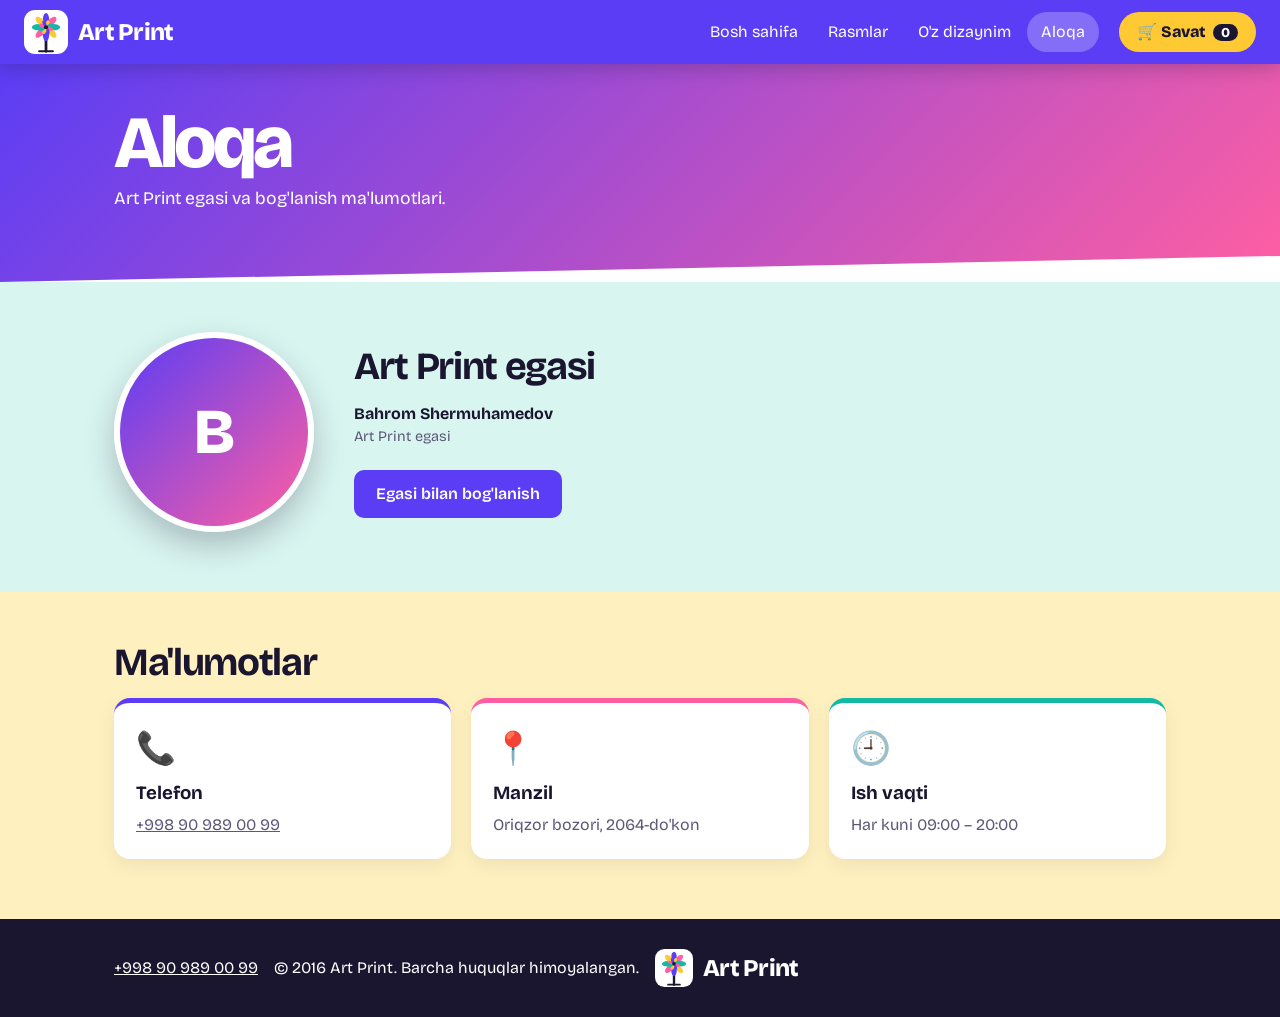
==== aloqa.html @ 0119f92b "task done" ====
<!DOCTYPE html>
<html lang="uz">
<head>
<meta charset="UTF-8">
<meta name="viewport" content="width=device-width, initial-scale=1">
<title>Art Print | Aloqa</title>
<link href="https://fonts.googleapis.com/css2?family=Bricolage+Grotesque:wght@400;600;800&display=swap" rel="stylesheet">
<link rel="stylesheet" href="style.css">
</head>
<body data-page="aloqa">
<main>
  <div class="phead ph-info"><div class="wrap"><h1>Aloqa</h1><p>Art Print egasi va bog'lanish ma'lumotlari.</p></div></div>
  <section class="band b-owner"><div class="wrap owner">
    <div class="ava" id="ava"></div>
    <div>
      <h2>Art Print egasi</h2>
      <p class="oq" id="oq"></p>
      <strong id="oname"></strong>
      <div class="meta" id="orole"></div>
      <a class="btn" id="ocall" href="#">Egasi bilan bog'lanish</a>
    </div>
  </div></section>
  <section class="band b-contact"><div class="wrap">
    <h2>Ma'lumotlar</h2>
    <div class="feats" id="cinfo"></div>
  </div></section>
</main>
<script src="script.js"></script>
</body>
</html>
---- style.css ----
:root{--ink:#1b1630;--violet:#5b3df5;--pink:#ff5fa2;--yellow:#ffc933;--teal:#14b8a6;--orange:#ff7a3d;--line:#e3dff2;--muted:#5d5878;--soft:#f4f1ff}
*{box-sizing:border-box}
html{scroll-padding-top:74px;scroll-behavior:smooth}
body{margin:0;background:#fff;color:var(--ink);font-family:"Bricolage Grotesque",system-ui,sans-serif;line-height:1.5}
button,select,input{font:inherit;color:inherit}
button{cursor:pointer}
a{color:inherit}
:focus-visible{outline:3px solid var(--violet);outline-offset:2px}
.wrap{max-width:1100px;margin:0 auto;padding:0 24px}
.vh{position:absolute;opacity:0;width:1px;height:1px}
.center{text-align:center}

header{position:sticky;top:0;z-index:5;background:var(--violet);color:#fff;display:flex;align-items:center;gap:20px;padding:10px 24px;flex-wrap:wrap;box-shadow:0 4px 18px rgba(27,22,48,.25)}
.brand{display:flex;align-items:center;gap:10px;margin-right:auto;text-decoration:none;color:#fff}
.brandname{font-weight:800;font-size:1.5rem;letter-spacing:-.03em}
.brand svg{display:block}
.spin{animation:spin 16s linear infinite}
.spin2{animation:spin 10s linear infinite reverse}
@keyframes spin{to{transform:rotate(360deg)}}
nav{display:flex;gap:2px;flex-wrap:wrap}
nav a{padding:8px 14px;border-radius:99px;color:#fff;text-decoration:none}
nav a:hover,nav a.on{background:rgba(255,255,255,.25)}
.cartbtn{background:var(--yellow);color:var(--ink);border-radius:99px;padding:8px 18px;font-weight:800;text-decoration:none}
.cartbtn.on{outline:3px solid #fff}
.badge{background:var(--ink);color:#fff;border-radius:99px;padding:0 8px;margin-left:4px;font-size:.85rem}

.hero{background:linear-gradient(135deg,var(--yellow),var(--orange) 55%,var(--pink));padding:64px 0 100px;clip-path:polygon(0 0,100% 0,100% 94%,0 100%)}
.hero-in{display:grid;grid-template-columns:1.1fr .9fr;gap:40px;align-items:center}
h1{font-size:clamp(3.4rem,10vw,7rem);line-height:.92;letter-spacing:-.055em;margin:0 0 16px;font-weight:800}
.welcome{display:inline-block;background:var(--violet);color:#fff;font-size:1.5rem;font-weight:800;padding:6px 18px;border-radius:10px;margin-bottom:18px;transform:rotate(-2deg)}
.hero p{max-width:46ch;font-size:1.1rem;margin:0 0 26px}
.stats{display:flex;gap:26px;margin-top:34px;flex-wrap:wrap}
.stats div{display:flex;flex-direction:column;border-left:4px solid var(--ink);padding-left:12px}
.stats strong{font-size:1.9rem;line-height:1}
.stats span{font-size:.9rem}
.wall3{position:relative;height:430px;max-width:440px;width:100%;justify-self:center}
.wall3::before{content:"";position:absolute;width:180px;height:180px;border-radius:50%;background:var(--violet);top:-30px;left:-30px}
.wall3::after{content:"";position:absolute;width:130px;height:130px;border-radius:50%;background:var(--teal);bottom:-10px;left:30%}
.wf{position:absolute;z-index:1}
.w1{width:55%;left:0;top:10%;transform:rotate(-4deg)}
.w2{width:42%;right:0;top:0;transform:rotate(3deg)}
.w3{width:36%;right:6%;bottom:0;transform:rotate(-2deg)}

.phead{padding:46px 0 70px;color:#fff;clip-path:polygon(0 0,100% 0,100% 88%,0 100%)}
.phead h1{font-size:clamp(2.6rem,7vw,4.6rem);margin:0 0 8px}
.phead p{margin:0;max-width:56ch;font-size:1.1rem}
.ph-pics{background:linear-gradient(135deg,var(--teal),var(--violet))}
.ph-viz{background:linear-gradient(135deg,var(--pink),var(--orange))}
.ph-info{background:linear-gradient(135deg,var(--violet),var(--pink))}
.ph-cart{background:linear-gradient(135deg,var(--yellow),var(--orange));color:var(--ink)}

.btn{display:inline-block;background:var(--violet);color:#fff;border:0;border-radius:10px;padding:12px 22px;font-weight:600;text-decoration:none;text-align:center;transition:transform .15s}
.btn:hover{filter:brightness(1.12);transform:translateY(-2px)}
.btn.alt{background:transparent;color:var(--ink);border:2px solid var(--ink);margin-left:8px}
.btn.soft{background:#e8e2ff;color:var(--violet)}
.btn.big{width:100%;padding:15px;font-size:1.05rem;margin-top:14px}
.btn:disabled{opacity:.4;cursor:not-allowed;transform:none}
.frame{position:relative;background:#fff;padding:10px;box-shadow:0 14px 30px rgba(27,22,48,.25);aspect-ratio:2/3;border:1px solid var(--line)}
.frame svg,.frame img{width:100%;height:100%;display:block;object-fit:cover}
.szb{position:absolute;left:14px;bottom:14px;background:var(--ink);color:#fff;font-size:.75rem;font-weight:800;padding:3px 9px;border-radius:99px}
.fr{aspect-ratio:2/3;box-shadow:0 16px 34px rgba(27,22,48,.3),inset 0 0 0 1px rgba(0,0,0,.12);width:100%}
.mat{width:100%;height:100%;display:grid;place-items:center;box-shadow:inset 0 0 7px rgba(0,0,0,.3);text-align:center;color:var(--muted);font-size:.9rem}
.mat>svg,.mat>img{width:100%;height:100%;display:block;object-fit:cover}

.band{padding:50px 0 60px}
.b-shop{background:#e2f8f4}
.b-why{background:#fff}
.b-go{background:#e5defc}
.b-viz{background:#ffdcea}
.b-owner{background:#d9f5f0}
.b-contact{background:#fff1bf}
.b-cart{background:#f4f1ff}
h2{font-size:2.4rem;letter-spacing:-.035em;margin:0 0 16px;line-height:1.05}
select,input[type=text],input[type=tel]{background:#fff;border:2px solid var(--line);border-radius:8px;padding:9px 11px;width:100%}
input[type=color]{width:46px;height:38px;border:2px solid var(--ink);border-radius:10px;padding:2px;background:#fff}
.grid{display:grid;grid-template-columns:repeat(auto-fill,minmax(210px,1fr));gap:24px}
.more{margin-top:28px;background:var(--pink);color:var(--ink);font-weight:800}
.card{background:var(--tint,#fff);padding:14px;border-radius:16px;transition:transform .2s,box-shadow .2s}
.card:hover{transform:translateY(-4px);box-shadow:0 12px 26px rgba(27,22,48,.15)}
.card:nth-child(4n+1){--tint:#ffe3ec}
.card:nth-child(4n+2){--tint:#fff1c2}
.card:nth-child(4n+3){--tint:#d9f5f0}
.card:nth-child(4n+4){--tint:#e5defc}
.pic{display:block;width:100%;padding:0;border:0;background:none;margin-bottom:12px}
.card h3{margin:0;font-size:1.1rem}
.meta{color:var(--muted);font-size:.9rem;margin-bottom:8px}
.card>.btn{width:100%;margin-top:6px}
.card .btn.alt{margin-left:0}
.row2{display:flex;gap:6px;margin-top:6px}
.row2 .btn{flex:1;margin:0;padding:10px 6px;font-size:.9rem}
.szs{display:flex;gap:6px;flex-wrap:wrap;margin:8px 0}
.szc{border:2px solid var(--ink);background:transparent;border-radius:8px;padding:4px 8px;font-size:.78rem;font-weight:600}
.szc[aria-pressed="true"]{background:var(--ink);color:#fff}
.price{display:block;font-weight:800;font-size:1.2rem;margin-bottom:4px;white-space:nowrap}
.row{display:flex;gap:8px;align-items:center}
.cbtns{display:flex;gap:10px;justify-content:center;flex-wrap:wrap;margin-top:12px}
.cbtns .btn{margin:0}
.cnt{text-align:center;color:var(--muted);margin-top:16px}
.chips{display:flex;gap:8px;flex-wrap:wrap;margin-bottom:20px}
.chip{border:2px solid var(--ink);background:transparent;border-radius:99px;padding:6px 16px}
.chip[aria-pressed="true"]{background:var(--ink);color:#fff}

.feats{display:grid;grid-template-columns:repeat(auto-fit,minmax(220px,1fr));gap:20px}
.feat{background:#fff;border-radius:16px;padding:22px;box-shadow:0 6px 18px rgba(27,22,48,.08);border-top:5px solid var(--violet)}
.feat:nth-child(2){border-color:var(--pink)}
.feat:nth-child(3){border-color:var(--teal)}
.feat:nth-child(4){border-color:var(--yellow)}
.feat:nth-child(5){border-color:var(--orange)}
.feat h3{margin:6px 0}
.feat p{margin:0;color:var(--muted)}
.feat.go{display:block;text-decoration:none;transition:transform .2s}
.feat.go:hover{transform:translateY(-4px)}
.ico{font-size:2rem}

.viz{display:grid;grid-template-columns:minmax(300px,560px) 1fr;gap:36px;align-items:start}
.stick{position:sticky;top:88px}
.vr{position:relative;width:100%;border-radius:18px;overflow:hidden;box-shadow:0 16px 36px rgba(27,22,48,.28);background:#ddd}
.vwall{position:absolute;inset:0 0 10% 0;transition:background-color .25s}
.pnl{position:absolute;left:0;right:0;bottom:0;height:34%;background:rgba(0,0,0,.1);border-top:3px solid rgba(255,255,255,.6)}
.vfl{position:absolute;left:0;right:0;bottom:0;height:10%;border-top:3px solid rgba(255,255,255,.55)}
.vp{position:absolute;left:50%;bottom:42%;transform:translateX(-50%);transition:width .3s}
.vp .mat{font-size:.5rem;overflow:hidden}
.vr svg.sofa,.vr svg.plant{position:absolute;height:auto;display:block}
.vr svg.sofa{transform:translateX(-50%)}
.vcap{display:flex;justify-content:space-between;gap:8px;margin-top:12px;font-size:.95rem;color:var(--muted);flex-wrap:wrap}
.vcap b{color:var(--ink)}
.steps{display:grid;gap:16px}
.step{background:#fff;border-radius:16px;padding:20px;box-shadow:0 6px 18px rgba(27,22,48,.08)}
.step h3{margin:0 0 10px;display:flex;align-items:center;gap:10px}
.step h3 b{display:grid;place-items:center;width:28px;height:28px;border-radius:50%;background:var(--violet);color:#fff;font-size:.9rem}
.step label,.mbox label.f,.blk label.f{display:block;font-weight:600;margin:12px 0 6px}
.step .chips{margin-bottom:6px}
.drop{display:flex!important;flex-direction:column;align-items:center;gap:4px;text-align:center;border:2px dashed var(--violet);border-radius:12px;padding:20px;background:var(--soft);cursor:pointer;margin:12px 0 0!important;font-weight:400!important}
.drop:hover,.drop.over,.drop:focus-within{background:#e8e2ff}
.net{margin:10px 0 0}
.swatches{display:flex;gap:12px;flex-wrap:wrap;align-items:center}
.sw{width:38px;height:38px;border-radius:50%;border:2px solid var(--ink);padding:0}
.sw[aria-pressed="true"]{outline:3px solid var(--violet);outline-offset:3px}
.fname{width:100%;font-size:.9rem;color:var(--muted)}
.buy{background:var(--ink);color:#fff;border-radius:16px;padding:20px;display:flex;align-items:center;justify-content:space-between;gap:16px;flex-wrap:wrap}
.total{font-size:1.6rem;font-weight:800}
.buy .btn{background:var(--yellow);color:var(--ink);font-weight:800}

.owner{display:grid;grid-template-columns:200px 1fr;gap:40px;align-items:center}
.ava{width:200px;height:200px;border-radius:50%;overflow:hidden;display:grid;place-items:center;background:linear-gradient(135deg,var(--violet),var(--pink));color:#fff;font-size:4rem;font-weight:800;box-shadow:0 14px 30px rgba(27,22,48,.25);border:6px solid #fff}
.ava img{width:100%;height:100%;object-fit:cover}
.oq{font-size:1.4rem;max-width:44ch;margin:0 0 14px;letter-spacing:-.01em}
.owner .btn{margin-top:14px}

footer{background:var(--ink);color:#fff;padding:30px 0}
.foot{display:flex;justify-content:space-between;align-items:center;gap:16px;flex-wrap:wrap}

.overlay{position:fixed;inset:0;background:rgba(27,22,48,.6);opacity:0;pointer-events:none;transition:opacity .2s;z-index:8}
.overlay.on{opacity:1;pointer-events:auto}
.modal{position:fixed;inset:0;display:none;place-items:center;z-index:10;padding:16px}
.modal.on{display:grid}
.mbox{background:#fff;border-radius:16px;padding:28px;max-width:460px;width:100%;position:relative;max-height:92vh;overflow:auto}
.mbox.wide{max-width:900px}
.mbox h2{font-size:1.8rem}
.mx{position:absolute;top:10px;right:14px;background:none;border:0;font-size:1.8rem;line-height:1}
.err{color:#c62828;font-size:.9rem;min-height:1.3em;margin:6px 0}
.ok{color:#1b7f55;font-size:.9rem;min-height:1.3em;margin:6px 0}
.rm2,.rmb{background:none;border:0;color:var(--muted);text-decoration:underline;font-size:.88rem;padding:0}
.rmb:hover{color:#c62828}
.detail{display:grid;grid-template-columns:minmax(240px,380px) 1fr;gap:30px;align-items:start}
.dtotal{font-size:2rem;font-weight:800;margin:16px 0}
.netgrid{display:grid;grid-template-columns:repeat(3,1fr);gap:10px;margin:14px 0}
.netpic{padding:0;border:3px solid transparent;border-radius:8px;overflow:hidden;background:var(--line);aspect-ratio:2/3}
.netpic:hover{border-color:var(--violet)}
.netpic img{width:100%;height:100%;object-fit:cover;display:block}

.cartv{display:grid;grid-template-columns:1fr 340px;gap:24px;align-items:start}
.ctools{display:flex;justify-content:space-between;align-items:center;background:#fff;border-radius:12px;padding:12px 16px;margin-bottom:12px}
.chkl{display:flex;align-items:center;gap:10px;font-weight:600;margin:0}
input[type=checkbox]{width:20px;height:20px;accent-color:var(--violet);flex:none}
.citem{display:grid;grid-template-columns:auto 72px 1fr auto;gap:14px;align-items:center;background:#fff;border:2px solid var(--line);border-radius:14px;padding:14px 16px;margin-bottom:10px}
.citem .th{width:72px;height:108px;overflow:hidden;border-radius:6px;background:var(--line)}
.citem .th svg,.citem .th img{width:100%;height:100%;object-fit:cover;display:block}
.ci .meta{margin:2px 0 8px}
.cr{display:flex;flex-direction:column;align-items:flex-end;gap:12px}
.step2{display:flex;align-items:center;background:#e8e2ff;border-radius:99px}
.step2 button{width:34px;height:34px;border:0;background:none;font-size:1.2rem;color:var(--violet)}
.step2 span{min-width:24px;text-align:center;font-weight:600}
.sumbox{background:#fff;border-radius:16px;padding:20px;position:sticky;top:84px;box-shadow:0 6px 18px rgba(27,22,48,.08)}
.sumbox h3{margin:0 0 12px;font-size:1.2rem}
.sr{display:flex;justify-content:space-between;gap:10px;padding:5px 0;color:var(--muted)}
.sr.disc{color:#1b7f55}
.sr.tot{color:var(--ink);font-weight:800;font-size:1.25rem;border-top:2px solid var(--line);margin-top:8px;padding-top:12px}
.promo{display:flex;gap:8px;margin:10px 0 0}
.note{font-size:.82rem;color:var(--muted);margin-top:10px}
.blk{background:#fff;border-radius:16px;padding:20px;margin-bottom:14px;box-shadow:0 6px 18px rgba(27,22,48,.08)}
.blk h3{margin:0 0 4px;font-size:1.15rem}
.opts{display:grid;grid-template-columns:repeat(auto-fit,minmax(190px,1fr));gap:10px;margin-top:10px}
.opt{text-align:left;background:#fff;border:2px solid var(--line);border-radius:12px;padding:12px 14px;display:flex;flex-direction:column;gap:2px}
.opt span{font-size:.85rem;color:var(--muted)}
.opt[aria-pressed="true"]{border-color:var(--violet);background:#e8e2ff}
.pb{display:inline-block;padding:2px 10px;border-radius:8px;font-weight:800;font-size:.95rem;margin-bottom:4px;width:fit-content}
.pb.click{background:#d9f0fb;color:#0a7fb0}
.pb.payme{background:#d3f4f0;color:#0a8f87}
.pb.uzum{background:#e8defc;color:#6a3fd1}
.pb.cash{background:#f3ecd6;color:#7a6320}
.back{margin-bottom:10px}

.toast{position:fixed;left:50%;bottom:24px;transform:translate(-50%,20px);background:var(--ink);color:#fff;padding:10px 20px;border-radius:99px;opacity:0;transition:.25s;z-index:20;pointer-events:none}
.toast.on{opacity:1;transform:translate(-50%,0)}

@media (max-width:820px){.hero-in,.viz,.detail,.owner,.cartv{grid-template-columns:1fr}.wall3{order:-1;height:340px}.stick,.sumbox{position:static}.ava{width:140px;height:140px;font-size:3rem}.citem{grid-template-columns:auto 60px 1fr}.cr{grid-column:1/-1;flex-direction:row;justify-content:space-between;align-items:center}.citem .th{width:60px;height:90px}}
@media (prefers-reduced-motion:reduce){*{transition:none!important;animation:none!important;scroll-behavior:auto!important}}
input[type=number]{background:#fff;border:2px solid var(--line);border-radius:8px;padding:9px 11px;width:100%}
.dims{display:grid;grid-template-columns:repeat(3,1fr);gap:10px}
.dims.two{grid-template-columns:repeat(2,1fr)}
.dims label{margin:0 0 4px!important;font-size:.85rem;color:var(--muted)}
.calc{background:#fff;border-radius:16px;padding:14px 18px;margin-top:12px;box-shadow:0 6px 18px rgba(27,22,48,.08)}
.warn{color:#b45309;font-size:.9rem;margin-top:6px}

/* ===== RESPONSIVE (telefon, planshet, kompyuter) ===== */
img,svg{max-width:100%}
.burger{display:none;background:rgba(255,255,255,.2);color:#fff;border:0;border-radius:10px;width:44px;height:44px;font-size:1.4rem;line-height:1}
.brand{order:1}
nav{order:2}
.cartbtn{order:3}

@media (max-width:980px){
  .viz{grid-template-columns:1fr}
  .stick{position:static}
  .wrap{padding:0 20px}
}
@media (max-width:820px){
  header{padding:8px 16px;gap:10px}
  .cartbtn{order:2}
  .burger{display:block;order:3}
  nav{order:4;width:100%;display:none;flex-direction:column;gap:4px;padding:6px 0 4px}
  nav.open{display:flex}
  nav a{padding:12px 14px;font-size:1.05rem}
  .hero{padding:36px 0 70px}
  .phead{padding:30px 0 52px}
  .band{padding:36px 0 44px}
  h2{font-size:1.9rem}
  .hero p,.phead p{font-size:1rem}
  .owner{text-align:center;justify-items:center}
  .foot{flex-direction:column;text-align:center}
  input,select{font-size:16px}
  .btn,.chip{min-height:44px}
  .step2 button{width:40px;height:40px}
  .mbox{padding:20px;max-height:94vh;max-height:94dvh}
  .modal{padding:8px}
  .ctools{flex-wrap:wrap;gap:8px}
  .buy .btn,.cbtns .btn{width:100%}
}
@media (max-width:480px){
  .wrap{padding:0 14px}
  header{gap:8px}
  .brand{gap:8px}
  .brand svg{width:36px;height:36px}
  .brandname{font-size:1.15rem}
  .cartbtn{padding:8px 12px;font-size:.9rem}
  .stats{gap:16px}
  .stats strong{font-size:1.5rem}
  .wall3{height:280px}
  .hero .btn,.hero .btn.alt{display:block;margin:0 0 10px}
  .grid{grid-template-columns:repeat(2,1fr);gap:12px}
  .card{padding:10px;border-radius:12px}
  .frame{padding:6px}
  .szb{left:10px;bottom:10px;font-size:.65rem}
  .card h3{font-size:.95rem}
  .szc{font-size:.68rem;padding:4px 5px}
  .price{font-size:1.05rem}
  .row2{flex-direction:column}
  .card>.btn,.row2 .btn{padding:10px 6px;font-size:.88rem}
  .feats{grid-template-columns:1fr}
  .dims{gap:8px}
  .netgrid{gap:6px}
  .citem{padding:10px;gap:10px}
  .sw{width:40px;height:40px}
  .total{font-size:1.35rem}
  .vcap{font-size:.85rem}
  .ava{width:120px;height:120px}
}
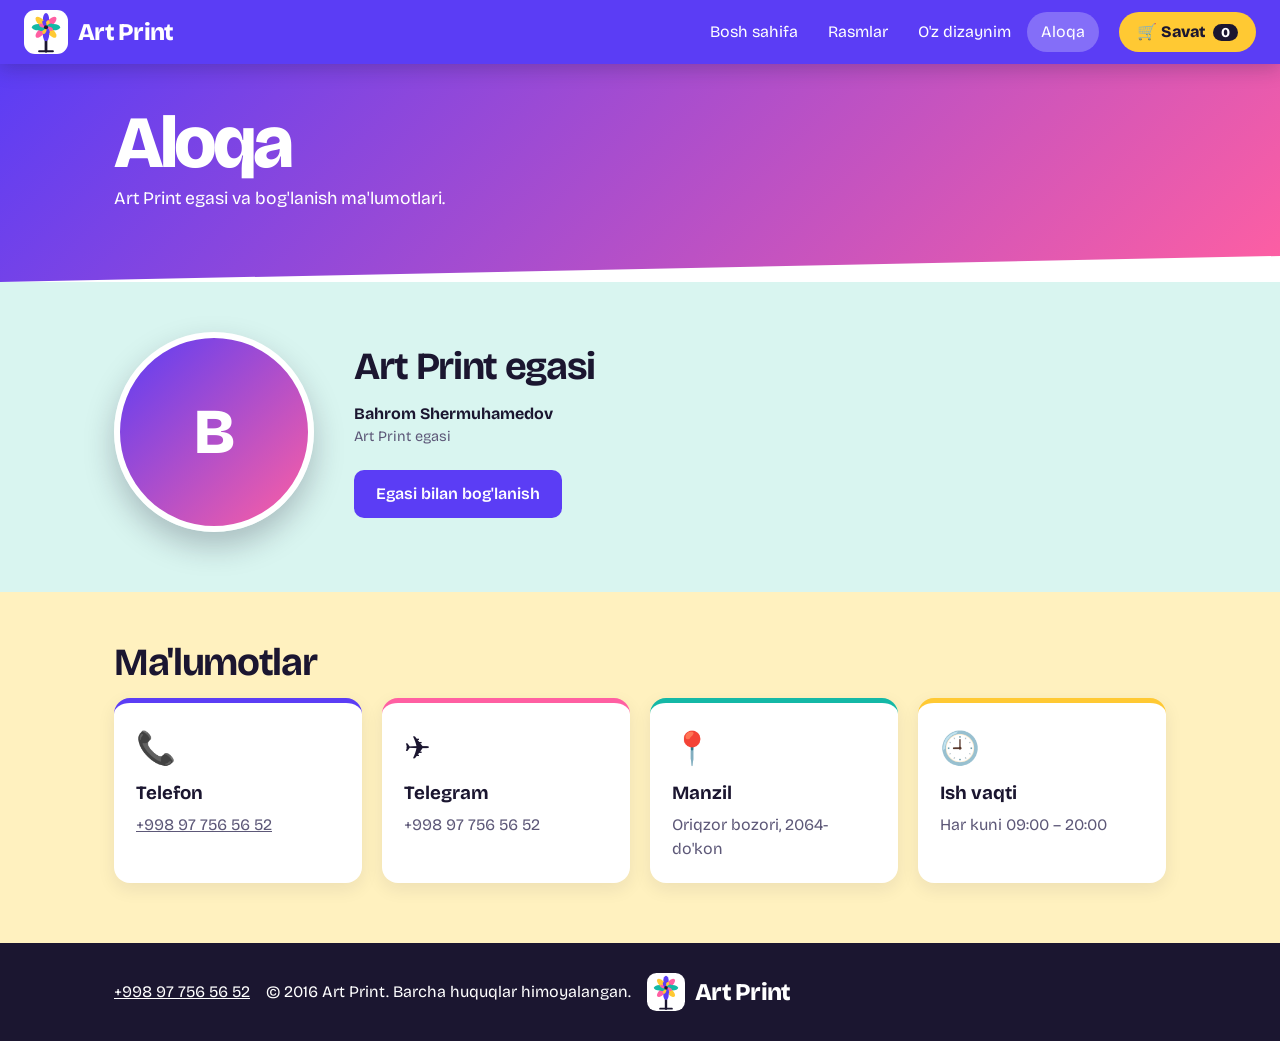
==== commit 6056a5aa: "task is done" ====
--- a/aloqa.html
+++ b/aloqa.html
@@ -2,10 +2,360 @@
 <html lang="uz">
 <head>
 <meta charset="UTF-8">
-<meta name="viewport" content="width=device-width, initial-scale=1">
+<meta name="viewport" content="width=device-width, initial-scale=1, viewport-fit=cover">
 <title>Art Print | Aloqa</title>
 <link href="https://fonts.googleapis.com/css2?family=Bricolage+Grotesque:wght@400;600;800&display=swap" rel="stylesheet">
-<link rel="stylesheet" href="style.css">
+<style>
+:root{--ink:#1b1630;--violet:#5b3df5;--pink:#ff5fa2;--yellow:#ffc933;--teal:#14b8a6;--orange:#ff7a3d;--line:#e3dff2;--muted:#5d5878;--soft:#f4f1ff}
+*{box-sizing:border-box}
+html{scroll-padding-top:74px;scroll-behavior:smooth}
+body{margin:0;background:#fff;color:var(--ink);font-family:"Bricolage Grotesque",system-ui,sans-serif;line-height:1.5}
+button,select,input{font:inherit;color:inherit}
+button{cursor:pointer}
+a{color:inherit}
+:focus-visible{outline:3px solid var(--violet);outline-offset:2px}
+.wrap{max-width:1100px;margin:0 auto;padding:0 24px}
+.vh{position:absolute;opacity:0;width:1px;height:1px}
+.center{text-align:center}
+
+header{position:sticky;top:0;z-index:5;background:var(--violet);color:#fff;display:flex;align-items:center;gap:20px;padding:10px 24px;flex-wrap:wrap;box-shadow:0 4px 18px rgba(27,22,48,.25)}
+.brand{display:flex;align-items:center;gap:10px;margin-right:auto;text-decoration:none;color:#fff}
+.brandname{font-weight:800;font-size:1.5rem;letter-spacing:-.03em}
+.brand svg{display:block}
+.spin{animation:spin 16s linear infinite}
+.spin2{animation:spin 10s linear infinite reverse}
+@keyframes spin{to{transform:rotate(360deg)}}
+nav{display:flex;gap:2px;flex-wrap:wrap}
+nav a{padding:8px 14px;border-radius:99px;color:#fff;text-decoration:none}
+nav a:hover,nav a.on{background:rgba(255,255,255,.25)}
+.cartbtn{background:var(--yellow);color:var(--ink);border-radius:99px;padding:8px 18px;font-weight:800;text-decoration:none}
+.cartbtn.on{outline:3px solid #fff}
+.badge{background:var(--ink);color:#fff;border-radius:99px;padding:0 8px;margin-left:4px;font-size:.85rem}
+
+.hero{background:linear-gradient(135deg,var(--yellow),var(--orange) 55%,var(--pink));padding:64px 0 100px;clip-path:polygon(0 0,100% 0,100% 94%,0 100%)}
+.hero-in{display:grid;grid-template-columns:1.1fr .9fr;gap:40px;align-items:center}
+h1{font-size:clamp(3.4rem,10vw,7rem);line-height:.92;letter-spacing:-.055em;margin:0 0 16px;font-weight:800}
+.welcome{display:inline-block;background:var(--violet);color:#fff;font-size:1.5rem;font-weight:800;padding:6px 18px;border-radius:10px;margin-bottom:18px;transform:rotate(-2deg)}
+.hero p{max-width:46ch;font-size:1.1rem;margin:0 0 26px}
+.stats{display:flex;gap:26px;margin-top:34px;flex-wrap:wrap}
+.stats div{display:flex;flex-direction:column;border-left:4px solid var(--ink);padding-left:12px}
+.stats strong{font-size:1.9rem;line-height:1}
+.stats span{font-size:.9rem}
+.wall3{position:relative;height:430px;max-width:440px;width:100%;justify-self:center}
+.wall3::before{content:"";position:absolute;width:180px;height:180px;border-radius:50%;background:var(--violet);top:-30px;left:-30px}
+.wall3::after{content:"";position:absolute;width:130px;height:130px;border-radius:50%;background:var(--teal);bottom:-10px;left:30%}
+.wf{position:absolute;z-index:1}
+.w1{width:55%;left:0;top:10%;transform:rotate(-4deg)}
+.w2{width:42%;right:0;top:0;transform:rotate(3deg)}
+.w3{width:36%;right:6%;bottom:0;transform:rotate(-2deg)}
+
+.phead{padding:46px 0 70px;color:#fff;clip-path:polygon(0 0,100% 0,100% 88%,0 100%)}
+.phead h1{font-size:clamp(2.6rem,7vw,4.6rem);margin:0 0 8px}
+.phead p{margin:0;max-width:56ch;font-size:1.1rem}
+.ph-pics{background:linear-gradient(135deg,var(--teal),var(--violet))}
+.ph-viz{background:linear-gradient(135deg,var(--pink),var(--orange))}
+.ph-info{background:linear-gradient(135deg,var(--violet),var(--pink))}
+.ph-cart{background:linear-gradient(135deg,var(--yellow),var(--orange));color:var(--ink)}
+
+.btn{display:inline-block;background:var(--violet);color:#fff;border:0;border-radius:10px;padding:12px 22px;font-weight:600;text-decoration:none;text-align:center;transition:transform .15s}
+.btn:hover{filter:brightness(1.12);transform:translateY(-2px)}
+.btn.alt{background:transparent;color:var(--ink);border:2px solid var(--ink);margin-left:8px}
+.btn.soft{background:#e8e2ff;color:var(--violet)}
+.btn.big{width:100%;padding:15px;font-size:1.05rem;margin-top:14px}
+.btn:disabled{opacity:.4;cursor:not-allowed;transform:none}
+.frame{position:relative;background:#fff;padding:10px;box-shadow:0 14px 30px rgba(27,22,48,.25);aspect-ratio:2/3;border:1px solid var(--line)}
+.frame svg,.frame img{width:100%;height:100%;display:block;object-fit:cover}
+.szb{position:absolute;left:14px;bottom:14px;background:var(--ink);color:#fff;font-size:.75rem;font-weight:800;padding:3px 9px;border-radius:99px}
+.fr{aspect-ratio:2/3;box-shadow:0 16px 34px rgba(27,22,48,.3),inset 0 0 0 1px rgba(0,0,0,.12);width:100%}
+.mat{width:100%;height:100%;display:grid;place-items:center;box-shadow:inset 0 0 7px rgba(0,0,0,.3);text-align:center;color:var(--muted);font-size:.9rem}
+.mat>svg,.mat>img{width:100%;height:100%;display:block;object-fit:cover}
+
+.band{padding:50px 0 60px}
+.b-shop{background:#e2f8f4}
+.b-why{background:#fff}
+.b-go{background:#e5defc}
+.b-viz{background:#ffdcea}
+.b-owner{background:#d9f5f0}
+.b-contact{background:#fff1bf}
+.b-cart{background:#f4f1ff}
+h2{font-size:2.4rem;letter-spacing:-.035em;margin:0 0 16px;line-height:1.05}
+select,input[type=text],input[type=tel]{background:#fff;border:2px solid var(--line);border-radius:8px;padding:9px 11px;width:100%}
+input[type=color]{width:46px;height:38px;border:2px solid var(--ink);border-radius:10px;padding:2px;background:#fff}
+.grid{display:grid;grid-template-columns:repeat(auto-fill,minmax(210px,1fr));gap:24px}
+.more{margin-top:28px;background:var(--pink);color:var(--ink);font-weight:800}
+.card{background:var(--tint,#fff);padding:14px;border-radius:16px;transition:transform .2s,box-shadow .2s}
+.card:hover{transform:translateY(-4px);box-shadow:0 12px 26px rgba(27,22,48,.15)}
+.card:nth-child(4n+1){--tint:#ffe3ec}
+.card:nth-child(4n+2){--tint:#fff1c2}
+.card:nth-child(4n+3){--tint:#d9f5f0}
+.card:nth-child(4n+4){--tint:#e5defc}
+.pic{display:block;width:100%;padding:0;border:0;background:none;margin-bottom:12px}
+.card h3{margin:0;font-size:1.1rem}
+.meta{color:var(--muted);font-size:.9rem;margin-bottom:8px}
+.card>.btn{width:100%;margin-top:6px}
+.card .btn.alt{margin-left:0}
+.row2{display:flex;gap:6px;margin-top:6px}
+.row2 .btn{flex:1;margin:0;padding:10px 6px;font-size:.9rem}
+.szs{display:flex;gap:6px;flex-wrap:wrap;margin:8px 0}
+.szc{border:2px solid var(--ink);background:transparent;border-radius:8px;padding:4px 8px;font-size:.78rem;font-weight:600}
+.szc[aria-pressed="true"]{background:var(--ink);color:#fff}
+.price{display:block;font-weight:800;font-size:1.2rem;margin-bottom:4px;white-space:nowrap}
+.row{display:flex;gap:8px;align-items:center}
+.cbtns{display:flex;gap:10px;justify-content:center;flex-wrap:wrap;margin-top:12px}
+.cbtns .btn{margin:0}
+.cnt{text-align:center;color:var(--muted);margin-top:16px}
+.chips{display:flex;gap:8px;flex-wrap:wrap;margin-bottom:20px}
+.chip{border:2px solid var(--ink);background:transparent;border-radius:99px;padding:6px 16px}
+.chip[aria-pressed="true"]{background:var(--ink);color:#fff}
+
+.feats{display:grid;grid-template-columns:repeat(auto-fit,minmax(220px,1fr));gap:20px}
+.feat{background:#fff;border-radius:16px;padding:22px;box-shadow:0 6px 18px rgba(27,22,48,.08);border-top:5px solid var(--violet)}
+.feat:nth-child(2){border-color:var(--pink)}
+.feat:nth-child(3){border-color:var(--teal)}
+.feat:nth-child(4){border-color:var(--yellow)}
+.feat:nth-child(5){border-color:var(--orange)}
+.feat h3{margin:6px 0}
+.feat p{margin:0;color:var(--muted)}
+.feat.go{display:block;text-decoration:none;transition:transform .2s}
+.feat.go:hover{transform:translateY(-4px)}
+.ico{font-size:2rem}
+
+.viz{display:grid;grid-template-columns:minmax(300px,560px) 1fr;gap:36px;align-items:start}
+.stick{position:sticky;top:88px}
+.vr{position:relative;width:100%;border-radius:18px;overflow:hidden;box-shadow:0 16px 36px rgba(27,22,48,.28);background:#ddd}
+.vwall{position:absolute;inset:0 0 10% 0;transition:background-color .25s}
+.pnl{position:absolute;left:0;right:0;bottom:0;height:34%;background:rgba(0,0,0,.1);border-top:3px solid rgba(255,255,255,.6)}
+.vfl{position:absolute;left:0;right:0;bottom:0;height:10%;border-top:3px solid rgba(255,255,255,.55)}
+.vp{position:absolute;left:50%;bottom:42%;transform:translateX(-50%);transition:width .3s}
+.vp .mat{font-size:.5rem;overflow:hidden}
+.vr svg.sofa,.vr svg.plant{position:absolute;height:auto;display:block}
+.vr svg.sofa{transform:translateX(-50%)}
+.vcap{display:flex;justify-content:space-between;gap:8px;margin-top:12px;font-size:.95rem;color:var(--muted);flex-wrap:wrap}
+.vcap b{color:var(--ink)}
+.steps{display:grid;gap:16px}
+.step{background:#fff;border-radius:16px;padding:20px;box-shadow:0 6px 18px rgba(27,22,48,.08)}
+.step h3{margin:0 0 10px;display:flex;align-items:center;gap:10px}
+.step h3 b{display:grid;place-items:center;width:28px;height:28px;border-radius:50%;background:var(--violet);color:#fff;font-size:.9rem}
+.step label,.mbox label.f,.blk label.f{display:block;font-weight:600;margin:12px 0 6px}
+.step .chips{margin-bottom:6px}
+.drop{display:flex!important;flex-direction:column;align-items:center;gap:4px;text-align:center;border:2px dashed var(--violet);border-radius:12px;padding:20px;background:var(--soft);cursor:pointer;margin:12px 0 0!important;font-weight:400!important}
+.drop:hover,.drop.over,.drop:focus-within{background:#e8e2ff}
+.net{margin:10px 0 0}
+.swatches{display:flex;gap:12px;flex-wrap:wrap;align-items:center}
+.sw{width:38px;height:38px;border-radius:50%;border:2px solid var(--ink);padding:0}
+.sw[aria-pressed="true"]{outline:3px solid var(--violet);outline-offset:3px}
+.fname{width:100%;font-size:.9rem;color:var(--muted)}
+.buy{background:var(--ink);color:#fff;border-radius:16px;padding:20px;display:flex;align-items:center;justify-content:space-between;gap:16px;flex-wrap:wrap}
+.total{font-size:1.6rem;font-weight:800}
+.buy .btn{background:var(--yellow);color:var(--ink);font-weight:800}
+
+.owner{display:grid;grid-template-columns:200px 1fr;gap:40px;align-items:center}
+.ava{width:200px;height:200px;border-radius:50%;overflow:hidden;display:grid;place-items:center;background:linear-gradient(135deg,var(--violet),var(--pink));color:#fff;font-size:4rem;font-weight:800;box-shadow:0 14px 30px rgba(27,22,48,.25);border:6px solid #fff}
+.ava img{width:100%;height:100%;object-fit:cover}
+.oq{font-size:1.4rem;max-width:44ch;margin:0 0 14px;letter-spacing:-.01em}
+.owner .btn{margin-top:14px}
+
+footer{background:var(--ink);color:#fff;padding:30px 0}
+.foot{display:flex;justify-content:space-between;align-items:center;gap:16px;flex-wrap:wrap}
+
+.overlay{position:fixed;inset:0;background:rgba(27,22,48,.6);opacity:0;pointer-events:none;transition:opacity .2s;z-index:8}
+.overlay.on{opacity:1;pointer-events:auto}
+.modal{position:fixed;inset:0;display:none;place-items:center;z-index:10;padding:16px}
+.modal.on{display:grid}
+.mbox{background:#fff;border-radius:16px;padding:28px;max-width:460px;width:100%;position:relative;max-height:92vh;overflow:auto}
+.mbox.wide{max-width:900px}
+.mbox h2{font-size:1.8rem}
+.mx{position:absolute;top:10px;right:14px;background:none;border:0;font-size:1.8rem;line-height:1}
+.err{color:#c62828;font-size:.9rem;min-height:1.3em;margin:6px 0}
+.ok{color:#1b7f55;font-size:.9rem;min-height:1.3em;margin:6px 0}
+.rm2,.rmb{background:none;border:0;color:var(--muted);text-decoration:underline;font-size:.88rem;padding:0}
+.rmb:hover{color:#c62828}
+.detail{display:grid;grid-template-columns:minmax(240px,380px) 1fr;gap:30px;align-items:start}
+.dtotal{font-size:2rem;font-weight:800;margin:16px 0}
+.netgrid{display:grid;grid-template-columns:repeat(3,1fr);gap:10px;margin:14px 0}
+.netpic{padding:0;border:3px solid transparent;border-radius:8px;overflow:hidden;background:var(--line);aspect-ratio:2/3}
+.netpic:hover{border-color:var(--violet)}
+.netpic img{width:100%;height:100%;object-fit:cover;display:block}
+
+.cartv{display:grid;grid-template-columns:1fr 340px;gap:24px;align-items:start}
+.ctools{display:flex;justify-content:space-between;align-items:center;background:#fff;border-radius:12px;padding:12px 16px;margin-bottom:12px}
+.chkl{display:flex;align-items:center;gap:10px;font-weight:600;margin:0}
+input[type=checkbox]{width:20px;height:20px;accent-color:var(--violet);flex:none}
+.citem{display:grid;grid-template-columns:auto 72px 1fr auto;gap:14px;align-items:center;background:#fff;border:2px solid var(--line);border-radius:14px;padding:14px 16px;margin-bottom:10px}
+.citem .th{width:72px;height:108px;overflow:hidden;border-radius:6px;background:var(--line)}
+.citem .th svg,.citem .th img{width:100%;height:100%;object-fit:cover;display:block}
+.ci .meta{margin:2px 0 8px}
+.cr{display:flex;flex-direction:column;align-items:flex-end;gap:12px}
+.step2{display:flex;align-items:center;background:#e8e2ff;border-radius:99px}
+.step2 button{width:34px;height:34px;border:0;background:none;font-size:1.2rem;color:var(--violet)}
+.step2 span{min-width:24px;text-align:center;font-weight:600}
+.sumbox{background:#fff;border-radius:16px;padding:20px;position:sticky;top:84px;box-shadow:0 6px 18px rgba(27,22,48,.08)}
+.sumbox h3{margin:0 0 12px;font-size:1.2rem}
+.sr{display:flex;justify-content:space-between;gap:10px;padding:5px 0;color:var(--muted)}
+.sr.disc{color:#1b7f55}
+.sr.tot{color:var(--ink);font-weight:800;font-size:1.25rem;border-top:2px solid var(--line);margin-top:8px;padding-top:12px}
+.promo{display:flex;gap:8px;margin:10px 0 0}
+.note{font-size:.82rem;color:var(--muted);margin-top:10px}
+.blk{background:#fff;border-radius:16px;padding:20px;margin-bottom:14px;box-shadow:0 6px 18px rgba(27,22,48,.08)}
+.blk h3{margin:0 0 4px;font-size:1.15rem}
+.opts{display:grid;grid-template-columns:repeat(auto-fit,minmax(190px,1fr));gap:10px;margin-top:10px}
+.opt{text-align:left;background:#fff;border:2px solid var(--line);border-radius:12px;padding:12px 14px;display:flex;flex-direction:column;gap:2px}
+.opt span{font-size:.85rem;color:var(--muted)}
+.opt[aria-pressed="true"]{border-color:var(--violet);background:#e8e2ff}
+.pb{display:inline-block;padding:2px 10px;border-radius:8px;font-weight:800;font-size:.95rem;margin-bottom:4px;width:fit-content}
+.pb.click{background:#d9f0fb;color:#0a7fb0}
+.pb.payme{background:#d3f4f0;color:#0a8f87}
+.pb.uzum{background:#e8defc;color:#6a3fd1}
+.pb.cash{background:#f3ecd6;color:#7a6320}
+.back{margin-bottom:10px}
+
+.toast{position:fixed;left:50%;bottom:24px;transform:translate(-50%,20px);background:var(--ink);color:#fff;padding:10px 20px;border-radius:99px;opacity:0;transition:.25s;z-index:20;pointer-events:none}
+.toast.on{opacity:1;transform:translate(-50%,0)}
+
+@media (max-width:820px){.hero-in,.viz,.detail,.owner,.cartv{grid-template-columns:1fr}.wall3{order:-1;height:340px}.stick,.sumbox{position:static}.ava{width:140px;height:140px;font-size:3rem}.citem{grid-template-columns:auto 60px 1fr}.cr{grid-column:1/-1;flex-direction:row;justify-content:space-between;align-items:center}.citem .th{width:60px;height:90px}}
+@media (prefers-reduced-motion:reduce){*{transition:none!important;animation:none!important;scroll-behavior:auto!important}}
+input[type=number]{background:#fff;border:2px solid var(--line);border-radius:8px;padding:9px 11px;width:100%}
+.dims{display:grid;grid-template-columns:repeat(3,1fr);gap:10px}
+.dims.two{grid-template-columns:repeat(2,1fr)}
+.dims label{margin:0 0 4px!important;font-size:.85rem;color:var(--muted)}
+.calc{background:#fff;border-radius:16px;padding:14px 18px;margin-top:12px;box-shadow:0 6px 18px rgba(27,22,48,.08)}
+.warn{color:#b45309;font-size:.9rem;margin-top:6px}
+
+/* ===== RESPONSIVE (telefon, planshet, kompyuter) ===== */
+img,svg{max-width:100%}
+.burger{display:none;background:rgba(255,255,255,.2);color:#fff;border:0;border-radius:10px;width:44px;height:44px;font-size:1.4rem;line-height:1}
+.brand{order:1}
+nav{order:2}
+.cartbtn{order:3}
+
+@media (max-width:980px){
+  .viz{grid-template-columns:1fr}
+  .stick{position:static}
+  .wrap{padding:0 20px}
+}
+@media (max-width:820px){
+  header{padding:8px 16px;gap:10px}
+  .cartbtn{order:2}
+  .burger{display:block;order:3}
+  nav{order:4;width:100%;display:none;flex-direction:column;gap:4px;padding:6px 0 4px}
+  nav.open{display:flex}
+  nav a{padding:12px 14px;font-size:1.05rem}
+  .hero{padding:36px 0 70px}
+  .phead{padding:30px 0 52px}
+  .band{padding:36px 0 44px}
+  h2{font-size:1.9rem}
+  .hero p,.phead p{font-size:1rem}
+  .owner{text-align:center;justify-items:center}
+  .foot{flex-direction:column;text-align:center}
+  input,select{font-size:16px}
+  .btn,.chip{min-height:44px}
+  .step2 button{width:40px;height:40px}
+  .mbox{padding:20px;max-height:94vh;max-height:94dvh}
+  .modal{padding:8px}
+  .ctools{flex-wrap:wrap;gap:8px}
+  .buy .btn,.cbtns .btn{width:100%}
+}
+@media (max-width:480px){
+  .wrap{padding:0 14px}
+  header{gap:8px}
+  .brand{gap:8px}
+  .brand svg{width:36px;height:36px}
+  .brandname{font-size:1.15rem}
+  .cartbtn{padding:8px 12px;font-size:.9rem}
+  .stats{gap:16px}
+  .stats strong{font-size:1.5rem}
+  .wall3{height:280px}
+  .hero .btn,.hero .btn.alt{display:block;margin:0 0 10px}
+  .grid{grid-template-columns:repeat(2,1fr);gap:12px}
+  .card{padding:10px;border-radius:12px}
+  .frame{padding:6px}
+  .szb{left:10px;bottom:10px;font-size:.65rem}
+  .card h3{font-size:.95rem}
+  .szc{font-size:.68rem;padding:4px 5px}
+  .price{font-size:1.05rem}
+  .row2{flex-direction:column}
+  .card>.btn,.row2 .btn{padding:10px 6px;font-size:.88rem}
+  .feats{grid-template-columns:1fr}
+  .dims{gap:8px}
+  .netgrid{gap:6px}
+  .citem{padding:10px;gap:10px}
+  .sw{width:40px;height:40px}
+  .total{font-size:1.35rem}
+  .vcap{font-size:.85rem}
+  .ava{width:120px;height:120px}
+}
+
+/* ===== RESPONSIVE v2: telefon, planshet, noutbuk, katta ekran, gorizontal telefon ===== */
+html{-webkit-text-size-adjust:100%;text-size-adjust:100%}
+body{overflow-x:hidden}
+body.modal-open{overflow:hidden}
+.viz>*,.cartv>*,.detail>*,.hero-in>*,.owner>*,.steps>*,.step,.card,.citem>*{min-width:0}
+header{padding-left:max(24px,env(safe-area-inset-left));padding-right:max(24px,env(safe-area-inset-right));padding-top:max(10px,env(safe-area-inset-top))}
+footer{padding-bottom:calc(30px + env(safe-area-inset-bottom))}
+.toast{max-width:calc(100vw - 32px);text-align:center;bottom:calc(24px + env(safe-area-inset-bottom))}
+.price{white-space:normal}
+.sr span:last-child{text-align:right}
+.hero .btn{margin:0 8px 10px 0}
+.hero .btn.alt{margin-left:0}
+
+/* Menyu (burger) planshetgacha: 900px va undan kichik */
+@media (max-width:900px){
+  header{gap:10px}
+  .cartbtn{order:2}
+  .burger{display:block;order:3}
+  nav{order:4;width:100%;display:none;flex-direction:column;gap:4px;padding:6px 0 4px}
+  nav.open{display:flex}
+  nav a{padding:12px 14px;font-size:1.05rem}
+}
+
+/* Planshet va kichik noutbuk */
+@media (max-width:980px){
+  .stick{max-width:620px;width:100%;margin:0 auto}
+}
+
+/* Sensorli qurilmalar: barmoq uchun qulay o'lchamlar, iOS zoom bo'lmasin */
+@media (pointer:coarse){
+  input,select,textarea{font-size:16px}
+  .btn,.chip{min-height:44px}
+  .szc{min-height:36px;display:inline-flex;align-items:center}
+  .sw{width:44px;height:44px}
+  .mx{width:44px;height:44px;top:6px;right:8px}
+  .step2 button{width:42px;height:42px}
+}
+@media (hover:none){
+  .card:hover,.feat.go:hover,.btn:hover{transform:none;box-shadow:none;filter:none}
+}
+
+/* Juda kichik telefonlar (320-360px) */
+@media (max-width:360px){
+  .brandname{font-size:1rem}
+  .cartbtn{padding:8px 10px;font-size:.85rem}
+  h2{font-size:1.6rem}
+  .grid{gap:10px}
+  .chip{padding:6px 12px}
+  .dims input{padding:9px 6px}
+  .citem{grid-template-columns:auto 52px 1fr}
+  .citem .th{width:52px;height:78px}
+  .promo{flex-wrap:wrap}
+  .netgrid{grid-template-columns:repeat(2,1fr)}
+}
+
+/* Gorizontal (landscape) telefon */
+@media (max-height:500px) and (orientation:landscape){
+  header{position:static}
+  .hero{padding:28px 0 60px}
+  .phead{padding:24px 0 44px}
+  .stick,.sumbox{position:static}
+  .modal{align-items:start}
+  .mbox{max-height:calc(100vh - 16px);max-height:calc(100dvh - 16px)}
+}
+
+/* Katta ekranlar: noutbuk, monitor, TV */
+@media (min-width:1400px){.wrap{max-width:1280px}}
+@media (min-width:1800px){html{font-size:112.5%}.wrap{max-width:1480px}}
+@media (min-width:2400px){html{font-size:137.5%}.wrap{max-width:1800px}}
+
+</style>
 </head>
 <body data-page="aloqa">
 <main>
@@ -25,6 +375,460 @@
     <div class="feats" id="cinfo"></div>
   </div></section>
 </main>
-<script src="script.js"></script>
+<script>
+/* ===== SOZLAMALAR: shu yerdan o'zgartiring ===== */
+const CONFIG={
+  phone:"+998 97 756 56 52",
+  telegram:"+998 97 756 56 52",   // buyurtmalar shu raqamdagi Telegram profilga boradi
+  email:"",
+  address:"Oriqzor bozori, 2064-do'kon",
+  hours:"Har kuni 09:00 – 20:00",
+  year:2016,
+  pricePerM3:200000,         // xona vizualizatsiyasi: 1 m³ narxi (so'm)
+  freeFrom:500000,          // shu summadan yuqori buyurtmada yetkazish bepul
+  deliveryFee:30000,
+  promos:{ART10:10,YANGI:15,SOVGA:20},   // promokod: chegirma foizi
+  owner:{
+    name:"Bahrom Shermuhamedov",
+    role:"Art Print egasi",
+    quote:"",
+    photo:""                // surat havolasi, masalan "owner.jpg". Bo'sh bo'lsa ism harfi chiqadi
+  },
+  /* To'lov: provayder bilan shartnoma tuzgach, raqamlarni yozing. Bo'sh bo'lsa DEMO rejim. */
+  pay:{payme:{merchant:""},click:{service:"",merchant:""},uzum:{url:""}}
+};
+/* Yangi ramka: ro'yxatga bitta qator qo'shing.
+   bg = rang/gradient, w = ramka qalinligi, m = ichki qog'oz rangi, mw = ichki qog'oz qalinligi, add = qo'shimcha narx (so'm) */
+const FRAMES=[
+ {id:"black", name:"Qora",      bg:"#141414", w:12, m:"#fff",    mw:10, add:60000},
+ {id:"brown", name:"Jigarrang", bg:"linear-gradient(135deg,#8a5a34,#4a2b14 50%,#8a5a34)", w:14, m:"#f3ead8", mw:8,  add:100000},
+ {id:"gold",  name:"Oltin",     bg:"linear-gradient(135deg,#f7e08a,#c9971c 45%,#f7e08a 70%,#a87a10)", w:14, m:"#fbf7ea", mw:12, add:130000}
+];
+const NOFRAME={id:"none",name:"Ramkasiz",bg:"#ffffff",w:0,m:"#fff",mw:0,add:0};   // katalogdan ramkasiz qo'shish uchun
+const WALLS=["#f6efe3","#e6e0f7","#f9d9e3","#d9efe9","#fdeab8","#d6e6f7","#3d3a5c","#cfe0c8"];
+const STYLES={plain:"Silliq",stripe:"Chiziqli",dots:"Nuqtali",panel:"Panelli",tile:"Plitkali"};
+const FLOORS={wood:["Parket","linear-gradient(#d2a874,#b98d5b)"],grey:["Kulrang","linear-gradient(#b9bcc4,#9a9ea8)"],white:["Oq","linear-gradient(#f1f1f1,#d9d9d9)"]};
+const WPAT={plain:["none","auto"],stripe:["repeating-linear-gradient(90deg,rgba(0,0,0,.09) 0 14px,transparent 14px 28px)","auto"],dots:["radial-gradient(rgba(0,0,0,.14) 2px,transparent 2.5px)","22px 22px"],panel:["none","auto"],tile:["linear-gradient(rgba(0,0,0,.1) 2px,transparent 2px),linear-gradient(90deg,rgba(0,0,0,.1) 2px,transparent 2px)","60px 30px"]};
+/* ================================================ */
+
+const $=s=>document.querySelector(s);
+const esc=s=>String(s).replace(/[&<>"']/g,c=>({"&":"&amp;","<":"&lt;",">":"&gt;",'"':"&quot;","'":"&#39;"}[c]));
+const money=n=>String(n).replace(/\B(?=(\d{3})+(?!\d))/g," ")+" so'm";
+const digits=s=>s.replace(/\D/g,"");
+
+/* ---- LOGO: abstrakt aylanuvchi gul (daraxt) ---- */
+const logo=s=>{
+  const A=["#5b3df5","#ff5fa2","#14b8a6","#ffc933"],B=["#ffc933","#14b8a6","#ff5fa2","#5b3df5"];
+  let L="",I="";
+  for(let i=0;i<8;i++){
+    L+=`<ellipse cx="32" cy="14" rx="4.6" ry="9.5" fill="${A[i%4]}" transform="rotate(${i*45} 32 25)"/>`;
+    I+=`<ellipse cx="32" cy="19" rx="2.6" ry="4.5" fill="${B[i%4]}" transform="rotate(${i*45+22} 32 25)"/>`;
+  }
+  return `<svg width="${s}" height="${s}" viewBox="0 0 64 64" aria-hidden="true"><rect width="64" height="64" rx="16" fill="#fff"/><path d="M32 60V34" stroke="#1b1630" stroke-width="4" stroke-linecap="round"/><path d="M22 60H42" stroke="#1b1630" stroke-width="3" stroke-linecap="round"/><g class="spin" style="transform-origin:32px 25px">${L}</g><g class="spin2" style="transform-origin:32px 25px">${I}</g><circle cx="32" cy="25" r="3" fill="#1b1630"/></svg>`;
+};
+
+/* ---- SHAKL: sarlavha, pastki qism, oyna va xabar hamma sahifada bir xil ---- */
+const PG=document.body.dataset.page;
+const NAV=[["index.html","Bosh sahifa","home"],["rasmlar.html","Rasmlar","rasmlar"],["dizayn.html","O'z dizaynim","dizayn"],["aloqa.html","Aloqa","aloqa"]];
+document.body.insertAdjacentHTML("afterbegin",`<header><a class="brand" href="index.html"><span data-logo="44"></span><span class="brandname">Art Print</span></a><nav aria-label="Menyu">${NAV.map(([h,t,k])=>`<a href="${h}"${k===PG?' class="on"':""}>${t}</a>`).join("")}</nav><button class="burger" id="burger" aria-label="Menyu" aria-expanded="false">☰</button><a class="cartbtn${PG==="savat"?" on":""}" href="savat.html">🛒 Savat <span class="badge" id="count">0</span></a></header>`);
+document.body.insertAdjacentHTML("beforeend",`<footer><div class="wrap foot"><div class="brand" style="color:#fff"><span data-logo="38"></span><span class="brandname">Art Print</span></div><div><a href="tel:${CONFIG.phone.replace(/\s/g,"")}">${CONFIG.phone}</a></div><div>© ${CONFIG.year} Art Print. Barcha huquqlar himoyalangan.</div></div></footer>
+<div class="overlay" id="overlay"></div><div class="modal" id="modal" role="dialog" aria-modal="true" aria-labelledby="mtitle"><div class="mbox" id="mbox"></div></div><div class="toast" id="toast" role="status"></div>`);
+document.querySelectorAll("[data-logo]").forEach(e=>e.innerHTML=logo(+e.dataset.logo));
+$("#burger").onclick=()=>{const o=$("header nav").classList.toggle("open"),bt=$("#burger");bt.setAttribute("aria-expanded",o);bt.textContent=o?"✕":"☰"};
+/* Menyu: havola bosilganda, tashqariga bosilganda yoki ekran kattalashganda yopiladi */
+(()=>{const nv=$("header nav"),bt=$("#burger");
+const closeNav=()=>{nv.classList.remove("open");bt.setAttribute("aria-expanded","false");bt.textContent="☰"};
+nv.addEventListener("click",e=>{if(e.target.closest("a"))closeNav()});
+document.addEventListener("click",e=>{if(!e.target.closest("header"))closeNav()});
+matchMedia("(min-width:901px)").addEventListener("change",e=>{if(e.matches)closeNav()});})();
+
+function openModal(html,wide){
+  $("#mbox").className="mbox"+(wide?" wide":"");
+  $("#mbox").innerHTML='<button class="mx" aria-label="Oynani yopish">&times;</button>'+html;
+  $("#modal").classList.add("on");$("#overlay").classList.add("on");document.body.classList.add("modal-open");
+}
+function closeModal(){$("#modal").classList.remove("on");$("#overlay").classList.remove("on");document.body.classList.remove("modal-open")}
+$("#modal").addEventListener("click",e=>{if(e.target.id==="modal"||e.target.closest(".mx"))closeModal()});
+$("#overlay").onclick=closeModal;
+document.addEventListener("keydown",e=>{if(e.key==="Escape")closeModal()});
+function toast(m){const t=$("#toast");t.textContent=m;t.classList.add("on");clearTimeout(toast.t);toast.t=setTimeout(()=>t.classList.remove("on"),1800)}
+
+/* ---- Rasmlar kodda chiziladi ---- */
+function rng(a){return()=>{a|=0;a=a+0x6D2B79F5|0;let t=Math.imul(a^a>>>15,1|a);t=t+Math.imul(t^t>>>7,61|t)^t;return((t^t>>>14)>>>0)/4294967296}}
+const PAL=[["#fde2c8","#f4845f","#2b2d42","#f9c74f","#43aa8b"],["#e0f2f1","#00897b","#263238","#ffb300","#ef5350"],["#fff3e0","#e64a19","#1a237e","#ffca28","#26a69a"],["#f3e5f5","#8e24aa","#311b92","#ffd54f","#ff7043"],["#e8f5e9","#2e7d32","#1b2a1f","#fbc02d","#8d6e63"],["#fce4ec","#d81b60","#4a148c","#ffb74d","#4db6ac"],["#e3f2fd","#1e88e5","#0d1b4c","#ffd166","#ef476f"],["#fffde7","#f57f17","#3e2723","#80cbc4","#c62828"],["#eceff1","#455a64","#111827","#ffb703","#fb8500"],["#fbe9e7","#bf360c","#004d40","#ffe082","#7986cb"]];
+const bg=c=>`<rect width="300" height="400" fill="${c}"/>`;
+const pk=(r,p)=>p[1+(r()*4|0)];
+const STY={
+circles:(r,p)=>{let s=bg(p[0]);for(let i=0,n=3+(r()*3|0);i<n;i++)s+=`<circle cx="${60+r()*180|0}" cy="${80+r()*240|0}" r="${30+r()*60|0}" fill="${pk(r,p)}" opacity=".88"/>`;return s},
+rings:(r,p)=>{let s=bg(p[2]);const cx=100+r()*100|0,cy=150+r()*100|0,c=[0,1,3,4,0,1];for(let i=0;i<6;i++)s+=`<circle cx="${cx}" cy="${cy}" r="${20+i*26}" fill="none" stroke="${p[c[i]]}" stroke-width="${8+r()*10|0}"/>`;return s},
+blobs:(r,p)=>{let s=bg(p[0]);for(let i=0;i<5;i++){const x=40+r()*220|0,y=60+r()*280|0;s+=`<ellipse cx="${x}" cy="${y}" rx="${40+r()*60|0}" ry="${25+r()*45|0}" fill="${pk(r,p)}" opacity=".78" transform="rotate(${r()*180|0} ${x} ${y})"/>`}return s},
+stripes:(r,p)=>{let s=bg(p[0]),x=0;while(x<300){const w=20+r()*60|0;s+=`<rect x="${x}" width="${w}" height="400" fill="${pk(r,p)}"/>`;x+=w}return s+`<circle cx="150" cy="${150+r()*100|0}" r="44" fill="${p[0]}"/>`},
+grid:(r,p)=>{let s="";for(let y=0;y<4;y++)for(let x=0;x<3;x++){s+=`<rect x="${x*100}" y="${y*100}" width="100" height="100" fill="${p[r()*5|0]}"/>`;if(r()>.5)s+=`<circle cx="${x*100+50}" cy="${y*100+50}" r="${20+r()*26|0}" fill="${p[r()*5|0]}"/>`}return s},
+tri:(r,p)=>{let s=bg(p[0]);for(let i=0;i<4;i++)s+=`<polygon points="${r()*300|0},${r()*400|0} ${r()*300|0},${r()*400|0} ${r()*300|0},${r()*400|0}" fill="${pk(r,p)}" opacity=".9"/>`;return s},
+arches:(r,p)=>bg(p[1])+`<g transform="translate(${r()*40-20|0} 0)"><path d="M40 400V220a110 110 0 0 1 220 0V400Z" fill="${p[3]}"/><path d="M85 400V235a65 65 0 0 1 130 0V400Z" fill="${p[0]}"/><path d="M125 400V245a25 25 0 0 1 50 0V400Z" fill="${p[2]}"/></g>`,
+sun:(r,p)=>{const y=230+r()*60|0;return bg(p[0])+`<path d="M60 ${y}a90 90 0 0 1 180 0Z" fill="${p[1]}"/><rect x="40" y="${y+8}" width="220" height="6" fill="${p[2]}"/><rect x="70" y="${y+28}" width="160" height="6" fill="${p[2]}"/><rect x="100" y="${y+48}" width="100" height="6" fill="${p[2]}"/>`},
+moon:(r,p)=>bg(p[2])+`<circle cx="${110+r()*80|0}" cy="${110+r()*60|0}" r="60" fill="${p[3]}"/><rect y="300" width="300" height="100" fill="${p[4]}"/><rect y="345" width="300" height="55" fill="${p[1]}"/>`,
+waves:(r,p)=>{let s=bg(p[0]);for(let i=0;i<4;i++){const y=170+i*55,a=20+r()*25|0;s+=`<path d="M0 ${y}Q75 ${y-a} 150 ${y}T300 ${y}V400H0Z" fill="${p[1+i%4]}"/>`}return s},
+mount:(r,p)=>bg(p[0])+`<circle cx="${50+r()*200|0}" cy="90" r="28" fill="${p[3]}"/><path d="M0 330L${70+r()*60|0} ${150+r()*60|0}L170 300L${210+r()*40|0} ${200+r()*40|0}L300 340V400H0Z" fill="${p[2]}"/><path d="M0 390L${100+r()*60|0} ${260+r()*40|0}L220 380L300 310V400H0Z" fill="${p[4]}"/>`,
+leaf:(r,p)=>{let s=bg(p[0])+`<path d="M150 400V80" stroke="${p[2]}" stroke-width="5"/>`;for(let i=0;i<7;i++)for(const d of[-1,1]){const x=150+d*34,y=340-i*40;s+=`<ellipse cx="${x}" cy="${y}" rx="30" ry="12" fill="${p[1+(i+(d>0?1:0))%4]}" transform="rotate(${-d*30} ${x} ${y})"/>`}return s}
+};
+const artSVG=a=>`<svg viewBox="0 0 300 400" preserveAspectRatio="xMidYMid slice" role="img" aria-label="Rasm">${STY[a.s](rng(a.seed),PAL[a.p])}</svg>`;
+
+/* ---- 130+ rasm ---- */
+const CATS=[
+ ["Abstrakt",["circles","rings","blobs"],["Rangli","Sehrli","Yengil","Chuqur","Yorqin","Maftunkor","Erkin","Mayin"],["raqs","orzu","ohang","sado","nur","tuyg'u","sir","lahza"]],
+ ["Geometrik",["stripes","grid","tri"],["Qizil","Ko'k","Sariq","Yashil","Qora","Oq","Pushti","Zangori"],["kvadrat","uchburchak","doira","chiziq","shakl","naqsh","kompozitsiya","panjara"]],
+ ["Minimal",["arches","sun","moon"],["Yolg'iz","Yarim","Yumshoq","Tinch","Oddiy","Nozik","Sof","Bo'sh"],["doira","yoy","quyosh","oy","chiziq","nuqta","tepalik","soya"]],
+ ["Manzara",["waves","mount"],["Sokin","Oltin","Ko'k","Uzoq","Yorqin","Jimjit","Bahorgi","Kumush"],["tog'","vodiy","dengiz","cho'l","daryo","sahar","shom","qirg'oq"]],
+ ["Tabiat",["leaf","leaf","blobs"],["Yashil","Bahorgi","Yovvoyi","Yosh","Kechki","Tongi","Mayin","Sokin"],["barg","gul","daraxt","novda","bog'","meva","urug'","shabnam"]]
+];
+const PRODUCTS=[];
+CATS.forEach(([c,st,ad,no],ci)=>{for(let i=0;i<24;i++){const seed=ci*100+i+1;
+  PRODUCTS.push({id:PRODUCTS.length+1,title:ad[i%8]+" "+no[(i+3*(i>>3))%8],cat:c,price:90000+Math.floor(rng(seed*7)()*15)*10000,art:{s:st[i%st.length],p:(i*3+ci)%PAL.length,seed}})}});
+const net=(seed,w=400,h=600)=>`https://picsum.photos/seed/${encodeURIComponent(seed)}/${w}/${h}`;
+[["Sokin lahza","quiet"],["Ochiq osmon","openair"],["Oltin soat","golden"],["Mayin fokus","soft"],["Olisda","faraway"],["Yangi kun","newday"],["Tong shabadasi","dawn"],["Shahar nuri","citylight"],["Yashil vodiy","valley"],["Kech sohil","shore"],["Qor cho'qqisi","peak"],["Bahor yomg'iri","rain"]]
+.forEach(([t,k],i)=>PRODUCTS.push({id:PRODUCTS.length+1,title:t,cat:"Foto",price:140000+i*5000,url:net(k),art:{s:"mount",p:i%PAL.length,seed:900+i}}));
+const BASE=PRODUCTS.length;
+
+/* hajmlar: w = rasm kengligi (sm), d = qisqa yozuv */
+const SIZES={
+ S:{label:"Kichik 20×30 sm",d:"20×30 sm",m:1,w:20},
+ M:{label:"O'rta 40×60 sm",d:"40×60 sm",m:1.6,w:40},
+ L:{label:"Katta 60×90 sm",d:"60×90 sm",m:2.4,w:60},
+ XL:{label:"Juda katta 80×120 sm",d:"80×120 sm",m:3.4,w:80}
+};
+const price=(base,s)=>Math.round(base*SIZES[s].m/1000)*1000;
+const frameOf=id=>FRAMES.find(f=>f.id===id)||NOFRAME;
+const frameName=f=>f.id==="none"?"ramkasiz":f.name+" ramka";
+/* rel=true: ramka qalinligi foizda (xonadagi kichik rasm uchun), aks holda pikselda */
+const frameHTML=(inner,f,rel,ratio)=>{const u=rel?v=>(v/2.2)+"%":v=>v+"px";return `<div class="fr" style="padding:${u(f.w)};background:${f.bg}${ratio?";aspect-ratio:"+ratio:""}"><div class="mat" style="padding:${u(f.mw)};background:${f.m}">${inner}</div></div>`};
+const frameBtns=(sel,viz)=>FRAMES.map(f=>`<button class="sw" ${viz?`data-v="frame:${f.id}"`:`data-frame="${f.id}"`} style="background:${f.bg}" title="${f.name}${f.add?" (+"+money(f.add)+")":""}" aria-label="${f.name}" aria-pressed="${f.id===sel}"></button>`).join("");
+const pic=p=>p.url?`<img src="${p.url}" data-fb="${p.id}" alt="${esc(p.title)}" loading="lazy">`:artSVG(p.art);
+const thOf=p=>({art:p.art,url:p.url||""});
+const thumb=t=>!t?"":t.img?`<img src="${t.img}" alt="">`:t.url?`<img src="${t.url}" alt="">`:artSVG(t.art);
+document.addEventListener("error",e=>{
+  const i=e.target;
+  if(i.tagName==="IMG"&&i.dataset.fb){const p=PRODUCTS.find(x=>x.id==i.dataset.fb);if(p){const d=document.createElement("div");d.innerHTML=artSVG(p.art);i.replaceWith(d.firstChild)}}
+},true);
+
+/* ---- SAVAT: brauzerda saqlanadi, shuning uchun sahifalar orasida yo'qolmaydi ---- */
+let cart=[];
+try{cart=(JSON.parse(localStorage.getItem("ap_cart"))||[]).filter(c=>c&&c.key)}catch(e){}
+const saveCart=()=>{try{localStorage.setItem("ap_cart",JSON.stringify(cart))}catch(e){}};
+const badge=()=>{const e=$("#count");if(e)e.textContent=cart.reduce((a,c)=>a+c.qty,0)};
+function addToCart(item){
+  const ex=cart.find(c=>c.key===item.key);
+  if(ex)ex.qty++;else{item.sel=true;cart.push(item)}
+  saveCart();badge();toast(item.title+" savatga qo'shildi");
+}
+/* o'z rasmingizdan kichik nusxa (savat uchun) */
+function smallImg(src,cb){
+  const i=new Image();
+  i.onload=()=>{const c=document.createElement("canvas"),k=Math.min(1,160/i.width);c.width=i.width*k;c.height=i.height*k;c.getContext("2d").drawImage(i,0,0,c.width,c.height);let d="";try{d=c.toDataURL("image/jpeg",.7)}catch(e){}cb(d)};
+  i.onerror=()=>cb("");i.src=src;
+}
+
+/* ---- internetdan rasm tanlash oynasi ---- */
+function netModal(onPick){
+  const show=k=>{$("#netgrid").innerHTML=[1,2,3,4,5,6].map(i=>`<button class="netpic" data-net="${net(k+i,600,900)}" aria-label="${i}-rasmni tanlash"><img src="${net(k+i,200,300)}" alt=""></button>`).join("")};
+  openModal(`<h2 id="mtitle">Internetdan rasm tanlang</h2>
+  <p class="meta">Istalgan so'zni yozing, yangi suratlar chiqadi. Yoqqanini bosing.</p>
+  <div class="row"><input type="text" id="kw" placeholder="masalan: dengiz" aria-label="So'z"><button class="btn" id="kwgo">Ko'rsatish</button></div>
+  <div class="netgrid" id="netgrid"></div>
+  <label class="f" for="url">Yoki rasm havolasini qo'ying</label>
+  <div class="row"><input type="text" id="url" placeholder="https://..."><button class="btn" id="urlgo">Ishlatish</button></div>
+  <div class="err" id="neterr"></div>`,true);
+  show("art");
+  $("#kwgo").onclick=()=>show($("#kw").value.trim()||"art");
+  $("#netgrid").onclick=e=>{const b=e.target.closest("[data-net]");if(b){closeModal();onPick(b.dataset.net)}};
+  $("#urlgo").onclick=()=>{
+    const u=$("#url").value.trim();
+    if(!/^https?:\/\//i.test(u)){$("#neterr").textContent="Havola http:// yoki https:// bilan boshlanishi kerak.";return}
+    closeModal();onPick(u);
+  };
+}
+
+/* ================= 1-SAHIFA: BOSH SAHIFA ================= */
+function home(){
+  $("#heroWall").innerHTML=[["w1","arches",1,"gold"],["w2","circles",6,"black"],["w3","leaf",4,"brown"]].map(([c,s,p,f],i)=>`<div class="wf ${c}">${frameHTML(artSVG({s,p,seed:i+11}),frameOf(f))}</div>`).join("");
+}
+
+/* ================= 2-SAHIFA: RASMLAR ================= */
+function rasmlar(){
+  const K={cat:"Hammasi",shown:24},CS={};
+  const csz=id=>CS[id]||"M";
+  const ccard=p=>{const s=csz(p.id);return `<article class="card"><button class="pic" data-open="${p.id}" aria-label="${esc(p.title)}"><div class="frame">${pic(p)}<span class="szb">${SIZES[s].d}</span></div></button>
+  <h3>${p.title}</h3><div class="meta">${p.cat}</div>
+  <div class="szs" role="group" aria-label="Hajmi">${Object.entries(SIZES).map(([k,v])=>`<button class="szc" data-csz="${p.id}:${k}" aria-pressed="${k===s}">${v.d}</button>`).join("")}</div>
+  <div class="price">${money(price(p.price,s))}</div>
+  <button class="btn" data-cadd="${p.id}">Savatga qo'shish</button>
+  <div class="row2"><button class="btn alt" data-open="${p.id}">Ramka</button>${p.id<=BASE?`<a class="btn alt" href="dizayn.html?p=${p.id}">Xonada</a>`:""}</div></article>`};
+  function render(){
+    const l=PRODUCTS.filter(p=>K.cat==="Hammasi"||p.cat===K.cat).sort((a,b)=>(a.id*37%131)-(b.id*37%131));
+    $("#cchips").innerHTML=["Hammasi",...new Set(PRODUCTS.map(p=>p.cat))].map(c=>`<button class="chip" data-ccat="${c}" aria-pressed="${c===K.cat}">${c}</button>`).join("");
+    $("#cgrid").innerHTML=l.slice(0,K.shown).map(ccard).join("");
+    $("#ccnt").textContent=Math.min(K.shown,l.length)+" / "+l.length+" rasm";
+    $("#cmore").style.display=K.shown<l.length?"":"none";
+  }
+  function openDetail(id){
+    const p=PRODUCTS.find(x=>x.id===id);let s=csz(id),f=FRAMES[0];
+    openModal(`<div class="detail"><div id="dprev"></div><div>
+      <h2 id="mtitle">${p.title}</h2><div class="meta">${p.cat}</div>
+      <label class="f">Hajmi</label><div class="chips" id="dsz"></div>
+      <label class="f">Ramka: <span id="dfname"></span></label><div class="swatches" id="dframes"></div>
+      <div class="dtotal" id="dprice"></div>
+      <button class="btn" id="dadd">Savatga qo'shish</button></div></div>`,true);
+    const upd=()=>{
+      $("#dprev").innerHTML=frameHTML(pic(p),f);
+      $("#dsz").innerHTML=Object.entries(SIZES).map(([k,v])=>`<button class="chip" data-k="${k}" aria-pressed="${k===s}">${v.d}</button>`).join("");
+      $("#dframes").innerHTML=frameBtns(f.id);
+      $("#dfname").textContent=f.name;
+      $("#dprice").textContent=money(price(p.price,s)+f.add);
+    };
+    upd();
+    $("#dsz").onclick=e=>{const b=e.target.closest("[data-k]");if(b){s=b.dataset.k;upd()}};
+    $("#dframes").onclick=e=>{const b=e.target.closest("[data-frame]");if(b){f=frameOf(b.dataset.frame);upd()}};
+    $("#dadd").onclick=()=>{closeModal();addToCart({key:p.id+"-"+s+"-"+f.id,title:p.title,sub:SIZES[s].label+", "+frameName(f),price:price(p.price,s)+f.add,qty:1,th:thOf(p)})};
+  }
+  $("#cchips").onclick=e=>{const b=e.target.closest("[data-ccat]");if(b){K.cat=b.dataset.ccat;K.shown=24;render()}};
+  $("#cgrid").onclick=e=>{
+    let x;
+    if(x=e.target.closest("[data-csz]")){const[i,s]=x.dataset.csz.split(":");CS[i]=s;x.closest(".card").outerHTML=ccard(PRODUCTS.find(z=>z.id==i));return}
+    if(x=e.target.closest("[data-cadd]")){const p=PRODUCTS.find(z=>z.id==x.dataset.cadd),s=csz(p.id);return addToCart({key:p.id+"-"+s+"-none",title:p.title,sub:SIZES[s].label+", ramkasiz",price:price(p.price,s),qty:1,th:thOf(p)})}
+    if(x=e.target.closest("[data-open]"))openDetail(+x.dataset.open);
+  };
+  $("#cmore").onclick=()=>{K.shown+=24;render()};
+  let netN=0;
+  $("#cnet").onclick=()=>{
+    if(!navigator.onLine)return toast("Internet yo'q. Ulanishni tekshiring.");
+    const w=["ocean","forest","desert","city","sky","flower","river","snow","sunset","field","island","garden"];
+    for(let i=0;i<12;i++){netN++;PRODUCTS.push({id:PRODUCTS.length+1,title:"Yangi foto "+netN,cat:"Foto",price:140000+(netN%8)*5000,url:net(w[i]+netN),art:{s:"mount",p:netN%PAL.length,seed:2000+netN}})}
+    K.cat="Foto";K.shown=24;render();toast("12 ta yangi rasm yuklandi");
+  };
+  render();
+}
+
+/* ================= 3-SAHIFA: O'Z DIZAYNIM ================= */
+const SOFA=`<svg class="sofa" viewBox="0 0 300 110" aria-hidden="true"><rect x="45" y="8" width="210" height="48" rx="16" fill="#8a76ff"/><rect x="14" y="34" width="272" height="52" rx="16" fill="#5b3df5"/><rect x="0" y="30" width="40" height="62" rx="14" fill="#4a30d0"/><rect x="260" y="30" width="40" height="62" rx="14" fill="#4a30d0"/><rect x="34" y="92" width="10" height="14" fill="#1b1630"/><rect x="256" y="92" width="10" height="14" fill="#1b1630"/></svg>`;
+const PLANT=`<svg class="plant" viewBox="0 0 60 130" aria-hidden="true"><ellipse cx="30" cy="40" rx="11" ry="34" fill="#14b8a6"/><ellipse cx="16" cy="56" rx="9" ry="28" fill="#0e9a8b" transform="rotate(-28 16 56)"/><ellipse cx="44" cy="56" rx="9" ry="28" fill="#0e9a8b" transform="rotate(28 44 56)"/><path d="M12 92H48L43 128H17Z" fill="#ff7a3d"/></svg>`;
+function roomHTML(inner,f,pw,ph,R,w,st,fl){
+  /* pw, ph = rasm eni va balandligi (sm); R = xona o'lchami (m) */
+  const pt=WPAT[st],wp=pw/(R.w*100)*100,
+        bottom=10+Math.max(0,1.5-ph/200)/R.h*90,      // rasm markazi taxminan 1.5 m balandlikda
+        sw=Math.min(2,R.w*.7)/R.w*100;
+  return `<div class="vr" style="aspect-ratio:${R.w*.9}/${R.h}">
+  <div class="vwall" style="background-color:${w};background-image:${pt[0]};background-size:${pt[1]}">${st==="panel"?'<div class="pnl"></div>':""}</div>
+  <div class="vfl" style="background:${FLOORS[fl][1]}"></div>
+  <div class="vp" style="width:${wp}%;bottom:${bottom}%">${frameHTML(inner,f,true,pw+"/"+ph)}</div>
+  ${SOFA.replace("<svg ",`<svg style="width:${sw}%;left:50%;bottom:7%" `)}
+  ${PLANT.replace("<svg ",`<svg style="width:${.5/R.w*100}%;right:3%;bottom:7%" `)}</div>`;
+}
+function dizayn(){
+  const V={src:"1",wall:WALLS[0],st:"plain",frame:"black",floor:"wood"};
+  let custom=null;
+  const qp=new URLSearchParams(location.search).get("p");
+  if(qp&&PRODUCTS.some(x=>x.id==qp))V.src=qp;
+  $("#vsrc").innerHTML=`<option value="custom">📷 O'z suratim (yuklash)</option>`+[...new Set(PRODUCTS.map(p=>p.cat))].map(c=>`<optgroup label="${c}">${PRODUCTS.filter(p=>p.cat===c).map(p=>`<option value="${p.id}">${p.title}</option>`).join("")}</optgroup>`).join("");
+  const chipB=(k,v,t,sel)=>`<button class="chip" data-v="${k}:${v}" aria-pressed="${sel===v}">${t}</button>`;
+  const vProd=()=>V.src==="custom"?null:PRODUCTS.find(x=>x.id==V.src);
+  const inner=()=>{const p=vProd();return p?pic(p):custom?`<img src="${custom}" alt="Rasmingiz">`:"<span>Rasmingiz shu yerda ko'rinadi</span>"};
+  const nm=v=>Number(v.toFixed(2));
+  const num=(id,min,max,def)=>{const v=parseFloat($(id).value);return isFinite(v)?Math.min(max,Math.max(min,v)):def};
+  const dims=()=>({R:{w:num("#rw",1.5,12,3.5),h:num("#rh",2,5,3),d:num("#rd",1.5,12,4)},pw:num("#pw",10,400,40),ph:num("#ph",10,400,60)});
+  /* NARX: rasm devor maydonining qancha qismini egallasa, xona hajmining shu qismi (m³) x 1 m³ narxi */
+  const calcP=(R,pw,ph)=>{const vol=R.w*R.h*R.d,frac=Math.min(1,(pw/100)*(ph/100)/(R.w*R.h)),m3=frac*vol;return{vol,frac,m3,sum:Math.round(m3*CONFIG.pricePerM3/1000)*1000}};
+  const PRESETS=["20x30","40x60","60x90","80x120","100x150"];
+  function render(){
+    const {R,pw,ph}=dims(),f=frameOf(V.frame),c=calcP(R,pw,ph),fit=Math.min(1,R.w*95/pw,R.h*85/ph);
+    $("#vroom").innerHTML=roomHTML(inner(),f,pw*fit,ph*fit,R,V.wall,V.st,V.floor);
+    $("#vcap").innerHTML=`<span>Xona: <b>${nm(R.w)}×${nm(R.h)}×${nm(R.d)} m</b></span><span>Rasm: <b>${nm(pw)}×${nm(ph)} sm</b></span><span>Ramka: <b>${f.name}</b></span>`;
+    $("#vcalc").innerHTML=`<div class="sr"><span>Xona hajmi</span><span>${nm(R.w)} × ${nm(R.h)} × ${nm(R.d)} = ${nm(c.vol)} m³</span></div>
+      <div class="sr"><span>Rasm devor maydonining</span><span>${(c.frac*100).toFixed(2)}%</span></div>
+      <div class="sr"><span>Rasm hajmi ulushi</span><span>${nm(c.m3)} m³</span></div>
+      <div class="sr"><span>Narx (1 m³ = ${money(CONFIG.pricePerM3)})</span><span>${money(c.sum)}</span></div>
+      <div class="sr"><span>Ramka (${f.name})</span><span>+${money(f.add)}</span></div>
+      ${fit<1?`<div class="warn">Rasm devorga sig'maydi, ko'rsatish uchun kichraytirildi. Narx haqiqiy o'lcham bo'yicha.</div>`:""}`;
+    $("#vsrc").value=V.src;
+    $("#vwalls").innerHTML=WALLS.map(w=>`<button class="sw" data-v="wall:${w}" style="background:${w}" aria-label="Devor rangi" aria-pressed="${w===V.wall}"></button>`).join("");
+    $("#vwc").value=/^#[0-9a-f]{6}$/i.test(V.wall)?V.wall:"#ffffff";
+    $("#vstyle").innerHTML=Object.entries(STYLES).map(([k,v])=>chipB("st",k,v,V.st)).join("");
+    $("#vfloor").innerHTML=Object.entries(FLOORS).map(([k,v])=>chipB("floor",k,v[0],V.floor)).join("");
+    $("#vps").innerHTML=PRESETS.map(s=>`<button class="chip" data-ps="${s}" aria-pressed="${s===nm(pw)+"x"+nm(ph)}">${s.replace("x","×")} sm</button>`).join("");
+    $("#vframes").innerHTML=frameBtns(V.frame,true)+`<div class="fname">${f.name} (+${money(f.add)})</div>`;
+    $("#vtotal").textContent=money(c.sum+f.add);
+    $("#vadd").disabled=!vProd()&&!custom;
+  }
+  $(".viz").addEventListener("click",e=>{const x=e.target.closest("[data-v]");if(!x)return;const s=x.dataset.v,i=s.indexOf(":");V[s.slice(0,i)]=s.slice(i+1);render()});
+  $("#vps").onclick=e=>{const b=e.target.closest("[data-ps]");if(!b)return;const a=b.dataset.ps.split("x");$("#pw").value=a[0];$("#ph").value=a[1];render()};
+  ["#rw","#rh","#rd","#pw","#ph"].forEach(s=>$(s).addEventListener("input",render));
+  $("#vsrc").onchange=e=>{V.src=e.target.value;render()};
+  $("#vwc").oninput=e=>{V.wall=e.target.value;render()};
+  function setCustom(src){
+    const img=new Image();
+    img.onload=()=>{custom=src;V.src="custom";$("#fileErr").textContent="";render()};
+    img.onerror=()=>{$("#fileErr").textContent="Rasmni yuklab bo'lmadi. Havolani yoki internetni tekshiring."};
+    img.src=src;
+  }
+  function takeFile(f){
+    $("#fileErr").textContent="";
+    if(!f)return;
+    if(!f.type.startsWith("image/")){$("#fileErr").textContent="Rasm faylini tanlang (JPG, PNG, WEBP).";return}
+    if(f.size>10*1024*1024){$("#fileErr").textContent="Fayl juda katta. Eng ko'pi bilan 10 MB.";return}
+    const r=new FileReader();
+    r.onload=()=>setCustom(r.result);
+    r.onerror=()=>{$("#fileErr").textContent="Faylni o'qib bo'lmadi. Boshqa fayl tanlang."};
+    r.readAsDataURL(f);
+  }
+  $("#file").addEventListener("change",e=>takeFile(e.target.files[0]));
+  const dz=$("#drop");
+  ["dragenter","dragover"].forEach(ev=>dz.addEventListener(ev,e=>{e.preventDefault();dz.classList.add("over")}));
+  ["dragleave","drop"].forEach(ev=>dz.addEventListener(ev,e=>{e.preventDefault();dz.classList.remove("over")}));
+  dz.addEventListener("drop",e=>takeFile(e.dataTransfer.files[0]));
+  $("#netBtn").onclick=()=>netModal(setCustom);
+  $("#vadd").onclick=()=>{
+    const {R,pw,ph}=dims(),f=frameOf(V.frame),c=calcP(R,pw,ph),p=vProd(),total=c.sum+f.add;
+    const sub=`Rasm ${nm(pw)}×${nm(ph)} sm, xona ${nm(R.w)}×${nm(R.h)}×${nm(R.d)} m, ${frameName(f)}`;
+    if(p)return addToCart({key:"viz-"+p.id+"-"+nm(pw)+"x"+nm(ph)+"-"+nm(R.w)+"x"+nm(R.h)+"x"+nm(R.d)+"-"+f.id,title:p.title,sub,price:total,qty:1,th:thOf(p)});
+    if(!custom)return;
+    const title=$("#vtitle").value.trim()||"Mening rasmim",src=custom;
+    smallImg(src,d=>addToCart({key:"custom-"+Date.now(),title,sub,price:total,qty:1,th:d?{img:d}:{url:src}}));
+  };
+  render();
+}
+
+/* ================= 4-SAHIFA: ALOQA (egasi va ma'lumotlar) ================= */
+function aloqa(){
+  const o=CONFIG.owner,tel="tel:"+CONFIG.phone.replace(/\s/g,"");
+  $("#ava").innerHTML=o.photo?`<img src="${esc(o.photo)}" alt="${esc(o.name)}">`:esc(o.name.charAt(0));
+  $("#oq").textContent=o.quote?"“"+o.quote+"”":"";
+  $("#oname").textContent=o.name;
+  $("#orole").textContent=o.role;
+  $("#ocall").href=tel;
+  $("#cinfo").innerHTML=[["📞","Telefon",`<a href="${tel}">${CONFIG.phone}</a>`],["✈️","Telegram",esc(CONFIG.telegram)],["✉️","Email",CONFIG.email?`<a href="mailto:${CONFIG.email}">${CONFIG.email}</a>`:""],["📍","Manzil",esc(CONFIG.address)],["🕘","Ish vaqti",esc(CONFIG.hours)]]
+    .filter(r=>r[2]).map(([i,t,v])=>`<div class="feat"><div class="ico">${i}</div><h3>${t}</h3><p>${v}</p></div>`).join("");
+}
+
+/* ================= 5-SAHIFA: SAVAT ================= */
+function savat(){
+  let promo=null,pmsg="",view="cart",order=null,msg="";
+  const co={delivery:"home",pay:"click",name:"",phone:"+998 ",addr:""};
+  const app=$("#cartApp");
+  const PAYS=[["click","Click","Click ilovasi yoki karta orqali"],["payme","Payme","Payme ilovasi yoki karta orqali"],["uzum","Uzum","Uzum Bank orqali"],["cash","Naqd pul","Yetkazilganda to'lanadi"]];
+  const calc=()=>{const s=cart.filter(c=>c.sel),sub=s.reduce((a,c)=>a+c.qty*c.price,0),disc=promo?Math.round(sub*promo.pct/100):0;return{sub,disc,n:s.reduce((a,c)=>a+c.qty,0),tot:sub-disc}};
+  const feeOf=t=>co.delivery==="pickup"?0:(t.tot>=CONFIG.freeFrom?0:CONFIG.deliveryFee);
+  const save=()=>{saveCart();badge()};
+  const sumRows=(t,fee)=>`<div class="sr"><span>Mahsulotlar (${t.n})</span><span>${money(t.sub)}</span></div>
+    ${t.disc?`<div class="sr disc"><span>Chegirma (${promo.code})</span><span>−${money(t.disc)}</span></div>`:""}
+    ${fee===null?"":`<div class="sr"><span>Yetkazish</span><span>${fee?money(fee):"Bepul"}</span></div>`}
+    <div class="sr tot"><span>Jami</span><span>${money(t.tot+(fee||0))}</span></div>`;
+  const optB=(k,v,t,s,extra="")=>`<button class="opt" data-opt="${k}:${v}" aria-pressed="${co[k]===v}">${extra}<b>${t}</b><span>${s}</span></button>`;
+
+  function render(){
+    const t=calc(),fee=feeOf(t);
+    if(view==="done"){
+      app.innerHTML=`<div class="blk center"><div class="ico">🎉</div><h2>Rahmat, ${esc(order.name)}!</h2><p>Buyurtma <strong>${order.no}</strong> qabul qilindi. Jami: <strong>${money(order.amount)}</strong>.</p><p>${order.cash?"To'lov buyurtma yetkazilganda amalga oshiriladi.":"To'lov muvaffaqiyatli o'tdi (demo)."} Tez orada ${esc(co.phone)} raqamiga qo'ng'iroq qilamiz.</p><a class="btn" href="rasmlar.html">Xaridni davom ettirish</a></div>`;
+      return;
+    }
+    if(view==="pay"){
+      const p=PAYS.find(x=>x[0]===co.pay);
+      app.innerHTML=`<div class="blk center"><span class="pb ${p[0]}">${p[1]}</span><h2>${p[1]} orqali to'lash</h2><p>Buyurtma <strong>${order.no}</strong></p><div class="dtotal">${money(order.amount)}</div><p class="meta">Demo rejim: haqiqiy pul yechilmaydi. Haqiqiy to'lov uchun ${p[1]} bilan shartnoma va sozlamalar kerak.</p><button class="btn" data-payok>To'lovni tasdiqlash (demo)</button> <button class="btn alt" data-tocheck>Bekor qilish</button></div>`;
+      return;
+    }
+    if(!cart.length){
+      app.innerHTML=`<div class="blk center"><div class="ico">🛒</div><h2>Savatingiz bo'sh</h2><p>Yoqqan rasmni tanlang va savatga qo'shing.</p><a class="btn" href="rasmlar.html">Rasmlarni ko'rish</a></div>`;
+      return;
+    }
+    if(view==="check"){
+      app.innerHTML=`<button class="rm2 back" data-tocart>← Savatga qaytish</button><div class="cartv"><div>
+      <div class="blk"><h3>Qabul qiluvchi</h3>
+        <label class="f" for="fn">Ism va familiya</label><input type="text" id="fn" data-co="name" value="${esc(co.name)}" autocomplete="off">
+        <label class="f" for="fp">Telefon raqami</label><input type="tel" id="fp" data-co="phone" value="${esc(co.phone)}" autocomplete="off"></div>
+      <div class="blk"><h3>Olish usuli</h3><div class="opts">${optB("delivery","home","🚚 Yetkazib berish","Manzilingizga, 3–5 kun")}${optB("delivery","pickup","🏬 Do'kondan olib ketish","Bepul")}</div>
+        ${co.delivery==="home"?`<label class="f" for="fa">Yetkazish manzili</label><input type="text" id="fa" data-co="addr" value="${esc(co.addr)}" autocomplete="off">`:`<p class="meta" style="margin-top:12px">Manzil: ${esc(CONFIG.address)}</p>`}</div>
+      <div class="blk"><h3>To'lov usuli</h3><div class="opts">${PAYS.map(([id,n,s])=>optB("pay",id,n,s,`<span class="pb ${id}">${n}</span>`)).join("")}</div></div>
+      </div><aside class="sumbox"><h3>Buyurtmangiz</h3>${sumRows(t,fee)}<div class="err">${msg}</div>
+      <button class="btn big" data-confirm ${t.n?"":"disabled"}>Buyurtmani tasdiqlash</button></aside></div>`;
+      return;
+    }
+    app.innerHTML=`<div class="cartv"><div>
+      <div class="ctools"><label class="chkl"><input type="checkbox" data-call ${cart.every(c=>c.sel)?"checked":""}> Hammasini tanlash</label><button class="rm2" data-cdel>Tanlanganlarni o'chirish</button></div>
+      ${cart.map((c,i)=>`<div class="citem"><input type="checkbox" data-csel="${i}" ${c.sel?"checked":""} aria-label="Tanlash"><div class="th">${thumb(c.th)}</div>
+        <div class="ci"><strong>${esc(c.title)}</strong><div class="meta">${esc(c.sub)}</div><button class="rmb" data-crm="${i}">O'chirish</button></div>
+        <div class="cr"><div class="step2"><button data-cdec="${i}" aria-label="Kamaytirish">−</button><span>${c.qty}</span><button data-cinc="${i}" aria-label="Ko'paytirish">+</button></div><strong>${money(c.price*c.qty)}</strong></div></div>`).join("")}
+      </div><aside class="sumbox"><h3>Buyurtmangiz</h3>${sumRows(t,null)}
+      <div class="promo"><input type="text" id="pcode" placeholder="Promokod" value="${promo?promo.code:""}" aria-label="Promokod"><button class="btn soft" data-papply>Qo'llash</button></div>
+      <div class="${promo?"ok":"err"}">${pmsg}</div>
+      <button class="btn big" data-tocheck ${t.n?"":"disabled"}>Rasmiylashtirishga o'tish</button>
+      <div class="note">${money(CONFIG.freeFrom)} dan yuqori buyurtmada yetkazish bepul. Promokodlar: ${Object.keys(CONFIG.promos).join(", ")}</div></aside></div>`;
+  }
+
+  function payLink(m,o){
+    const P=CONFIG.pay;
+    if(m==="payme"&&P.payme.merchant)return"https://checkout.paycom.uz/"+btoa(`m=${P.payme.merchant};ac.order_id=${o.no};a=${o.amount*100}`);
+    if(m==="click"&&P.click.service&&P.click.merchant)return`https://my.click.uz/services/pay?service_id=${P.click.service}&merchant_id=${P.click.merchant}&amount=${o.amount}&transaction_param=${o.no}`;
+    if(m==="uzum"&&P.uzum.url)return P.uzum.url+(P.uzum.url.includes("?")?"&":"?")+`order=${o.no}&amount=${o.amount}`;
+    return"";
+  }
+  function sendToTelegram(o,t){
+    const items=cart.filter(c=>c.sel).map((c,i)=>`${i+1}. ${c.title} (${c.sub}) x${c.qty} = ${money(c.price*c.qty)}`).join("\n");
+    const payName=(PAYS.find(p=>p[0]===co.pay)||[,co.pay])[1];
+    const text=`🛒 Yangi buyurtma ${o.no}\n\n👤 ${o.name}\n📞 ${co.phone}\n`+
+      (co.delivery==="home"?`🚚 Yetkazib berish: ${co.addr.trim()}\n`:`🏬 Do'kondan olib ketish\n`)+
+      `💳 To'lov: ${payName}\n\n${items}\n\n`+
+      (t.disc?`Chegirma (${promo.code}): -${money(t.disc)}\n`:"")+
+      `Jami: ${money(o.amount)}`;
+    const tg=CONFIG.phone.replace(/\D/g,"");
+    window.open(`https://t.me/+${tg}?text=${encodeURIComponent(text)}`,"_blank");
+  }
+  function finish(){
+    cart=cart.filter(c=>!c.sel);promo=null;pmsg="";save();view="done";render();
+  }
+  function confirmOrder(){
+    const t=calc(),ph=digits(co.phone);
+    if(!co.name.trim())msg="Ism va familiyangizni kiriting.";
+    else if(ph.length<12)msg="Telefon raqamini to'liq kiriting, masalan +998 90 123 45 67.";
+    else if(co.delivery==="home"&&!co.addr.trim())msg="Yetkazish manzilini kiriting.";
+    else msg="";
+    if(msg)return render();
+    order={no:"AP-"+Math.floor(10000+Math.random()*90000),amount:t.tot+feeOf(t),name:co.name.trim(),cash:co.pay==="cash"};
+    sendToTelegram(order,t);
+    if(order.cash)return finish();
+    const link=payLink(co.pay,order);
+    if(link){location.href=link;return}
+    view="pay";render();
+  }
+
+  app.addEventListener("click",e=>{
+    const g=a=>e.target.closest(`[${a}]`);let x;
+    if(x=g("data-cinc")){cart[x.dataset.cinc].qty++;save();return render()}
+    if(x=g("data-cdec")){const c=cart[x.dataset.cdec];if(--c.qty<1)cart.splice(x.dataset.cdec,1);save();return render()}
+    if(x=g("data-crm")){cart.splice(x.dataset.crm,1);save();return render()}
+    if(g("data-cdel")){cart=cart.filter(c=>!c.sel);save();return render()}
+    if(g("data-papply")){
+      const c=$("#pcode").value.trim().toUpperCase();
+      promo=c&&CONFIG.promos[c]?{code:c,pct:CONFIG.promos[c]}:null;
+      pmsg=c?(promo?"Promokod qo'llandi!":"Bunday promokod topilmadi."):"";
+      return render();
+    }
+    if(g("data-tocheck")){view="check";msg="";return render()}
+    if(g("data-tocart")){view="cart";return render()}
+    if(x=g("data-opt")){const[k,v]=x.dataset.opt.split(":");co[k]=v;return render()}
+    if(g("data-confirm"))return confirmOrder();
+    if(g("data-payok"))return finish();
+  });
+  app.addEventListener("change",e=>{
+    const t=e.target;
+    if(t.dataset.csel!==undefined){cart[t.dataset.csel].sel=t.checked;save();render()}
+    else if(t.dataset.call!==undefined){cart.forEach(c=>c.sel=t.checked);save();render()}
+  });
+  app.addEventListener("input",e=>{const k=e.target.dataset.co;if(k)co[k]=e.target.value});
+  render();
+}
+
+/* ---- tegishli sahifani ishga tushirish ---- */
+badge();
+({home,rasmlar,dizayn,aloqa,savat})[PG]();
+
+</script>
 </body>
 </html>
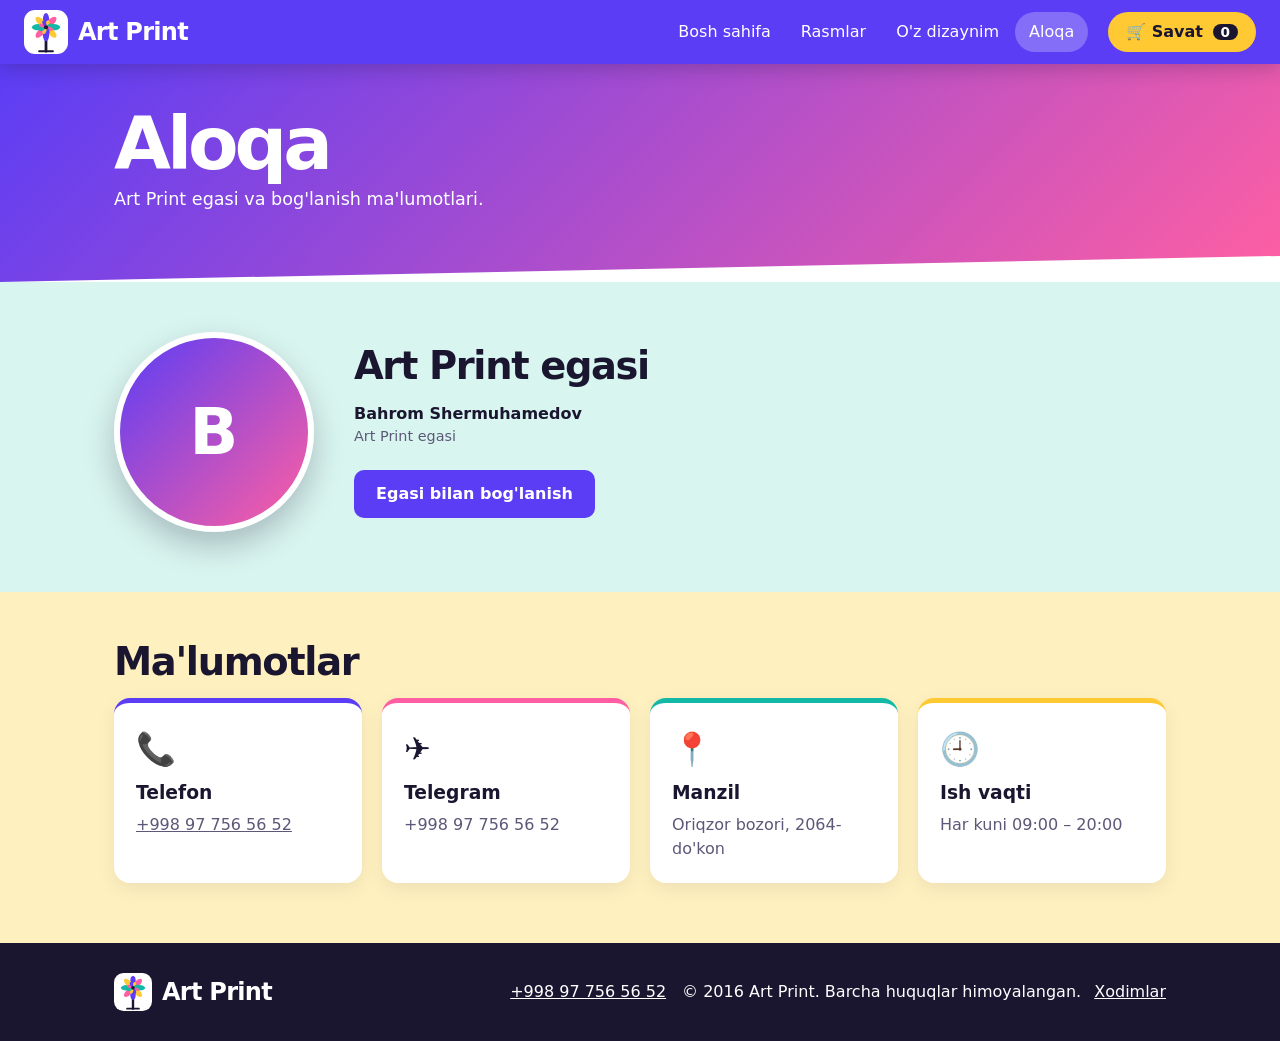
==== commit 4616593e: "Firebase backend: buyurtmalar Firestore'ga, sotuv bo'limi va xodimlar kirishi Co-Authored-By: Claude" ====
--- a/aloqa.html
+++ b/aloqa.html
@@ -2,360 +2,13 @@
 <html lang="uz">
 <head>
 <meta charset="UTF-8">
+<meta http-equiv="Content-Security-Policy" content="default-src 'self'; script-src 'self' https://www.gstatic.com https://apis.google.com; style-src 'self' 'unsafe-inline' https://fonts.googleapis.com; font-src https://fonts.gstatic.com; img-src 'self' data: blob: https:; connect-src 'self' https://*.googleapis.com https://api.telegram.org; frame-src https://*.firebaseapp.com https://*.web.app https://accounts.google.com; object-src 'none'; base-uri 'self'; form-action 'self'">
+<meta name="referrer" content="strict-origin-when-cross-origin">
 <meta name="viewport" content="width=device-width, initial-scale=1, viewport-fit=cover">
 <title>Art Print | Aloqa</title>
+<meta name="description" content="Art Print bilan bog'lanish: telefon, Telegram, manzil (Oriqzor bozori) va ish vaqti.">
 <link href="https://fonts.googleapis.com/css2?family=Bricolage+Grotesque:wght@400;600;800&display=swap" rel="stylesheet">
-<style>
-:root{--ink:#1b1630;--violet:#5b3df5;--pink:#ff5fa2;--yellow:#ffc933;--teal:#14b8a6;--orange:#ff7a3d;--line:#e3dff2;--muted:#5d5878;--soft:#f4f1ff}
-*{box-sizing:border-box}
-html{scroll-padding-top:74px;scroll-behavior:smooth}
-body{margin:0;background:#fff;color:var(--ink);font-family:"Bricolage Grotesque",system-ui,sans-serif;line-height:1.5}
-button,select,input{font:inherit;color:inherit}
-button{cursor:pointer}
-a{color:inherit}
-:focus-visible{outline:3px solid var(--violet);outline-offset:2px}
-.wrap{max-width:1100px;margin:0 auto;padding:0 24px}
-.vh{position:absolute;opacity:0;width:1px;height:1px}
-.center{text-align:center}
-
-header{position:sticky;top:0;z-index:5;background:var(--violet);color:#fff;display:flex;align-items:center;gap:20px;padding:10px 24px;flex-wrap:wrap;box-shadow:0 4px 18px rgba(27,22,48,.25)}
-.brand{display:flex;align-items:center;gap:10px;margin-right:auto;text-decoration:none;color:#fff}
-.brandname{font-weight:800;font-size:1.5rem;letter-spacing:-.03em}
-.brand svg{display:block}
-.spin{animation:spin 16s linear infinite}
-.spin2{animation:spin 10s linear infinite reverse}
-@keyframes spin{to{transform:rotate(360deg)}}
-nav{display:flex;gap:2px;flex-wrap:wrap}
-nav a{padding:8px 14px;border-radius:99px;color:#fff;text-decoration:none}
-nav a:hover,nav a.on{background:rgba(255,255,255,.25)}
-.cartbtn{background:var(--yellow);color:var(--ink);border-radius:99px;padding:8px 18px;font-weight:800;text-decoration:none}
-.cartbtn.on{outline:3px solid #fff}
-.badge{background:var(--ink);color:#fff;border-radius:99px;padding:0 8px;margin-left:4px;font-size:.85rem}
-
-.hero{background:linear-gradient(135deg,var(--yellow),var(--orange) 55%,var(--pink));padding:64px 0 100px;clip-path:polygon(0 0,100% 0,100% 94%,0 100%)}
-.hero-in{display:grid;grid-template-columns:1.1fr .9fr;gap:40px;align-items:center}
-h1{font-size:clamp(3.4rem,10vw,7rem);line-height:.92;letter-spacing:-.055em;margin:0 0 16px;font-weight:800}
-.welcome{display:inline-block;background:var(--violet);color:#fff;font-size:1.5rem;font-weight:800;padding:6px 18px;border-radius:10px;margin-bottom:18px;transform:rotate(-2deg)}
-.hero p{max-width:46ch;font-size:1.1rem;margin:0 0 26px}
-.stats{display:flex;gap:26px;margin-top:34px;flex-wrap:wrap}
-.stats div{display:flex;flex-direction:column;border-left:4px solid var(--ink);padding-left:12px}
-.stats strong{font-size:1.9rem;line-height:1}
-.stats span{font-size:.9rem}
-.wall3{position:relative;height:430px;max-width:440px;width:100%;justify-self:center}
-.wall3::before{content:"";position:absolute;width:180px;height:180px;border-radius:50%;background:var(--violet);top:-30px;left:-30px}
-.wall3::after{content:"";position:absolute;width:130px;height:130px;border-radius:50%;background:var(--teal);bottom:-10px;left:30%}
-.wf{position:absolute;z-index:1}
-.w1{width:55%;left:0;top:10%;transform:rotate(-4deg)}
-.w2{width:42%;right:0;top:0;transform:rotate(3deg)}
-.w3{width:36%;right:6%;bottom:0;transform:rotate(-2deg)}
-
-.phead{padding:46px 0 70px;color:#fff;clip-path:polygon(0 0,100% 0,100% 88%,0 100%)}
-.phead h1{font-size:clamp(2.6rem,7vw,4.6rem);margin:0 0 8px}
-.phead p{margin:0;max-width:56ch;font-size:1.1rem}
-.ph-pics{background:linear-gradient(135deg,var(--teal),var(--violet))}
-.ph-viz{background:linear-gradient(135deg,var(--pink),var(--orange))}
-.ph-info{background:linear-gradient(135deg,var(--violet),var(--pink))}
-.ph-cart{background:linear-gradient(135deg,var(--yellow),var(--orange));color:var(--ink)}
-
-.btn{display:inline-block;background:var(--violet);color:#fff;border:0;border-radius:10px;padding:12px 22px;font-weight:600;text-decoration:none;text-align:center;transition:transform .15s}
-.btn:hover{filter:brightness(1.12);transform:translateY(-2px)}
-.btn.alt{background:transparent;color:var(--ink);border:2px solid var(--ink);margin-left:8px}
-.btn.soft{background:#e8e2ff;color:var(--violet)}
-.btn.big{width:100%;padding:15px;font-size:1.05rem;margin-top:14px}
-.btn:disabled{opacity:.4;cursor:not-allowed;transform:none}
-.frame{position:relative;background:#fff;padding:10px;box-shadow:0 14px 30px rgba(27,22,48,.25);aspect-ratio:2/3;border:1px solid var(--line)}
-.frame svg,.frame img{width:100%;height:100%;display:block;object-fit:cover}
-.szb{position:absolute;left:14px;bottom:14px;background:var(--ink);color:#fff;font-size:.75rem;font-weight:800;padding:3px 9px;border-radius:99px}
-.fr{aspect-ratio:2/3;box-shadow:0 16px 34px rgba(27,22,48,.3),inset 0 0 0 1px rgba(0,0,0,.12);width:100%}
-.mat{width:100%;height:100%;display:grid;place-items:center;box-shadow:inset 0 0 7px rgba(0,0,0,.3);text-align:center;color:var(--muted);font-size:.9rem}
-.mat>svg,.mat>img{width:100%;height:100%;display:block;object-fit:cover}
-
-.band{padding:50px 0 60px}
-.b-shop{background:#e2f8f4}
-.b-why{background:#fff}
-.b-go{background:#e5defc}
-.b-viz{background:#ffdcea}
-.b-owner{background:#d9f5f0}
-.b-contact{background:#fff1bf}
-.b-cart{background:#f4f1ff}
-h2{font-size:2.4rem;letter-spacing:-.035em;margin:0 0 16px;line-height:1.05}
-select,input[type=text],input[type=tel]{background:#fff;border:2px solid var(--line);border-radius:8px;padding:9px 11px;width:100%}
-input[type=color]{width:46px;height:38px;border:2px solid var(--ink);border-radius:10px;padding:2px;background:#fff}
-.grid{display:grid;grid-template-columns:repeat(auto-fill,minmax(210px,1fr));gap:24px}
-.more{margin-top:28px;background:var(--pink);color:var(--ink);font-weight:800}
-.card{background:var(--tint,#fff);padding:14px;border-radius:16px;transition:transform .2s,box-shadow .2s}
-.card:hover{transform:translateY(-4px);box-shadow:0 12px 26px rgba(27,22,48,.15)}
-.card:nth-child(4n+1){--tint:#ffe3ec}
-.card:nth-child(4n+2){--tint:#fff1c2}
-.card:nth-child(4n+3){--tint:#d9f5f0}
-.card:nth-child(4n+4){--tint:#e5defc}
-.pic{display:block;width:100%;padding:0;border:0;background:none;margin-bottom:12px}
-.card h3{margin:0;font-size:1.1rem}
-.meta{color:var(--muted);font-size:.9rem;margin-bottom:8px}
-.card>.btn{width:100%;margin-top:6px}
-.card .btn.alt{margin-left:0}
-.row2{display:flex;gap:6px;margin-top:6px}
-.row2 .btn{flex:1;margin:0;padding:10px 6px;font-size:.9rem}
-.szs{display:flex;gap:6px;flex-wrap:wrap;margin:8px 0}
-.szc{border:2px solid var(--ink);background:transparent;border-radius:8px;padding:4px 8px;font-size:.78rem;font-weight:600}
-.szc[aria-pressed="true"]{background:var(--ink);color:#fff}
-.price{display:block;font-weight:800;font-size:1.2rem;margin-bottom:4px;white-space:nowrap}
-.row{display:flex;gap:8px;align-items:center}
-.cbtns{display:flex;gap:10px;justify-content:center;flex-wrap:wrap;margin-top:12px}
-.cbtns .btn{margin:0}
-.cnt{text-align:center;color:var(--muted);margin-top:16px}
-.chips{display:flex;gap:8px;flex-wrap:wrap;margin-bottom:20px}
-.chip{border:2px solid var(--ink);background:transparent;border-radius:99px;padding:6px 16px}
-.chip[aria-pressed="true"]{background:var(--ink);color:#fff}
-
-.feats{display:grid;grid-template-columns:repeat(auto-fit,minmax(220px,1fr));gap:20px}
-.feat{background:#fff;border-radius:16px;padding:22px;box-shadow:0 6px 18px rgba(27,22,48,.08);border-top:5px solid var(--violet)}
-.feat:nth-child(2){border-color:var(--pink)}
-.feat:nth-child(3){border-color:var(--teal)}
-.feat:nth-child(4){border-color:var(--yellow)}
-.feat:nth-child(5){border-color:var(--orange)}
-.feat h3{margin:6px 0}
-.feat p{margin:0;color:var(--muted)}
-.feat.go{display:block;text-decoration:none;transition:transform .2s}
-.feat.go:hover{transform:translateY(-4px)}
-.ico{font-size:2rem}
-
-.viz{display:grid;grid-template-columns:minmax(300px,560px) 1fr;gap:36px;align-items:start}
-.stick{position:sticky;top:88px}
-.vr{position:relative;width:100%;border-radius:18px;overflow:hidden;box-shadow:0 16px 36px rgba(27,22,48,.28);background:#ddd}
-.vwall{position:absolute;inset:0 0 10% 0;transition:background-color .25s}
-.pnl{position:absolute;left:0;right:0;bottom:0;height:34%;background:rgba(0,0,0,.1);border-top:3px solid rgba(255,255,255,.6)}
-.vfl{position:absolute;left:0;right:0;bottom:0;height:10%;border-top:3px solid rgba(255,255,255,.55)}
-.vp{position:absolute;left:50%;bottom:42%;transform:translateX(-50%);transition:width .3s}
-.vp .mat{font-size:.5rem;overflow:hidden}
-.vr svg.sofa,.vr svg.plant{position:absolute;height:auto;display:block}
-.vr svg.sofa{transform:translateX(-50%)}
-.vcap{display:flex;justify-content:space-between;gap:8px;margin-top:12px;font-size:.95rem;color:var(--muted);flex-wrap:wrap}
-.vcap b{color:var(--ink)}
-.steps{display:grid;gap:16px}
-.step{background:#fff;border-radius:16px;padding:20px;box-shadow:0 6px 18px rgba(27,22,48,.08)}
-.step h3{margin:0 0 10px;display:flex;align-items:center;gap:10px}
-.step h3 b{display:grid;place-items:center;width:28px;height:28px;border-radius:50%;background:var(--violet);color:#fff;font-size:.9rem}
-.step label,.mbox label.f,.blk label.f{display:block;font-weight:600;margin:12px 0 6px}
-.step .chips{margin-bottom:6px}
-.drop{display:flex!important;flex-direction:column;align-items:center;gap:4px;text-align:center;border:2px dashed var(--violet);border-radius:12px;padding:20px;background:var(--soft);cursor:pointer;margin:12px 0 0!important;font-weight:400!important}
-.drop:hover,.drop.over,.drop:focus-within{background:#e8e2ff}
-.net{margin:10px 0 0}
-.swatches{display:flex;gap:12px;flex-wrap:wrap;align-items:center}
-.sw{width:38px;height:38px;border-radius:50%;border:2px solid var(--ink);padding:0}
-.sw[aria-pressed="true"]{outline:3px solid var(--violet);outline-offset:3px}
-.fname{width:100%;font-size:.9rem;color:var(--muted)}
-.buy{background:var(--ink);color:#fff;border-radius:16px;padding:20px;display:flex;align-items:center;justify-content:space-between;gap:16px;flex-wrap:wrap}
-.total{font-size:1.6rem;font-weight:800}
-.buy .btn{background:var(--yellow);color:var(--ink);font-weight:800}
-
-.owner{display:grid;grid-template-columns:200px 1fr;gap:40px;align-items:center}
-.ava{width:200px;height:200px;border-radius:50%;overflow:hidden;display:grid;place-items:center;background:linear-gradient(135deg,var(--violet),var(--pink));color:#fff;font-size:4rem;font-weight:800;box-shadow:0 14px 30px rgba(27,22,48,.25);border:6px solid #fff}
-.ava img{width:100%;height:100%;object-fit:cover}
-.oq{font-size:1.4rem;max-width:44ch;margin:0 0 14px;letter-spacing:-.01em}
-.owner .btn{margin-top:14px}
-
-footer{background:var(--ink);color:#fff;padding:30px 0}
-.foot{display:flex;justify-content:space-between;align-items:center;gap:16px;flex-wrap:wrap}
-
-.overlay{position:fixed;inset:0;background:rgba(27,22,48,.6);opacity:0;pointer-events:none;transition:opacity .2s;z-index:8}
-.overlay.on{opacity:1;pointer-events:auto}
-.modal{position:fixed;inset:0;display:none;place-items:center;z-index:10;padding:16px}
-.modal.on{display:grid}
-.mbox{background:#fff;border-radius:16px;padding:28px;max-width:460px;width:100%;position:relative;max-height:92vh;overflow:auto}
-.mbox.wide{max-width:900px}
-.mbox h2{font-size:1.8rem}
-.mx{position:absolute;top:10px;right:14px;background:none;border:0;font-size:1.8rem;line-height:1}
-.err{color:#c62828;font-size:.9rem;min-height:1.3em;margin:6px 0}
-.ok{color:#1b7f55;font-size:.9rem;min-height:1.3em;margin:6px 0}
-.rm2,.rmb{background:none;border:0;color:var(--muted);text-decoration:underline;font-size:.88rem;padding:0}
-.rmb:hover{color:#c62828}
-.detail{display:grid;grid-template-columns:minmax(240px,380px) 1fr;gap:30px;align-items:start}
-.dtotal{font-size:2rem;font-weight:800;margin:16px 0}
-.netgrid{display:grid;grid-template-columns:repeat(3,1fr);gap:10px;margin:14px 0}
-.netpic{padding:0;border:3px solid transparent;border-radius:8px;overflow:hidden;background:var(--line);aspect-ratio:2/3}
-.netpic:hover{border-color:var(--violet)}
-.netpic img{width:100%;height:100%;object-fit:cover;display:block}
-
-.cartv{display:grid;grid-template-columns:1fr 340px;gap:24px;align-items:start}
-.ctools{display:flex;justify-content:space-between;align-items:center;background:#fff;border-radius:12px;padding:12px 16px;margin-bottom:12px}
-.chkl{display:flex;align-items:center;gap:10px;font-weight:600;margin:0}
-input[type=checkbox]{width:20px;height:20px;accent-color:var(--violet);flex:none}
-.citem{display:grid;grid-template-columns:auto 72px 1fr auto;gap:14px;align-items:center;background:#fff;border:2px solid var(--line);border-radius:14px;padding:14px 16px;margin-bottom:10px}
-.citem .th{width:72px;height:108px;overflow:hidden;border-radius:6px;background:var(--line)}
-.citem .th svg,.citem .th img{width:100%;height:100%;object-fit:cover;display:block}
-.ci .meta{margin:2px 0 8px}
-.cr{display:flex;flex-direction:column;align-items:flex-end;gap:12px}
-.step2{display:flex;align-items:center;background:#e8e2ff;border-radius:99px}
-.step2 button{width:34px;height:34px;border:0;background:none;font-size:1.2rem;color:var(--violet)}
-.step2 span{min-width:24px;text-align:center;font-weight:600}
-.sumbox{background:#fff;border-radius:16px;padding:20px;position:sticky;top:84px;box-shadow:0 6px 18px rgba(27,22,48,.08)}
-.sumbox h3{margin:0 0 12px;font-size:1.2rem}
-.sr{display:flex;justify-content:space-between;gap:10px;padding:5px 0;color:var(--muted)}
-.sr.disc{color:#1b7f55}
-.sr.tot{color:var(--ink);font-weight:800;font-size:1.25rem;border-top:2px solid var(--line);margin-top:8px;padding-top:12px}
-.promo{display:flex;gap:8px;margin:10px 0 0}
-.note{font-size:.82rem;color:var(--muted);margin-top:10px}
-.blk{background:#fff;border-radius:16px;padding:20px;margin-bottom:14px;box-shadow:0 6px 18px rgba(27,22,48,.08)}
-.blk h3{margin:0 0 4px;font-size:1.15rem}
-.opts{display:grid;grid-template-columns:repeat(auto-fit,minmax(190px,1fr));gap:10px;margin-top:10px}
-.opt{text-align:left;background:#fff;border:2px solid var(--line);border-radius:12px;padding:12px 14px;display:flex;flex-direction:column;gap:2px}
-.opt span{font-size:.85rem;color:var(--muted)}
-.opt[aria-pressed="true"]{border-color:var(--violet);background:#e8e2ff}
-.pb{display:inline-block;padding:2px 10px;border-radius:8px;font-weight:800;font-size:.95rem;margin-bottom:4px;width:fit-content}
-.pb.click{background:#d9f0fb;color:#0a7fb0}
-.pb.payme{background:#d3f4f0;color:#0a8f87}
-.pb.uzum{background:#e8defc;color:#6a3fd1}
-.pb.cash{background:#f3ecd6;color:#7a6320}
-.back{margin-bottom:10px}
-
-.toast{position:fixed;left:50%;bottom:24px;transform:translate(-50%,20px);background:var(--ink);color:#fff;padding:10px 20px;border-radius:99px;opacity:0;transition:.25s;z-index:20;pointer-events:none}
-.toast.on{opacity:1;transform:translate(-50%,0)}
-
-@media (max-width:820px){.hero-in,.viz,.detail,.owner,.cartv{grid-template-columns:1fr}.wall3{order:-1;height:340px}.stick,.sumbox{position:static}.ava{width:140px;height:140px;font-size:3rem}.citem{grid-template-columns:auto 60px 1fr}.cr{grid-column:1/-1;flex-direction:row;justify-content:space-between;align-items:center}.citem .th{width:60px;height:90px}}
-@media (prefers-reduced-motion:reduce){*{transition:none!important;animation:none!important;scroll-behavior:auto!important}}
-input[type=number]{background:#fff;border:2px solid var(--line);border-radius:8px;padding:9px 11px;width:100%}
-.dims{display:grid;grid-template-columns:repeat(3,1fr);gap:10px}
-.dims.two{grid-template-columns:repeat(2,1fr)}
-.dims label{margin:0 0 4px!important;font-size:.85rem;color:var(--muted)}
-.calc{background:#fff;border-radius:16px;padding:14px 18px;margin-top:12px;box-shadow:0 6px 18px rgba(27,22,48,.08)}
-.warn{color:#b45309;font-size:.9rem;margin-top:6px}
-
-/* ===== RESPONSIVE (telefon, planshet, kompyuter) ===== */
-img,svg{max-width:100%}
-.burger{display:none;background:rgba(255,255,255,.2);color:#fff;border:0;border-radius:10px;width:44px;height:44px;font-size:1.4rem;line-height:1}
-.brand{order:1}
-nav{order:2}
-.cartbtn{order:3}
-
-@media (max-width:980px){
-  .viz{grid-template-columns:1fr}
-  .stick{position:static}
-  .wrap{padding:0 20px}
-}
-@media (max-width:820px){
-  header{padding:8px 16px;gap:10px}
-  .cartbtn{order:2}
-  .burger{display:block;order:3}
-  nav{order:4;width:100%;display:none;flex-direction:column;gap:4px;padding:6px 0 4px}
-  nav.open{display:flex}
-  nav a{padding:12px 14px;font-size:1.05rem}
-  .hero{padding:36px 0 70px}
-  .phead{padding:30px 0 52px}
-  .band{padding:36px 0 44px}
-  h2{font-size:1.9rem}
-  .hero p,.phead p{font-size:1rem}
-  .owner{text-align:center;justify-items:center}
-  .foot{flex-direction:column;text-align:center}
-  input,select{font-size:16px}
-  .btn,.chip{min-height:44px}
-  .step2 button{width:40px;height:40px}
-  .mbox{padding:20px;max-height:94vh;max-height:94dvh}
-  .modal{padding:8px}
-  .ctools{flex-wrap:wrap;gap:8px}
-  .buy .btn,.cbtns .btn{width:100%}
-}
-@media (max-width:480px){
-  .wrap{padding:0 14px}
-  header{gap:8px}
-  .brand{gap:8px}
-  .brand svg{width:36px;height:36px}
-  .brandname{font-size:1.15rem}
-  .cartbtn{padding:8px 12px;font-size:.9rem}
-  .stats{gap:16px}
-  .stats strong{font-size:1.5rem}
-  .wall3{height:280px}
-  .hero .btn,.hero .btn.alt{display:block;margin:0 0 10px}
-  .grid{grid-template-columns:repeat(2,1fr);gap:12px}
-  .card{padding:10px;border-radius:12px}
-  .frame{padding:6px}
-  .szb{left:10px;bottom:10px;font-size:.65rem}
-  .card h3{font-size:.95rem}
-  .szc{font-size:.68rem;padding:4px 5px}
-  .price{font-size:1.05rem}
-  .row2{flex-direction:column}
-  .card>.btn,.row2 .btn{padding:10px 6px;font-size:.88rem}
-  .feats{grid-template-columns:1fr}
-  .dims{gap:8px}
-  .netgrid{gap:6px}
-  .citem{padding:10px;gap:10px}
-  .sw{width:40px;height:40px}
-  .total{font-size:1.35rem}
-  .vcap{font-size:.85rem}
-  .ava{width:120px;height:120px}
-}
-
-/* ===== RESPONSIVE v2: telefon, planshet, noutbuk, katta ekran, gorizontal telefon ===== */
-html{-webkit-text-size-adjust:100%;text-size-adjust:100%}
-body{overflow-x:hidden}
-body.modal-open{overflow:hidden}
-.viz>*,.cartv>*,.detail>*,.hero-in>*,.owner>*,.steps>*,.step,.card,.citem>*{min-width:0}
-header{padding-left:max(24px,env(safe-area-inset-left));padding-right:max(24px,env(safe-area-inset-right));padding-top:max(10px,env(safe-area-inset-top))}
-footer{padding-bottom:calc(30px + env(safe-area-inset-bottom))}
-.toast{max-width:calc(100vw - 32px);text-align:center;bottom:calc(24px + env(safe-area-inset-bottom))}
-.price{white-space:normal}
-.sr span:last-child{text-align:right}
-.hero .btn{margin:0 8px 10px 0}
-.hero .btn.alt{margin-left:0}
-
-/* Menyu (burger) planshetgacha: 900px va undan kichik */
-@media (max-width:900px){
-  header{gap:10px}
-  .cartbtn{order:2}
-  .burger{display:block;order:3}
-  nav{order:4;width:100%;display:none;flex-direction:column;gap:4px;padding:6px 0 4px}
-  nav.open{display:flex}
-  nav a{padding:12px 14px;font-size:1.05rem}
-}
-
-/* Planshet va kichik noutbuk */
-@media (max-width:980px){
-  .stick{max-width:620px;width:100%;margin:0 auto}
-}
-
-/* Sensorli qurilmalar: barmoq uchun qulay o'lchamlar, iOS zoom bo'lmasin */
-@media (pointer:coarse){
-  input,select,textarea{font-size:16px}
-  .btn,.chip{min-height:44px}
-  .szc{min-height:36px;display:inline-flex;align-items:center}
-  .sw{width:44px;height:44px}
-  .mx{width:44px;height:44px;top:6px;right:8px}
-  .step2 button{width:42px;height:42px}
-}
-@media (hover:none){
-  .card:hover,.feat.go:hover,.btn:hover{transform:none;box-shadow:none;filter:none}
-}
-
-/* Juda kichik telefonlar (320-360px) */
-@media (max-width:360px){
-  .brandname{font-size:1rem}
-  .cartbtn{padding:8px 10px;font-size:.85rem}
-  h2{font-size:1.6rem}
-  .grid{gap:10px}
-  .chip{padding:6px 12px}
-  .dims input{padding:9px 6px}
-  .citem{grid-template-columns:auto 52px 1fr}
-  .citem .th{width:52px;height:78px}
-  .promo{flex-wrap:wrap}
-  .netgrid{grid-template-columns:repeat(2,1fr)}
-}
-
-/* Gorizontal (landscape) telefon */
-@media (max-height:500px) and (orientation:landscape){
-  header{position:static}
-  .hero{padding:28px 0 60px}
-  .phead{padding:24px 0 44px}
-  .stick,.sumbox{position:static}
-  .modal{align-items:start}
-  .mbox{max-height:calc(100vh - 16px);max-height:calc(100dvh - 16px)}
-}
-
-/* Katta ekranlar: noutbuk, monitor, TV */
-@media (min-width:1400px){.wrap{max-width:1280px}}
-@media (min-width:1800px){html{font-size:112.5%}.wrap{max-width:1480px}}
-@media (min-width:2400px){html{font-size:137.5%}.wrap{max-width:1800px}}
-
-</style>
+<link rel="stylesheet" href="style.css">
 </head>
 <body data-page="aloqa">
 <main>
@@ -375,460 +28,6 @@
     <div class="feats" id="cinfo"></div>
   </div></section>
 </main>
-<script>
-/* ===== SOZLAMALAR: shu yerdan o'zgartiring ===== */
-const CONFIG={
-  phone:"+998 97 756 56 52",
-  telegram:"+998 97 756 56 52",   // buyurtmalar shu raqamdagi Telegram profilga boradi
-  email:"",
-  address:"Oriqzor bozori, 2064-do'kon",
-  hours:"Har kuni 09:00 – 20:00",
-  year:2016,
-  pricePerM3:200000,         // xona vizualizatsiyasi: 1 m³ narxi (so'm)
-  freeFrom:500000,          // shu summadan yuqori buyurtmada yetkazish bepul
-  deliveryFee:30000,
-  promos:{ART10:10,YANGI:15,SOVGA:20},   // promokod: chegirma foizi
-  owner:{
-    name:"Bahrom Shermuhamedov",
-    role:"Art Print egasi",
-    quote:"",
-    photo:""                // surat havolasi, masalan "owner.jpg". Bo'sh bo'lsa ism harfi chiqadi
-  },
-  /* To'lov: provayder bilan shartnoma tuzgach, raqamlarni yozing. Bo'sh bo'lsa DEMO rejim. */
-  pay:{payme:{merchant:""},click:{service:"",merchant:""},uzum:{url:""}}
-};
-/* Yangi ramka: ro'yxatga bitta qator qo'shing.
-   bg = rang/gradient, w = ramka qalinligi, m = ichki qog'oz rangi, mw = ichki qog'oz qalinligi, add = qo'shimcha narx (so'm) */
-const FRAMES=[
- {id:"black", name:"Qora",      bg:"#141414", w:12, m:"#fff",    mw:10, add:60000},
- {id:"brown", name:"Jigarrang", bg:"linear-gradient(135deg,#8a5a34,#4a2b14 50%,#8a5a34)", w:14, m:"#f3ead8", mw:8,  add:100000},
- {id:"gold",  name:"Oltin",     bg:"linear-gradient(135deg,#f7e08a,#c9971c 45%,#f7e08a 70%,#a87a10)", w:14, m:"#fbf7ea", mw:12, add:130000}
-];
-const NOFRAME={id:"none",name:"Ramkasiz",bg:"#ffffff",w:0,m:"#fff",mw:0,add:0};   // katalogdan ramkasiz qo'shish uchun
-const WALLS=["#f6efe3","#e6e0f7","#f9d9e3","#d9efe9","#fdeab8","#d6e6f7","#3d3a5c","#cfe0c8"];
-const STYLES={plain:"Silliq",stripe:"Chiziqli",dots:"Nuqtali",panel:"Panelli",tile:"Plitkali"};
-const FLOORS={wood:["Parket","linear-gradient(#d2a874,#b98d5b)"],grey:["Kulrang","linear-gradient(#b9bcc4,#9a9ea8)"],white:["Oq","linear-gradient(#f1f1f1,#d9d9d9)"]};
-const WPAT={plain:["none","auto"],stripe:["repeating-linear-gradient(90deg,rgba(0,0,0,.09) 0 14px,transparent 14px 28px)","auto"],dots:["radial-gradient(rgba(0,0,0,.14) 2px,transparent 2.5px)","22px 22px"],panel:["none","auto"],tile:["linear-gradient(rgba(0,0,0,.1) 2px,transparent 2px),linear-gradient(90deg,rgba(0,0,0,.1) 2px,transparent 2px)","60px 30px"]};
-/* ================================================ */
-
-const $=s=>document.querySelector(s);
-const esc=s=>String(s).replace(/[&<>"']/g,c=>({"&":"&amp;","<":"&lt;",">":"&gt;",'"':"&quot;","'":"&#39;"}[c]));
-const money=n=>String(n).replace(/\B(?=(\d{3})+(?!\d))/g," ")+" so'm";
-const digits=s=>s.replace(/\D/g,"");
-
-/* ---- LOGO: abstrakt aylanuvchi gul (daraxt) ---- */
-const logo=s=>{
-  const A=["#5b3df5","#ff5fa2","#14b8a6","#ffc933"],B=["#ffc933","#14b8a6","#ff5fa2","#5b3df5"];
-  let L="",I="";
-  for(let i=0;i<8;i++){
-    L+=`<ellipse cx="32" cy="14" rx="4.6" ry="9.5" fill="${A[i%4]}" transform="rotate(${i*45} 32 25)"/>`;
-    I+=`<ellipse cx="32" cy="19" rx="2.6" ry="4.5" fill="${B[i%4]}" transform="rotate(${i*45+22} 32 25)"/>`;
-  }
-  return `<svg width="${s}" height="${s}" viewBox="0 0 64 64" aria-hidden="true"><rect width="64" height="64" rx="16" fill="#fff"/><path d="M32 60V34" stroke="#1b1630" stroke-width="4" stroke-linecap="round"/><path d="M22 60H42" stroke="#1b1630" stroke-width="3" stroke-linecap="round"/><g class="spin" style="transform-origin:32px 25px">${L}</g><g class="spin2" style="transform-origin:32px 25px">${I}</g><circle cx="32" cy="25" r="3" fill="#1b1630"/></svg>`;
-};
-
-/* ---- SHAKL: sarlavha, pastki qism, oyna va xabar hamma sahifada bir xil ---- */
-const PG=document.body.dataset.page;
-const NAV=[["index.html","Bosh sahifa","home"],["rasmlar.html","Rasmlar","rasmlar"],["dizayn.html","O'z dizaynim","dizayn"],["aloqa.html","Aloqa","aloqa"]];
-document.body.insertAdjacentHTML("afterbegin",`<header><a class="brand" href="index.html"><span data-logo="44"></span><span class="brandname">Art Print</span></a><nav aria-label="Menyu">${NAV.map(([h,t,k])=>`<a href="${h}"${k===PG?' class="on"':""}>${t}</a>`).join("")}</nav><button class="burger" id="burger" aria-label="Menyu" aria-expanded="false">☰</button><a class="cartbtn${PG==="savat"?" on":""}" href="savat.html">🛒 Savat <span class="badge" id="count">0</span></a></header>`);
-document.body.insertAdjacentHTML("beforeend",`<footer><div class="wrap foot"><div class="brand" style="color:#fff"><span data-logo="38"></span><span class="brandname">Art Print</span></div><div><a href="tel:${CONFIG.phone.replace(/\s/g,"")}">${CONFIG.phone}</a></div><div>© ${CONFIG.year} Art Print. Barcha huquqlar himoyalangan.</div></div></footer>
-<div class="overlay" id="overlay"></div><div class="modal" id="modal" role="dialog" aria-modal="true" aria-labelledby="mtitle"><div class="mbox" id="mbox"></div></div><div class="toast" id="toast" role="status"></div>`);
-document.querySelectorAll("[data-logo]").forEach(e=>e.innerHTML=logo(+e.dataset.logo));
-$("#burger").onclick=()=>{const o=$("header nav").classList.toggle("open"),bt=$("#burger");bt.setAttribute("aria-expanded",o);bt.textContent=o?"✕":"☰"};
-/* Menyu: havola bosilganda, tashqariga bosilganda yoki ekran kattalashganda yopiladi */
-(()=>{const nv=$("header nav"),bt=$("#burger");
-const closeNav=()=>{nv.classList.remove("open");bt.setAttribute("aria-expanded","false");bt.textContent="☰"};
-nv.addEventListener("click",e=>{if(e.target.closest("a"))closeNav()});
-document.addEventListener("click",e=>{if(!e.target.closest("header"))closeNav()});
-matchMedia("(min-width:901px)").addEventListener("change",e=>{if(e.matches)closeNav()});})();
-
-function openModal(html,wide){
-  $("#mbox").className="mbox"+(wide?" wide":"");
-  $("#mbox").innerHTML='<button class="mx" aria-label="Oynani yopish">&times;</button>'+html;
-  $("#modal").classList.add("on");$("#overlay").classList.add("on");document.body.classList.add("modal-open");
-}
-function closeModal(){$("#modal").classList.remove("on");$("#overlay").classList.remove("on");document.body.classList.remove("modal-open")}
-$("#modal").addEventListener("click",e=>{if(e.target.id==="modal"||e.target.closest(".mx"))closeModal()});
-$("#overlay").onclick=closeModal;
-document.addEventListener("keydown",e=>{if(e.key==="Escape")closeModal()});
-function toast(m){const t=$("#toast");t.textContent=m;t.classList.add("on");clearTimeout(toast.t);toast.t=setTimeout(()=>t.classList.remove("on"),1800)}
-
-/* ---- Rasmlar kodda chiziladi ---- */
-function rng(a){return()=>{a|=0;a=a+0x6D2B79F5|0;let t=Math.imul(a^a>>>15,1|a);t=t+Math.imul(t^t>>>7,61|t)^t;return((t^t>>>14)>>>0)/4294967296}}
-const PAL=[["#fde2c8","#f4845f","#2b2d42","#f9c74f","#43aa8b"],["#e0f2f1","#00897b","#263238","#ffb300","#ef5350"],["#fff3e0","#e64a19","#1a237e","#ffca28","#26a69a"],["#f3e5f5","#8e24aa","#311b92","#ffd54f","#ff7043"],["#e8f5e9","#2e7d32","#1b2a1f","#fbc02d","#8d6e63"],["#fce4ec","#d81b60","#4a148c","#ffb74d","#4db6ac"],["#e3f2fd","#1e88e5","#0d1b4c","#ffd166","#ef476f"],["#fffde7","#f57f17","#3e2723","#80cbc4","#c62828"],["#eceff1","#455a64","#111827","#ffb703","#fb8500"],["#fbe9e7","#bf360c","#004d40","#ffe082","#7986cb"]];
-const bg=c=>`<rect width="300" height="400" fill="${c}"/>`;
-const pk=(r,p)=>p[1+(r()*4|0)];
-const STY={
-circles:(r,p)=>{let s=bg(p[0]);for(let i=0,n=3+(r()*3|0);i<n;i++)s+=`<circle cx="${60+r()*180|0}" cy="${80+r()*240|0}" r="${30+r()*60|0}" fill="${pk(r,p)}" opacity=".88"/>`;return s},
-rings:(r,p)=>{let s=bg(p[2]);const cx=100+r()*100|0,cy=150+r()*100|0,c=[0,1,3,4,0,1];for(let i=0;i<6;i++)s+=`<circle cx="${cx}" cy="${cy}" r="${20+i*26}" fill="none" stroke="${p[c[i]]}" stroke-width="${8+r()*10|0}"/>`;return s},
-blobs:(r,p)=>{let s=bg(p[0]);for(let i=0;i<5;i++){const x=40+r()*220|0,y=60+r()*280|0;s+=`<ellipse cx="${x}" cy="${y}" rx="${40+r()*60|0}" ry="${25+r()*45|0}" fill="${pk(r,p)}" opacity=".78" transform="rotate(${r()*180|0} ${x} ${y})"/>`}return s},
-stripes:(r,p)=>{let s=bg(p[0]),x=0;while(x<300){const w=20+r()*60|0;s+=`<rect x="${x}" width="${w}" height="400" fill="${pk(r,p)}"/>`;x+=w}return s+`<circle cx="150" cy="${150+r()*100|0}" r="44" fill="${p[0]}"/>`},
-grid:(r,p)=>{let s="";for(let y=0;y<4;y++)for(let x=0;x<3;x++){s+=`<rect x="${x*100}" y="${y*100}" width="100" height="100" fill="${p[r()*5|0]}"/>`;if(r()>.5)s+=`<circle cx="${x*100+50}" cy="${y*100+50}" r="${20+r()*26|0}" fill="${p[r()*5|0]}"/>`}return s},
-tri:(r,p)=>{let s=bg(p[0]);for(let i=0;i<4;i++)s+=`<polygon points="${r()*300|0},${r()*400|0} ${r()*300|0},${r()*400|0} ${r()*300|0},${r()*400|0}" fill="${pk(r,p)}" opacity=".9"/>`;return s},
-arches:(r,p)=>bg(p[1])+`<g transform="translate(${r()*40-20|0} 0)"><path d="M40 400V220a110 110 0 0 1 220 0V400Z" fill="${p[3]}"/><path d="M85 400V235a65 65 0 0 1 130 0V400Z" fill="${p[0]}"/><path d="M125 400V245a25 25 0 0 1 50 0V400Z" fill="${p[2]}"/></g>`,
-sun:(r,p)=>{const y=230+r()*60|0;return bg(p[0])+`<path d="M60 ${y}a90 90 0 0 1 180 0Z" fill="${p[1]}"/><rect x="40" y="${y+8}" width="220" height="6" fill="${p[2]}"/><rect x="70" y="${y+28}" width="160" height="6" fill="${p[2]}"/><rect x="100" y="${y+48}" width="100" height="6" fill="${p[2]}"/>`},
-moon:(r,p)=>bg(p[2])+`<circle cx="${110+r()*80|0}" cy="${110+r()*60|0}" r="60" fill="${p[3]}"/><rect y="300" width="300" height="100" fill="${p[4]}"/><rect y="345" width="300" height="55" fill="${p[1]}"/>`,
-waves:(r,p)=>{let s=bg(p[0]);for(let i=0;i<4;i++){const y=170+i*55,a=20+r()*25|0;s+=`<path d="M0 ${y}Q75 ${y-a} 150 ${y}T300 ${y}V400H0Z" fill="${p[1+i%4]}"/>`}return s},
-mount:(r,p)=>bg(p[0])+`<circle cx="${50+r()*200|0}" cy="90" r="28" fill="${p[3]}"/><path d="M0 330L${70+r()*60|0} ${150+r()*60|0}L170 300L${210+r()*40|0} ${200+r()*40|0}L300 340V400H0Z" fill="${p[2]}"/><path d="M0 390L${100+r()*60|0} ${260+r()*40|0}L220 380L300 310V400H0Z" fill="${p[4]}"/>`,
-leaf:(r,p)=>{let s=bg(p[0])+`<path d="M150 400V80" stroke="${p[2]}" stroke-width="5"/>`;for(let i=0;i<7;i++)for(const d of[-1,1]){const x=150+d*34,y=340-i*40;s+=`<ellipse cx="${x}" cy="${y}" rx="30" ry="12" fill="${p[1+(i+(d>0?1:0))%4]}" transform="rotate(${-d*30} ${x} ${y})"/>`}return s}
-};
-const artSVG=a=>`<svg viewBox="0 0 300 400" preserveAspectRatio="xMidYMid slice" role="img" aria-label="Rasm">${STY[a.s](rng(a.seed),PAL[a.p])}</svg>`;
-
-/* ---- 130+ rasm ---- */
-const CATS=[
- ["Abstrakt",["circles","rings","blobs"],["Rangli","Sehrli","Yengil","Chuqur","Yorqin","Maftunkor","Erkin","Mayin"],["raqs","orzu","ohang","sado","nur","tuyg'u","sir","lahza"]],
- ["Geometrik",["stripes","grid","tri"],["Qizil","Ko'k","Sariq","Yashil","Qora","Oq","Pushti","Zangori"],["kvadrat","uchburchak","doira","chiziq","shakl","naqsh","kompozitsiya","panjara"]],
- ["Minimal",["arches","sun","moon"],["Yolg'iz","Yarim","Yumshoq","Tinch","Oddiy","Nozik","Sof","Bo'sh"],["doira","yoy","quyosh","oy","chiziq","nuqta","tepalik","soya"]],
- ["Manzara",["waves","mount"],["Sokin","Oltin","Ko'k","Uzoq","Yorqin","Jimjit","Bahorgi","Kumush"],["tog'","vodiy","dengiz","cho'l","daryo","sahar","shom","qirg'oq"]],
- ["Tabiat",["leaf","leaf","blobs"],["Yashil","Bahorgi","Yovvoyi","Yosh","Kechki","Tongi","Mayin","Sokin"],["barg","gul","daraxt","novda","bog'","meva","urug'","shabnam"]]
-];
-const PRODUCTS=[];
-CATS.forEach(([c,st,ad,no],ci)=>{for(let i=0;i<24;i++){const seed=ci*100+i+1;
-  PRODUCTS.push({id:PRODUCTS.length+1,title:ad[i%8]+" "+no[(i+3*(i>>3))%8],cat:c,price:90000+Math.floor(rng(seed*7)()*15)*10000,art:{s:st[i%st.length],p:(i*3+ci)%PAL.length,seed}})}});
-const net=(seed,w=400,h=600)=>`https://picsum.photos/seed/${encodeURIComponent(seed)}/${w}/${h}`;
-[["Sokin lahza","quiet"],["Ochiq osmon","openair"],["Oltin soat","golden"],["Mayin fokus","soft"],["Olisda","faraway"],["Yangi kun","newday"],["Tong shabadasi","dawn"],["Shahar nuri","citylight"],["Yashil vodiy","valley"],["Kech sohil","shore"],["Qor cho'qqisi","peak"],["Bahor yomg'iri","rain"]]
-.forEach(([t,k],i)=>PRODUCTS.push({id:PRODUCTS.length+1,title:t,cat:"Foto",price:140000+i*5000,url:net(k),art:{s:"mount",p:i%PAL.length,seed:900+i}}));
-const BASE=PRODUCTS.length;
-
-/* hajmlar: w = rasm kengligi (sm), d = qisqa yozuv */
-const SIZES={
- S:{label:"Kichik 20×30 sm",d:"20×30 sm",m:1,w:20},
- M:{label:"O'rta 40×60 sm",d:"40×60 sm",m:1.6,w:40},
- L:{label:"Katta 60×90 sm",d:"60×90 sm",m:2.4,w:60},
- XL:{label:"Juda katta 80×120 sm",d:"80×120 sm",m:3.4,w:80}
-};
-const price=(base,s)=>Math.round(base*SIZES[s].m/1000)*1000;
-const frameOf=id=>FRAMES.find(f=>f.id===id)||NOFRAME;
-const frameName=f=>f.id==="none"?"ramkasiz":f.name+" ramka";
-/* rel=true: ramka qalinligi foizda (xonadagi kichik rasm uchun), aks holda pikselda */
-const frameHTML=(inner,f,rel,ratio)=>{const u=rel?v=>(v/2.2)+"%":v=>v+"px";return `<div class="fr" style="padding:${u(f.w)};background:${f.bg}${ratio?";aspect-ratio:"+ratio:""}"><div class="mat" style="padding:${u(f.mw)};background:${f.m}">${inner}</div></div>`};
-const frameBtns=(sel,viz)=>FRAMES.map(f=>`<button class="sw" ${viz?`data-v="frame:${f.id}"`:`data-frame="${f.id}"`} style="background:${f.bg}" title="${f.name}${f.add?" (+"+money(f.add)+")":""}" aria-label="${f.name}" aria-pressed="${f.id===sel}"></button>`).join("");
-const pic=p=>p.url?`<img src="${p.url}" data-fb="${p.id}" alt="${esc(p.title)}" loading="lazy">`:artSVG(p.art);
-const thOf=p=>({art:p.art,url:p.url||""});
-const thumb=t=>!t?"":t.img?`<img src="${t.img}" alt="">`:t.url?`<img src="${t.url}" alt="">`:artSVG(t.art);
-document.addEventListener("error",e=>{
-  const i=e.target;
-  if(i.tagName==="IMG"&&i.dataset.fb){const p=PRODUCTS.find(x=>x.id==i.dataset.fb);if(p){const d=document.createElement("div");d.innerHTML=artSVG(p.art);i.replaceWith(d.firstChild)}}
-},true);
-
-/* ---- SAVAT: brauzerda saqlanadi, shuning uchun sahifalar orasida yo'qolmaydi ---- */
-let cart=[];
-try{cart=(JSON.parse(localStorage.getItem("ap_cart"))||[]).filter(c=>c&&c.key)}catch(e){}
-const saveCart=()=>{try{localStorage.setItem("ap_cart",JSON.stringify(cart))}catch(e){}};
-const badge=()=>{const e=$("#count");if(e)e.textContent=cart.reduce((a,c)=>a+c.qty,0)};
-function addToCart(item){
-  const ex=cart.find(c=>c.key===item.key);
-  if(ex)ex.qty++;else{item.sel=true;cart.push(item)}
-  saveCart();badge();toast(item.title+" savatga qo'shildi");
-}
-/* o'z rasmingizdan kichik nusxa (savat uchun) */
-function smallImg(src,cb){
-  const i=new Image();
-  i.onload=()=>{const c=document.createElement("canvas"),k=Math.min(1,160/i.width);c.width=i.width*k;c.height=i.height*k;c.getContext("2d").drawImage(i,0,0,c.width,c.height);let d="";try{d=c.toDataURL("image/jpeg",.7)}catch(e){}cb(d)};
-  i.onerror=()=>cb("");i.src=src;
-}
-
-/* ---- internetdan rasm tanlash oynasi ---- */
-function netModal(onPick){
-  const show=k=>{$("#netgrid").innerHTML=[1,2,3,4,5,6].map(i=>`<button class="netpic" data-net="${net(k+i,600,900)}" aria-label="${i}-rasmni tanlash"><img src="${net(k+i,200,300)}" alt=""></button>`).join("")};
-  openModal(`<h2 id="mtitle">Internetdan rasm tanlang</h2>
-  <p class="meta">Istalgan so'zni yozing, yangi suratlar chiqadi. Yoqqanini bosing.</p>
-  <div class="row"><input type="text" id="kw" placeholder="masalan: dengiz" aria-label="So'z"><button class="btn" id="kwgo">Ko'rsatish</button></div>
-  <div class="netgrid" id="netgrid"></div>
-  <label class="f" for="url">Yoki rasm havolasini qo'ying</label>
-  <div class="row"><input type="text" id="url" placeholder="https://..."><button class="btn" id="urlgo">Ishlatish</button></div>
-  <div class="err" id="neterr"></div>`,true);
-  show("art");
-  $("#kwgo").onclick=()=>show($("#kw").value.trim()||"art");
-  $("#netgrid").onclick=e=>{const b=e.target.closest("[data-net]");if(b){closeModal();onPick(b.dataset.net)}};
-  $("#urlgo").onclick=()=>{
-    const u=$("#url").value.trim();
-    if(!/^https?:\/\//i.test(u)){$("#neterr").textContent="Havola http:// yoki https:// bilan boshlanishi kerak.";return}
-    closeModal();onPick(u);
-  };
-}
-
-/* ================= 1-SAHIFA: BOSH SAHIFA ================= */
-function home(){
-  $("#heroWall").innerHTML=[["w1","arches",1,"gold"],["w2","circles",6,"black"],["w3","leaf",4,"brown"]].map(([c,s,p,f],i)=>`<div class="wf ${c}">${frameHTML(artSVG({s,p,seed:i+11}),frameOf(f))}</div>`).join("");
-}
-
-/* ================= 2-SAHIFA: RASMLAR ================= */
-function rasmlar(){
-  const K={cat:"Hammasi",shown:24},CS={};
-  const csz=id=>CS[id]||"M";
-  const ccard=p=>{const s=csz(p.id);return `<article class="card"><button class="pic" data-open="${p.id}" aria-label="${esc(p.title)}"><div class="frame">${pic(p)}<span class="szb">${SIZES[s].d}</span></div></button>
-  <h3>${p.title}</h3><div class="meta">${p.cat}</div>
-  <div class="szs" role="group" aria-label="Hajmi">${Object.entries(SIZES).map(([k,v])=>`<button class="szc" data-csz="${p.id}:${k}" aria-pressed="${k===s}">${v.d}</button>`).join("")}</div>
-  <div class="price">${money(price(p.price,s))}</div>
-  <button class="btn" data-cadd="${p.id}">Savatga qo'shish</button>
-  <div class="row2"><button class="btn alt" data-open="${p.id}">Ramka</button>${p.id<=BASE?`<a class="btn alt" href="dizayn.html?p=${p.id}">Xonada</a>`:""}</div></article>`};
-  function render(){
-    const l=PRODUCTS.filter(p=>K.cat==="Hammasi"||p.cat===K.cat).sort((a,b)=>(a.id*37%131)-(b.id*37%131));
-    $("#cchips").innerHTML=["Hammasi",...new Set(PRODUCTS.map(p=>p.cat))].map(c=>`<button class="chip" data-ccat="${c}" aria-pressed="${c===K.cat}">${c}</button>`).join("");
-    $("#cgrid").innerHTML=l.slice(0,K.shown).map(ccard).join("");
-    $("#ccnt").textContent=Math.min(K.shown,l.length)+" / "+l.length+" rasm";
-    $("#cmore").style.display=K.shown<l.length?"":"none";
-  }
-  function openDetail(id){
-    const p=PRODUCTS.find(x=>x.id===id);let s=csz(id),f=FRAMES[0];
-    openModal(`<div class="detail"><div id="dprev"></div><div>
-      <h2 id="mtitle">${p.title}</h2><div class="meta">${p.cat}</div>
-      <label class="f">Hajmi</label><div class="chips" id="dsz"></div>
-      <label class="f">Ramka: <span id="dfname"></span></label><div class="swatches" id="dframes"></div>
-      <div class="dtotal" id="dprice"></div>
-      <button class="btn" id="dadd">Savatga qo'shish</button></div></div>`,true);
-    const upd=()=>{
-      $("#dprev").innerHTML=frameHTML(pic(p),f);
-      $("#dsz").innerHTML=Object.entries(SIZES).map(([k,v])=>`<button class="chip" data-k="${k}" aria-pressed="${k===s}">${v.d}</button>`).join("");
-      $("#dframes").innerHTML=frameBtns(f.id);
-      $("#dfname").textContent=f.name;
-      $("#dprice").textContent=money(price(p.price,s)+f.add);
-    };
-    upd();
-    $("#dsz").onclick=e=>{const b=e.target.closest("[data-k]");if(b){s=b.dataset.k;upd()}};
-    $("#dframes").onclick=e=>{const b=e.target.closest("[data-frame]");if(b){f=frameOf(b.dataset.frame);upd()}};
-    $("#dadd").onclick=()=>{closeModal();addToCart({key:p.id+"-"+s+"-"+f.id,title:p.title,sub:SIZES[s].label+", "+frameName(f),price:price(p.price,s)+f.add,qty:1,th:thOf(p)})};
-  }
-  $("#cchips").onclick=e=>{const b=e.target.closest("[data-ccat]");if(b){K.cat=b.dataset.ccat;K.shown=24;render()}};
-  $("#cgrid").onclick=e=>{
-    let x;
-    if(x=e.target.closest("[data-csz]")){const[i,s]=x.dataset.csz.split(":");CS[i]=s;x.closest(".card").outerHTML=ccard(PRODUCTS.find(z=>z.id==i));return}
-    if(x=e.target.closest("[data-cadd]")){const p=PRODUCTS.find(z=>z.id==x.dataset.cadd),s=csz(p.id);return addToCart({key:p.id+"-"+s+"-none",title:p.title,sub:SIZES[s].label+", ramkasiz",price:price(p.price,s),qty:1,th:thOf(p)})}
-    if(x=e.target.closest("[data-open]"))openDetail(+x.dataset.open);
-  };
-  $("#cmore").onclick=()=>{K.shown+=24;render()};
-  let netN=0;
-  $("#cnet").onclick=()=>{
-    if(!navigator.onLine)return toast("Internet yo'q. Ulanishni tekshiring.");
-    const w=["ocean","forest","desert","city","sky","flower","river","snow","sunset","field","island","garden"];
-    for(let i=0;i<12;i++){netN++;PRODUCTS.push({id:PRODUCTS.length+1,title:"Yangi foto "+netN,cat:"Foto",price:140000+(netN%8)*5000,url:net(w[i]+netN),art:{s:"mount",p:netN%PAL.length,seed:2000+netN}})}
-    K.cat="Foto";K.shown=24;render();toast("12 ta yangi rasm yuklandi");
-  };
-  render();
-}
-
-/* ================= 3-SAHIFA: O'Z DIZAYNIM ================= */
-const SOFA=`<svg class="sofa" viewBox="0 0 300 110" aria-hidden="true"><rect x="45" y="8" width="210" height="48" rx="16" fill="#8a76ff"/><rect x="14" y="34" width="272" height="52" rx="16" fill="#5b3df5"/><rect x="0" y="30" width="40" height="62" rx="14" fill="#4a30d0"/><rect x="260" y="30" width="40" height="62" rx="14" fill="#4a30d0"/><rect x="34" y="92" width="10" height="14" fill="#1b1630"/><rect x="256" y="92" width="10" height="14" fill="#1b1630"/></svg>`;
-const PLANT=`<svg class="plant" viewBox="0 0 60 130" aria-hidden="true"><ellipse cx="30" cy="40" rx="11" ry="34" fill="#14b8a6"/><ellipse cx="16" cy="56" rx="9" ry="28" fill="#0e9a8b" transform="rotate(-28 16 56)"/><ellipse cx="44" cy="56" rx="9" ry="28" fill="#0e9a8b" transform="rotate(28 44 56)"/><path d="M12 92H48L43 128H17Z" fill="#ff7a3d"/></svg>`;
-function roomHTML(inner,f,pw,ph,R,w,st,fl){
-  /* pw, ph = rasm eni va balandligi (sm); R = xona o'lchami (m) */
-  const pt=WPAT[st],wp=pw/(R.w*100)*100,
-        bottom=10+Math.max(0,1.5-ph/200)/R.h*90,      // rasm markazi taxminan 1.5 m balandlikda
-        sw=Math.min(2,R.w*.7)/R.w*100;
-  return `<div class="vr" style="aspect-ratio:${R.w*.9}/${R.h}">
-  <div class="vwall" style="background-color:${w};background-image:${pt[0]};background-size:${pt[1]}">${st==="panel"?'<div class="pnl"></div>':""}</div>
-  <div class="vfl" style="background:${FLOORS[fl][1]}"></div>
-  <div class="vp" style="width:${wp}%;bottom:${bottom}%">${frameHTML(inner,f,true,pw+"/"+ph)}</div>
-  ${SOFA.replace("<svg ",`<svg style="width:${sw}%;left:50%;bottom:7%" `)}
-  ${PLANT.replace("<svg ",`<svg style="width:${.5/R.w*100}%;right:3%;bottom:7%" `)}</div>`;
-}
-function dizayn(){
-  const V={src:"1",wall:WALLS[0],st:"plain",frame:"black",floor:"wood"};
-  let custom=null;
-  const qp=new URLSearchParams(location.search).get("p");
-  if(qp&&PRODUCTS.some(x=>x.id==qp))V.src=qp;
-  $("#vsrc").innerHTML=`<option value="custom">📷 O'z suratim (yuklash)</option>`+[...new Set(PRODUCTS.map(p=>p.cat))].map(c=>`<optgroup label="${c}">${PRODUCTS.filter(p=>p.cat===c).map(p=>`<option value="${p.id}">${p.title}</option>`).join("")}</optgroup>`).join("");
-  const chipB=(k,v,t,sel)=>`<button class="chip" data-v="${k}:${v}" aria-pressed="${sel===v}">${t}</button>`;
-  const vProd=()=>V.src==="custom"?null:PRODUCTS.find(x=>x.id==V.src);
-  const inner=()=>{const p=vProd();return p?pic(p):custom?`<img src="${custom}" alt="Rasmingiz">`:"<span>Rasmingiz shu yerda ko'rinadi</span>"};
-  const nm=v=>Number(v.toFixed(2));
-  const num=(id,min,max,def)=>{const v=parseFloat($(id).value);return isFinite(v)?Math.min(max,Math.max(min,v)):def};
-  const dims=()=>({R:{w:num("#rw",1.5,12,3.5),h:num("#rh",2,5,3),d:num("#rd",1.5,12,4)},pw:num("#pw",10,400,40),ph:num("#ph",10,400,60)});
-  /* NARX: rasm devor maydonining qancha qismini egallasa, xona hajmining shu qismi (m³) x 1 m³ narxi */
-  const calcP=(R,pw,ph)=>{const vol=R.w*R.h*R.d,frac=Math.min(1,(pw/100)*(ph/100)/(R.w*R.h)),m3=frac*vol;return{vol,frac,m3,sum:Math.round(m3*CONFIG.pricePerM3/1000)*1000}};
-  const PRESETS=["20x30","40x60","60x90","80x120","100x150"];
-  function render(){
-    const {R,pw,ph}=dims(),f=frameOf(V.frame),c=calcP(R,pw,ph),fit=Math.min(1,R.w*95/pw,R.h*85/ph);
-    $("#vroom").innerHTML=roomHTML(inner(),f,pw*fit,ph*fit,R,V.wall,V.st,V.floor);
-    $("#vcap").innerHTML=`<span>Xona: <b>${nm(R.w)}×${nm(R.h)}×${nm(R.d)} m</b></span><span>Rasm: <b>${nm(pw)}×${nm(ph)} sm</b></span><span>Ramka: <b>${f.name}</b></span>`;
-    $("#vcalc").innerHTML=`<div class="sr"><span>Xona hajmi</span><span>${nm(R.w)} × ${nm(R.h)} × ${nm(R.d)} = ${nm(c.vol)} m³</span></div>
-      <div class="sr"><span>Rasm devor maydonining</span><span>${(c.frac*100).toFixed(2)}%</span></div>
-      <div class="sr"><span>Rasm hajmi ulushi</span><span>${nm(c.m3)} m³</span></div>
-      <div class="sr"><span>Narx (1 m³ = ${money(CONFIG.pricePerM3)})</span><span>${money(c.sum)}</span></div>
-      <div class="sr"><span>Ramka (${f.name})</span><span>+${money(f.add)}</span></div>
-      ${fit<1?`<div class="warn">Rasm devorga sig'maydi, ko'rsatish uchun kichraytirildi. Narx haqiqiy o'lcham bo'yicha.</div>`:""}`;
-    $("#vsrc").value=V.src;
-    $("#vwalls").innerHTML=WALLS.map(w=>`<button class="sw" data-v="wall:${w}" style="background:${w}" aria-label="Devor rangi" aria-pressed="${w===V.wall}"></button>`).join("");
-    $("#vwc").value=/^#[0-9a-f]{6}$/i.test(V.wall)?V.wall:"#ffffff";
-    $("#vstyle").innerHTML=Object.entries(STYLES).map(([k,v])=>chipB("st",k,v,V.st)).join("");
-    $("#vfloor").innerHTML=Object.entries(FLOORS).map(([k,v])=>chipB("floor",k,v[0],V.floor)).join("");
-    $("#vps").innerHTML=PRESETS.map(s=>`<button class="chip" data-ps="${s}" aria-pressed="${s===nm(pw)+"x"+nm(ph)}">${s.replace("x","×")} sm</button>`).join("");
-    $("#vframes").innerHTML=frameBtns(V.frame,true)+`<div class="fname">${f.name} (+${money(f.add)})</div>`;
-    $("#vtotal").textContent=money(c.sum+f.add);
-    $("#vadd").disabled=!vProd()&&!custom;
-  }
-  $(".viz").addEventListener("click",e=>{const x=e.target.closest("[data-v]");if(!x)return;const s=x.dataset.v,i=s.indexOf(":");V[s.slice(0,i)]=s.slice(i+1);render()});
-  $("#vps").onclick=e=>{const b=e.target.closest("[data-ps]");if(!b)return;const a=b.dataset.ps.split("x");$("#pw").value=a[0];$("#ph").value=a[1];render()};
-  ["#rw","#rh","#rd","#pw","#ph"].forEach(s=>$(s).addEventListener("input",render));
-  $("#vsrc").onchange=e=>{V.src=e.target.value;render()};
-  $("#vwc").oninput=e=>{V.wall=e.target.value;render()};
-  function setCustom(src){
-    const img=new Image();
-    img.onload=()=>{custom=src;V.src="custom";$("#fileErr").textContent="";render()};
-    img.onerror=()=>{$("#fileErr").textContent="Rasmni yuklab bo'lmadi. Havolani yoki internetni tekshiring."};
-    img.src=src;
-  }
-  function takeFile(f){
-    $("#fileErr").textContent="";
-    if(!f)return;
-    if(!f.type.startsWith("image/")){$("#fileErr").textContent="Rasm faylini tanlang (JPG, PNG, WEBP).";return}
-    if(f.size>10*1024*1024){$("#fileErr").textContent="Fayl juda katta. Eng ko'pi bilan 10 MB.";return}
-    const r=new FileReader();
-    r.onload=()=>setCustom(r.result);
-    r.onerror=()=>{$("#fileErr").textContent="Faylni o'qib bo'lmadi. Boshqa fayl tanlang."};
-    r.readAsDataURL(f);
-  }
-  $("#file").addEventListener("change",e=>takeFile(e.target.files[0]));
-  const dz=$("#drop");
-  ["dragenter","dragover"].forEach(ev=>dz.addEventListener(ev,e=>{e.preventDefault();dz.classList.add("over")}));
-  ["dragleave","drop"].forEach(ev=>dz.addEventListener(ev,e=>{e.preventDefault();dz.classList.remove("over")}));
-  dz.addEventListener("drop",e=>takeFile(e.dataTransfer.files[0]));
-  $("#netBtn").onclick=()=>netModal(setCustom);
-  $("#vadd").onclick=()=>{
-    const {R,pw,ph}=dims(),f=frameOf(V.frame),c=calcP(R,pw,ph),p=vProd(),total=c.sum+f.add;
-    const sub=`Rasm ${nm(pw)}×${nm(ph)} sm, xona ${nm(R.w)}×${nm(R.h)}×${nm(R.d)} m, ${frameName(f)}`;
-    if(p)return addToCart({key:"viz-"+p.id+"-"+nm(pw)+"x"+nm(ph)+"-"+nm(R.w)+"x"+nm(R.h)+"x"+nm(R.d)+"-"+f.id,title:p.title,sub,price:total,qty:1,th:thOf(p)});
-    if(!custom)return;
-    const title=$("#vtitle").value.trim()||"Mening rasmim",src=custom;
-    smallImg(src,d=>addToCart({key:"custom-"+Date.now(),title,sub,price:total,qty:1,th:d?{img:d}:{url:src}}));
-  };
-  render();
-}
-
-/* ================= 4-SAHIFA: ALOQA (egasi va ma'lumotlar) ================= */
-function aloqa(){
-  const o=CONFIG.owner,tel="tel:"+CONFIG.phone.replace(/\s/g,"");
-  $("#ava").innerHTML=o.photo?`<img src="${esc(o.photo)}" alt="${esc(o.name)}">`:esc(o.name.charAt(0));
-  $("#oq").textContent=o.quote?"“"+o.quote+"”":"";
-  $("#oname").textContent=o.name;
-  $("#orole").textContent=o.role;
-  $("#ocall").href=tel;
-  $("#cinfo").innerHTML=[["📞","Telefon",`<a href="${tel}">${CONFIG.phone}</a>`],["✈️","Telegram",esc(CONFIG.telegram)],["✉️","Email",CONFIG.email?`<a href="mailto:${CONFIG.email}">${CONFIG.email}</a>`:""],["📍","Manzil",esc(CONFIG.address)],["🕘","Ish vaqti",esc(CONFIG.hours)]]
-    .filter(r=>r[2]).map(([i,t,v])=>`<div class="feat"><div class="ico">${i}</div><h3>${t}</h3><p>${v}</p></div>`).join("");
-}
-
-/* ================= 5-SAHIFA: SAVAT ================= */
-function savat(){
-  let promo=null,pmsg="",view="cart",order=null,msg="";
-  const co={delivery:"home",pay:"click",name:"",phone:"+998 ",addr:""};
-  const app=$("#cartApp");
-  const PAYS=[["click","Click","Click ilovasi yoki karta orqali"],["payme","Payme","Payme ilovasi yoki karta orqali"],["uzum","Uzum","Uzum Bank orqali"],["cash","Naqd pul","Yetkazilganda to'lanadi"]];
-  const calc=()=>{const s=cart.filter(c=>c.sel),sub=s.reduce((a,c)=>a+c.qty*c.price,0),disc=promo?Math.round(sub*promo.pct/100):0;return{sub,disc,n:s.reduce((a,c)=>a+c.qty,0),tot:sub-disc}};
-  const feeOf=t=>co.delivery==="pickup"?0:(t.tot>=CONFIG.freeFrom?0:CONFIG.deliveryFee);
-  const save=()=>{saveCart();badge()};
-  const sumRows=(t,fee)=>`<div class="sr"><span>Mahsulotlar (${t.n})</span><span>${money(t.sub)}</span></div>
-    ${t.disc?`<div class="sr disc"><span>Chegirma (${promo.code})</span><span>−${money(t.disc)}</span></div>`:""}
-    ${fee===null?"":`<div class="sr"><span>Yetkazish</span><span>${fee?money(fee):"Bepul"}</span></div>`}
-    <div class="sr tot"><span>Jami</span><span>${money(t.tot+(fee||0))}</span></div>`;
-  const optB=(k,v,t,s,extra="")=>`<button class="opt" data-opt="${k}:${v}" aria-pressed="${co[k]===v}">${extra}<b>${t}</b><span>${s}</span></button>`;
-
-  function render(){
-    const t=calc(),fee=feeOf(t);
-    if(view==="done"){
-      app.innerHTML=`<div class="blk center"><div class="ico">🎉</div><h2>Rahmat, ${esc(order.name)}!</h2><p>Buyurtma <strong>${order.no}</strong> qabul qilindi. Jami: <strong>${money(order.amount)}</strong>.</p><p>${order.cash?"To'lov buyurtma yetkazilganda amalga oshiriladi.":"To'lov muvaffaqiyatli o'tdi (demo)."} Tez orada ${esc(co.phone)} raqamiga qo'ng'iroq qilamiz.</p><a class="btn" href="rasmlar.html">Xaridni davom ettirish</a></div>`;
-      return;
-    }
-    if(view==="pay"){
-      const p=PAYS.find(x=>x[0]===co.pay);
-      app.innerHTML=`<div class="blk center"><span class="pb ${p[0]}">${p[1]}</span><h2>${p[1]} orqali to'lash</h2><p>Buyurtma <strong>${order.no}</strong></p><div class="dtotal">${money(order.amount)}</div><p class="meta">Demo rejim: haqiqiy pul yechilmaydi. Haqiqiy to'lov uchun ${p[1]} bilan shartnoma va sozlamalar kerak.</p><button class="btn" data-payok>To'lovni tasdiqlash (demo)</button> <button class="btn alt" data-tocheck>Bekor qilish</button></div>`;
-      return;
-    }
-    if(!cart.length){
-      app.innerHTML=`<div class="blk center"><div class="ico">🛒</div><h2>Savatingiz bo'sh</h2><p>Yoqqan rasmni tanlang va savatga qo'shing.</p><a class="btn" href="rasmlar.html">Rasmlarni ko'rish</a></div>`;
-      return;
-    }
-    if(view==="check"){
-      app.innerHTML=`<button class="rm2 back" data-tocart>← Savatga qaytish</button><div class="cartv"><div>
-      <div class="blk"><h3>Qabul qiluvchi</h3>
-        <label class="f" for="fn">Ism va familiya</label><input type="text" id="fn" data-co="name" value="${esc(co.name)}" autocomplete="off">
-        <label class="f" for="fp">Telefon raqami</label><input type="tel" id="fp" data-co="phone" value="${esc(co.phone)}" autocomplete="off"></div>
-      <div class="blk"><h3>Olish usuli</h3><div class="opts">${optB("delivery","home","🚚 Yetkazib berish","Manzilingizga, 3–5 kun")}${optB("delivery","pickup","🏬 Do'kondan olib ketish","Bepul")}</div>
-        ${co.delivery==="home"?`<label class="f" for="fa">Yetkazish manzili</label><input type="text" id="fa" data-co="addr" value="${esc(co.addr)}" autocomplete="off">`:`<p class="meta" style="margin-top:12px">Manzil: ${esc(CONFIG.address)}</p>`}</div>
-      <div class="blk"><h3>To'lov usuli</h3><div class="opts">${PAYS.map(([id,n,s])=>optB("pay",id,n,s,`<span class="pb ${id}">${n}</span>`)).join("")}</div></div>
-      </div><aside class="sumbox"><h3>Buyurtmangiz</h3>${sumRows(t,fee)}<div class="err">${msg}</div>
-      <button class="btn big" data-confirm ${t.n?"":"disabled"}>Buyurtmani tasdiqlash</button></aside></div>`;
-      return;
-    }
-    app.innerHTML=`<div class="cartv"><div>
-      <div class="ctools"><label class="chkl"><input type="checkbox" data-call ${cart.every(c=>c.sel)?"checked":""}> Hammasini tanlash</label><button class="rm2" data-cdel>Tanlanganlarni o'chirish</button></div>
-      ${cart.map((c,i)=>`<div class="citem"><input type="checkbox" data-csel="${i}" ${c.sel?"checked":""} aria-label="Tanlash"><div class="th">${thumb(c.th)}</div>
-        <div class="ci"><strong>${esc(c.title)}</strong><div class="meta">${esc(c.sub)}</div><button class="rmb" data-crm="${i}">O'chirish</button></div>
-        <div class="cr"><div class="step2"><button data-cdec="${i}" aria-label="Kamaytirish">−</button><span>${c.qty}</span><button data-cinc="${i}" aria-label="Ko'paytirish">+</button></div><strong>${money(c.price*c.qty)}</strong></div></div>`).join("")}
-      </div><aside class="sumbox"><h3>Buyurtmangiz</h3>${sumRows(t,null)}
-      <div class="promo"><input type="text" id="pcode" placeholder="Promokod" value="${promo?promo.code:""}" aria-label="Promokod"><button class="btn soft" data-papply>Qo'llash</button></div>
-      <div class="${promo?"ok":"err"}">${pmsg}</div>
-      <button class="btn big" data-tocheck ${t.n?"":"disabled"}>Rasmiylashtirishga o'tish</button>
-      <div class="note">${money(CONFIG.freeFrom)} dan yuqori buyurtmada yetkazish bepul. Promokodlar: ${Object.keys(CONFIG.promos).join(", ")}</div></aside></div>`;
-  }
-
-  function payLink(m,o){
-    const P=CONFIG.pay;
-    if(m==="payme"&&P.payme.merchant)return"https://checkout.paycom.uz/"+btoa(`m=${P.payme.merchant};ac.order_id=${o.no};a=${o.amount*100}`);
-    if(m==="click"&&P.click.service&&P.click.merchant)return`https://my.click.uz/services/pay?service_id=${P.click.service}&merchant_id=${P.click.merchant}&amount=${o.amount}&transaction_param=${o.no}`;
-    if(m==="uzum"&&P.uzum.url)return P.uzum.url+(P.uzum.url.includes("?")?"&":"?")+`order=${o.no}&amount=${o.amount}`;
-    return"";
-  }
-  function sendToTelegram(o,t){
-    const items=cart.filter(c=>c.sel).map((c,i)=>`${i+1}. ${c.title} (${c.sub}) x${c.qty} = ${money(c.price*c.qty)}`).join("\n");
-    const payName=(PAYS.find(p=>p[0]===co.pay)||[,co.pay])[1];
-    const text=`🛒 Yangi buyurtma ${o.no}\n\n👤 ${o.name}\n📞 ${co.phone}\n`+
-      (co.delivery==="home"?`🚚 Yetkazib berish: ${co.addr.trim()}\n`:`🏬 Do'kondan olib ketish\n`)+
-      `💳 To'lov: ${payName}\n\n${items}\n\n`+
-      (t.disc?`Chegirma (${promo.code}): -${money(t.disc)}\n`:"")+
-      `Jami: ${money(o.amount)}`;
-    const tg=CONFIG.phone.replace(/\D/g,"");
-    window.open(`https://t.me/+${tg}?text=${encodeURIComponent(text)}`,"_blank");
-  }
-  function finish(){
-    cart=cart.filter(c=>!c.sel);promo=null;pmsg="";save();view="done";render();
-  }
-  function confirmOrder(){
-    const t=calc(),ph=digits(co.phone);
-    if(!co.name.trim())msg="Ism va familiyangizni kiriting.";
-    else if(ph.length<12)msg="Telefon raqamini to'liq kiriting, masalan +998 90 123 45 67.";
-    else if(co.delivery==="home"&&!co.addr.trim())msg="Yetkazish manzilini kiriting.";
-    else msg="";
-    if(msg)return render();
-    order={no:"AP-"+Math.floor(10000+Math.random()*90000),amount:t.tot+feeOf(t),name:co.name.trim(),cash:co.pay==="cash"};
-    sendToTelegram(order,t);
-    if(order.cash)return finish();
-    const link=payLink(co.pay,order);
-    if(link){location.href=link;return}
-    view="pay";render();
-  }
-
-  app.addEventListener("click",e=>{
-    const g=a=>e.target.closest(`[${a}]`);let x;
-    if(x=g("data-cinc")){cart[x.dataset.cinc].qty++;save();return render()}
-    if(x=g("data-cdec")){const c=cart[x.dataset.cdec];if(--c.qty<1)cart.splice(x.dataset.cdec,1);save();return render()}
-    if(x=g("data-crm")){cart.splice(x.dataset.crm,1);save();return render()}
-    if(g("data-cdel")){cart=cart.filter(c=>!c.sel);save();return render()}
-    if(g("data-papply")){
-      const c=$("#pcode").value.trim().toUpperCase();
-      promo=c&&CONFIG.promos[c]?{code:c,pct:CONFIG.promos[c]}:null;
-      pmsg=c?(promo?"Promokod qo'llandi!":"Bunday promokod topilmadi."):"";
-      return render();
-    }
-    if(g("data-tocheck")){view="check";msg="";return render()}
-    if(g("data-tocart")){view="cart";return render()}
-    if(x=g("data-opt")){const[k,v]=x.dataset.opt.split(":");co[k]=v;return render()}
-    if(g("data-confirm"))return confirmOrder();
-    if(g("data-payok"))return finish();
-  });
-  app.addEventListener("change",e=>{
-    const t=e.target;
-    if(t.dataset.csel!==undefined){cart[t.dataset.csel].sel=t.checked;save();render()}
-    else if(t.dataset.call!==undefined){cart.forEach(c=>c.sel=t.checked);save();render()}
-  });
-  app.addEventListener("input",e=>{const k=e.target.dataset.co;if(k)co[k]=e.target.value});
-  render();
-}
-
-/* ---- tegishli sahifani ishga tushirish ---- */
-badge();
-({home,rasmlar,dizayn,aloqa,savat})[PG]();
-
-</script>
+<script src="script.js"></script>
 </body>
-</html>+</html>
--- a/style.css
+++ b/style.css
@@ -0,0 +1,386 @@
+:root{--ink:#1b1630;--violet:#5b3df5;--pink:#ff5fa2;--yellow:#ffc933;--teal:#14b8a6;--orange:#ff7a3d;--line:#e3dff2;--muted:#5d5878;--soft:#f4f1ff}
+*{box-sizing:border-box}
+html{scroll-padding-top:74px;scroll-behavior:smooth}
+body{margin:0;background:#fff;color:var(--ink);font-family:"Bricolage Grotesque",system-ui,sans-serif;line-height:1.5}
+button,select,input{font:inherit;color:inherit}
+button{cursor:pointer}
+a{color:inherit}
+:focus-visible{outline:3px solid var(--violet);outline-offset:2px}
+.wrap{max-width:1100px;margin:0 auto;padding:0 24px}
+.vh{position:absolute;opacity:0;width:1px;height:1px}
+.center{text-align:center}
+
+header{position:sticky;top:0;z-index:5;background:var(--violet);color:#fff;display:flex;align-items:center;gap:20px;padding:10px 24px;flex-wrap:wrap;box-shadow:0 4px 18px rgba(27,22,48,.25)}
+.brand{display:flex;align-items:center;gap:10px;margin-right:auto;text-decoration:none;color:#fff}
+.brandname{font-weight:800;font-size:1.5rem;letter-spacing:-.03em}
+.brand svg{display:block}
+.spin{animation:spin 16s linear infinite}
+.spin2{animation:spin 10s linear infinite reverse}
+@keyframes spin{to{transform:rotate(360deg)}}
+nav{display:flex;gap:2px;flex-wrap:wrap}
+nav a{padding:8px 14px;border-radius:99px;color:#fff;text-decoration:none}
+nav a:hover,nav a.on{background:rgba(255,255,255,.25)}
+.cartbtn{background:var(--yellow);color:var(--ink);border-radius:99px;padding:8px 18px;font-weight:800;text-decoration:none}
+.cartbtn.on{outline:3px solid #fff}
+.badge{background:var(--ink);color:#fff;border-radius:99px;padding:0 8px;margin-left:4px;font-size:.85rem}
+
+.hero{background:linear-gradient(135deg,var(--yellow),var(--orange) 55%,var(--pink));padding:64px 0 100px;clip-path:polygon(0 0,100% 0,100% 94%,0 100%)}
+.hero-in{display:grid;grid-template-columns:1.1fr .9fr;gap:40px;align-items:center}
+h1{font-size:clamp(3.4rem,10vw,7rem);line-height:.92;letter-spacing:-.055em;margin:0 0 16px;font-weight:800}
+.welcome{display:inline-block;background:var(--violet);color:#fff;font-size:1.5rem;font-weight:800;padding:6px 18px;border-radius:10px;margin-bottom:18px;transform:rotate(-2deg)}
+.hero p{max-width:46ch;font-size:1.1rem;margin:0 0 26px}
+.stats{display:flex;gap:26px;margin-top:34px;flex-wrap:wrap}
+.stats div{display:flex;flex-direction:column;border-left:4px solid var(--ink);padding-left:12px}
+.stats strong{font-size:1.9rem;line-height:1}
+.stats span{font-size:.9rem}
+.wall3{position:relative;height:430px;max-width:440px;width:100%;justify-self:center}
+.wall3::before{content:"";position:absolute;width:180px;height:180px;border-radius:50%;background:var(--violet);top:-30px;left:-30px}
+.wall3::after{content:"";position:absolute;width:130px;height:130px;border-radius:50%;background:var(--teal);bottom:-10px;left:30%}
+.wf{position:absolute;z-index:1}
+.w1{width:55%;left:0;top:10%;transform:rotate(-4deg)}
+.w2{width:42%;right:0;top:0;transform:rotate(3deg)}
+.w3{width:36%;right:6%;bottom:0;transform:rotate(-2deg)}
+
+.phead{padding:46px 0 70px;color:#fff;clip-path:polygon(0 0,100% 0,100% 88%,0 100%)}
+.phead h1{font-size:clamp(2.6rem,7vw,4.6rem);margin:0 0 8px}
+.phead p{margin:0;max-width:56ch;font-size:1.1rem}
+.ph-pics{background:linear-gradient(135deg,var(--teal),var(--violet))}
+.ph-viz{background:linear-gradient(135deg,var(--pink),var(--orange))}
+.ph-info{background:linear-gradient(135deg,var(--violet),var(--pink))}
+.ph-cart{background:linear-gradient(135deg,var(--yellow),var(--orange));color:var(--ink)}
+
+.btn{display:inline-block;background:var(--violet);color:#fff;border:0;border-radius:10px;padding:12px 22px;font-weight:600;text-decoration:none;text-align:center;transition:transform .15s}
+.btn:hover{filter:brightness(1.12);transform:translateY(-2px)}
+.btn.alt{background:transparent;color:var(--ink);border:2px solid var(--ink);margin-left:8px}
+.btn.soft{background:#e8e2ff;color:var(--violet)}
+.btn.big{width:100%;padding:15px;font-size:1.05rem;margin-top:14px}
+.btn:disabled{opacity:.4;cursor:not-allowed;transform:none}
+.frame{position:relative;background:#fff;padding:10px;box-shadow:0 14px 30px rgba(27,22,48,.25);aspect-ratio:2/3;border:1px solid var(--line)}
+.frame svg,.frame img{width:100%;height:100%;display:block;object-fit:cover}
+.szb{position:absolute;left:14px;bottom:14px;background:var(--ink);color:#fff;font-size:.75rem;font-weight:800;padding:3px 9px;border-radius:99px}
+.fr{aspect-ratio:2/3;box-shadow:0 16px 34px rgba(27,22,48,.3),inset 0 0 0 1px rgba(0,0,0,.12);width:100%}
+.mat{width:100%;height:100%;display:grid;place-items:center;box-shadow:inset 0 0 7px rgba(0,0,0,.3);text-align:center;color:var(--muted);font-size:.9rem}
+.mat>svg,.mat>img{width:100%;height:100%;display:block;object-fit:cover}
+
+.band{padding:50px 0 60px}
+.b-shop{background:#e2f8f4}
+.b-why{background:#fff}
+.b-go{background:#e5defc}
+.b-viz{background:#ffdcea}
+.b-owner{background:#d9f5f0}
+.b-contact{background:#fff1bf}
+.b-cart{background:#f4f1ff}
+h2{font-size:2.4rem;letter-spacing:-.035em;margin:0 0 16px;line-height:1.05}
+select,input[type=text],input[type=tel]{background:#fff;border:2px solid var(--line);border-radius:8px;padding:9px 11px;width:100%}
+input[type=color]{width:46px;height:38px;border:2px solid var(--ink);border-radius:10px;padding:2px;background:#fff}
+.grid{display:grid;grid-template-columns:repeat(auto-fill,minmax(210px,1fr));gap:24px}
+.more{margin-top:28px;background:var(--pink);color:var(--ink);font-weight:800}
+.card{background:var(--tint,#fff);padding:14px;border-radius:16px;transition:transform .2s,box-shadow .2s}
+.card:hover{transform:translateY(-4px);box-shadow:0 12px 26px rgba(27,22,48,.15)}
+.card:nth-child(4n+1){--tint:#ffe3ec}
+.card:nth-child(4n+2){--tint:#fff1c2}
+.card:nth-child(4n+3){--tint:#d9f5f0}
+.card:nth-child(4n+4){--tint:#e5defc}
+.pic{display:block;width:100%;padding:0;border:0;background:none;margin-bottom:12px}
+.card h2{margin:0;font-size:1.1rem;letter-spacing:0;line-height:1.3}
+.skip{position:absolute;left:12px;top:-60px;z-index:30;background:var(--ink);color:#fff;padding:10px 16px;border-radius:10px;text-decoration:none;font-weight:600}
+.skip:focus{top:12px}
+.clist{list-style:none;margin:0;padding:0}
+.meta{color:var(--muted);font-size:.9rem;margin-bottom:8px}
+.card>.btn{width:100%;margin-top:6px}
+.card .btn.alt{margin-left:0}
+.row2{display:flex;gap:6px;margin-top:6px}
+.row2 .btn{flex:1;margin:0;padding:10px 6px;font-size:.9rem}
+.szs{display:flex;gap:6px;flex-wrap:wrap;margin:8px 0}
+.szc{border:2px solid var(--ink);background:transparent;border-radius:8px;padding:4px 8px;font-size:.78rem;font-weight:600}
+.szc[aria-pressed="true"]{background:var(--ink);color:#fff}
+.price{display:block;font-weight:800;font-size:1.2rem;margin-bottom:4px;white-space:nowrap}
+.row{display:flex;gap:8px;align-items:center}
+.cbtns{display:flex;gap:10px;justify-content:center;flex-wrap:wrap;margin-top:12px}
+.cbtns .btn{margin:0}
+.cnt{text-align:center;color:var(--muted);margin-top:16px}
+.chips{display:flex;gap:8px;flex-wrap:wrap;margin-bottom:20px}
+.chip{border:2px solid var(--ink);background:transparent;border-radius:99px;padding:6px 16px}
+.chip[aria-pressed="true"]{background:var(--ink);color:#fff}
+
+.feats{display:grid;grid-template-columns:repeat(auto-fit,minmax(220px,1fr));gap:20px}
+.feat{background:#fff;border-radius:16px;padding:22px;box-shadow:0 6px 18px rgba(27,22,48,.08);border-top:5px solid var(--violet)}
+.feat:nth-child(2){border-color:var(--pink)}
+.feat:nth-child(3){border-color:var(--teal)}
+.feat:nth-child(4){border-color:var(--yellow)}
+.feat:nth-child(5){border-color:var(--orange)}
+.feat h3{margin:6px 0}
+.feat p{margin:0;color:var(--muted)}
+.feat.go{display:block;text-decoration:none;transition:transform .2s}
+.feat.go:hover{transform:translateY(-4px)}
+.ico{font-size:2rem}
+
+.viz{display:grid;grid-template-columns:minmax(300px,560px) 1fr;gap:36px;align-items:start}
+.stick{position:sticky;top:88px}
+.vr{position:relative;width:100%;border-radius:18px;overflow:hidden;box-shadow:0 16px 36px rgba(27,22,48,.28);background:#ddd}
+.vshell{position:absolute;inset:0;width:100%;height:100%;display:block;max-width:none}
+.vwall2{position:absolute;box-shadow:inset 0 0 50px rgba(0,0,0,.14);transition:background-color .25s}
+.vbase{position:absolute;left:0;right:0;bottom:0;background:linear-gradient(#fbfaf7,#e5e1d8);border-top:1px solid rgba(0,0,0,.08)}
+.pnl{position:absolute;left:0;right:0;bottom:0;height:34%;background:rgba(0,0,0,.08);border-top:3px solid rgba(255,255,255,.6)}
+.vp{position:absolute;left:50%;bottom:42%;transform:translateX(-50%);transition:width .3s}
+.vp .mat{font-size:.5rem;overflow:hidden}
+.vwall2 .fr,.vdrag .fr{box-shadow:3px 8px 16px rgba(0,0,0,.35),0 2px 4px rgba(0,0,0,.25)}
+.vobj{position:absolute;transform:translateX(-50%);pointer-events:none}
+.vobj svg{display:block;width:100%;height:auto}
+.vlight{position:absolute;inset:0;pointer-events:none;background:radial-gradient(ellipse at 12% 35%,rgba(255,240,205,.22),transparent 55%),radial-gradient(ellipse at 50% 45%,transparent 55%,rgba(0,0,0,.22))}
+.vbg{position:absolute;inset:0;width:100%;height:100%;object-fit:cover;display:block}
+.vdrag{bottom:auto;transform:translate(-50%,-50%);cursor:grab;touch-action:none;user-select:none;-webkit-user-select:none;transition:none}
+.vdrag:active{cursor:grabbing}
+.vhint{position:absolute;left:10px;bottom:10px;background:rgba(27,22,48,.75);color:#fff;font-size:.8rem;padding:4px 10px;border-radius:99px;pointer-events:none}
+.vempty{aspect-ratio:4/3;display:grid;place-items:center;background:var(--soft);border:2px dashed var(--violet);box-shadow:none}
+.vempty label{cursor:pointer;font-weight:600;padding:20px;text-align:center}
+.vcap{display:flex;justify-content:space-between;gap:8px;margin-top:12px;font-size:.95rem;color:var(--muted);flex-wrap:wrap}
+.vcap b{color:var(--ink)}
+.steps{display:grid;gap:16px}
+.step{background:#fff;border-radius:16px;padding:20px;box-shadow:0 6px 18px rgba(27,22,48,.08)}
+.step h2{margin:0 0 10px;display:flex;align-items:center;gap:10px;font-size:1.17rem;letter-spacing:0;line-height:1.3}
+.step .lbl{display:block;font-weight:600;margin:12px 0 6px}
+.step h2 b{display:grid;place-items:center;width:28px;height:28px;border-radius:50%;background:var(--violet);color:#fff;font-size:.9rem}
+.step label,.mbox label.f,.blk label.f{display:block;font-weight:600;margin:12px 0 6px}
+.step .chips{margin-bottom:6px}
+.drop{display:flex!important;flex-direction:column;align-items:center;gap:4px;text-align:center;border:2px dashed var(--violet);border-radius:12px;padding:20px;background:var(--soft);cursor:pointer;margin:12px 0 0!important;font-weight:400!important}
+.drop:hover,.drop.over,.drop:focus-within{background:#e8e2ff}
+.net{margin:10px 0 0}
+.swatches{display:flex;gap:12px;flex-wrap:wrap;align-items:center}
+.sw{width:38px;height:38px;border-radius:50%;border:2px solid var(--ink);padding:0}
+.sw[aria-pressed="true"]{outline:3px solid var(--violet);outline-offset:3px}
+.fname{width:100%;font-size:.9rem;color:var(--muted)}
+.buy{background:var(--ink);color:#fff;border-radius:16px;padding:20px;display:flex;align-items:center;justify-content:space-between;gap:16px;flex-wrap:wrap}
+.total{font-size:1.6rem;font-weight:800}
+.buy .btn{background:var(--yellow);color:var(--ink);font-weight:800}
+
+.owner{display:grid;grid-template-columns:200px 1fr;gap:40px;align-items:center}
+.ava{width:200px;height:200px;border-radius:50%;overflow:hidden;display:grid;place-items:center;background:linear-gradient(135deg,var(--violet),var(--pink));color:#fff;font-size:4rem;font-weight:800;box-shadow:0 14px 30px rgba(27,22,48,.25);border:6px solid #fff}
+.ava img{width:100%;height:100%;object-fit:cover}
+.oq{font-size:1.4rem;max-width:44ch;margin:0 0 14px;letter-spacing:-.01em}
+.owner .btn{margin-top:14px}
+
+footer{background:var(--ink);color:#fff;padding:30px 0}
+.foot{display:flex;justify-content:space-between;align-items:center;gap:16px;flex-wrap:wrap}
+
+.overlay{position:fixed;inset:0;background:rgba(27,22,48,.6);opacity:0;pointer-events:none;transition:opacity .2s;z-index:8}
+.overlay.on{opacity:1;pointer-events:auto}
+.modal{position:fixed;inset:0;display:none;place-items:center;z-index:10;padding:16px}
+.modal.on{display:grid}
+.mbox{background:#fff;border-radius:16px;padding:28px;max-width:460px;width:100%;position:relative;max-height:92vh;overflow:auto}
+.mbox.wide{max-width:900px}
+.mbox h2{font-size:1.8rem}
+.mx{position:absolute;top:10px;right:14px;background:none;border:0;font-size:1.8rem;line-height:1}
+.err{color:#c62828;font-size:.9rem;min-height:1.3em;margin:6px 0}
+.ok{color:#1b7f55;font-size:.9rem;min-height:1.3em;margin:6px 0}
+.rm2,.rmb{background:none;border:0;color:var(--muted);text-decoration:underline;font-size:.88rem;padding:0}
+.rmb:hover{color:#c62828}
+.detail{display:grid;grid-template-columns:minmax(240px,380px) 1fr;gap:30px;align-items:start}
+.dtotal{font-size:2rem;font-weight:800;margin:16px 0}
+.netgrid{display:grid;grid-template-columns:repeat(3,1fr);gap:10px;margin:14px 0}
+.netpic{padding:0;border:3px solid transparent;border-radius:8px;overflow:hidden;background:var(--line);aspect-ratio:2/3}
+.netpic:hover{border-color:var(--violet)}
+.netpic img{width:100%;height:100%;object-fit:cover;display:block}
+
+.cartv{display:grid;grid-template-columns:1fr 340px;gap:24px;align-items:start}
+.ctools{display:flex;justify-content:space-between;align-items:center;background:#fff;border-radius:12px;padding:12px 16px;margin-bottom:12px}
+.chkl{display:flex;align-items:center;gap:10px;font-weight:600;margin:0}
+input[type=checkbox]{width:20px;height:20px;accent-color:var(--violet);flex:none}
+.citem{display:grid;grid-template-columns:auto 72px 1fr auto;gap:14px;align-items:center;background:#fff;border:2px solid var(--line);border-radius:14px;padding:14px 16px;margin-bottom:10px}
+.citem .th{width:72px;height:108px;overflow:hidden;border-radius:6px;background:var(--line)}
+.citem .th svg,.citem .th img{width:100%;height:100%;object-fit:cover;display:block}
+.ci .meta{margin:2px 0 8px}
+.cr{display:flex;flex-direction:column;align-items:flex-end;gap:12px}
+.step2{display:flex;align-items:center;background:#e8e2ff;border-radius:99px}
+.step2 button{width:34px;height:34px;border:0;background:none;font-size:1.2rem;color:var(--violet)}
+.step2 span{min-width:24px;text-align:center;font-weight:600}
+.sumbox{background:#fff;border-radius:16px;padding:20px;position:sticky;top:84px;box-shadow:0 6px 18px rgba(27,22,48,.08)}
+.sumbox h3{margin:0 0 12px;font-size:1.2rem}
+.sr{display:flex;justify-content:space-between;gap:10px;padding:5px 0;color:var(--muted)}
+.sr.disc{color:#1b7f55}
+.sr.tot{color:var(--ink);font-weight:800;font-size:1.25rem;border-top:2px solid var(--line);margin-top:8px;padding-top:12px}
+.promo{display:flex;gap:8px;margin:10px 0 0}
+.note{font-size:.82rem;color:var(--muted);margin-top:10px}
+.blk{background:#fff;border-radius:16px;padding:20px;margin-bottom:14px;box-shadow:0 6px 18px rgba(27,22,48,.08)}
+.blk h3{margin:0 0 4px;font-size:1.15rem}
+.opts{display:grid;grid-template-columns:repeat(auto-fit,minmax(190px,1fr));gap:10px;margin-top:10px}
+.opt{text-align:left;background:#fff;border:2px solid var(--line);border-radius:12px;padding:12px 14px;display:flex;flex-direction:column;gap:2px}
+.opt span{font-size:.85rem;color:var(--muted)}
+.opt[aria-pressed="true"]{border-color:var(--violet);background:#e8e2ff}
+.pb{display:inline-block;padding:2px 10px;border-radius:8px;font-weight:800;font-size:.95rem;margin-bottom:4px;width:fit-content}
+.pb.click{background:#d9f0fb;color:#065f85}
+.pb.payme{background:#d3f4f0;color:#06655f}
+.pb.uzum{background:#e8defc;color:#6a3fd1}
+.pb.cash{background:#f3ecd6;color:#7a6320}
+.back{margin-bottom:10px}
+.ph-admin{background:linear-gradient(135deg,var(--ink),var(--violet))}
+.ord{display:grid;gap:4px}
+.ordh{display:flex;align-items:center;gap:10px;flex-wrap:wrap}
+.ordh .meta{margin:0 0 0 auto}
+.st{padding:2px 10px;border-radius:99px;font-size:.85rem;font-weight:600;background:var(--line)}
+.st-yangi{background:#fff1bf;color:#7a5a00}
+.st-tasdiqlandi{background:#d9f0fb;color:#0a6f9a}
+.st-yetkazildi{background:#d3f4e3;color:#1b7f55}
+.st-bekor{background:#fde2e2;color:#c62828}
+.oitems{margin:6px 0;padding-left:20px}
+.oacts{display:flex;gap:8px;flex-wrap:wrap;margin-top:8px}
+.oacts .btn{margin:0}
+footer .staff{margin-left:8px;text-decoration:underline}
+.kpis{display:grid;grid-template-columns:repeat(auto-fit,minmax(180px,1fr));gap:12px;margin:14px 0}
+.kpi{background:var(--soft);border-radius:12px;padding:14px;display:flex;flex-direction:column;gap:2px;min-width:0}
+.kpi span{font-size:.85rem;color:var(--muted)}
+.kpi b{font-size:1.3rem;line-height:1.2;overflow-wrap:anywhere}
+.kpi small{display:block;font-size:.8rem;font-weight:400;color:var(--muted)}
+.tops{display:grid;grid-template-columns:1fr 1fr;gap:20px}
+.tops h4{margin:6px 0}
+@media (max-width:620px){.tops{grid-template-columns:1fr}}
+
+.toast{position:fixed;left:50%;bottom:24px;transform:translate(-50%,20px);background:var(--ink);color:#fff;padding:10px 20px;border-radius:99px;opacity:0;transition:.25s;z-index:20;pointer-events:none}
+.toast.on{opacity:1;transform:translate(-50%,0)}
+
+@media (max-width:820px){.hero-in,.viz,.detail,.owner,.cartv{grid-template-columns:1fr}.wall3{order:-1;height:340px}.stick,.sumbox{position:static}.ava{width:140px;height:140px;font-size:3rem}.citem{grid-template-columns:auto 60px 1fr}.cr{grid-column:1/-1;flex-direction:row;justify-content:space-between;align-items:center}.citem .th{width:60px;height:90px}}
+@media (prefers-reduced-motion:reduce){*{transition:none!important;animation:none!important;scroll-behavior:auto!important}}
+input[type=number]{background:#fff;border:2px solid var(--line);border-radius:8px;padding:9px 11px;width:100%}
+.dims{display:grid;grid-template-columns:repeat(3,1fr);gap:10px}
+.dims.two{grid-template-columns:repeat(2,1fr)}
+.dims label{margin:0 0 4px!important;font-size:.85rem;color:var(--muted)}
+.calc{background:#fff;border-radius:16px;padding:14px 18px;margin-top:12px;box-shadow:0 6px 18px rgba(27,22,48,.08)}
+.warn{color:#b45309;font-size:.9rem;margin-top:6px}
+
+/* ===== RESPONSIVE (telefon, planshet, kompyuter) ===== */
+img,svg{max-width:100%}
+.burger{display:none;background:rgba(255,255,255,.2);color:#fff;border:0;border-radius:10px;width:44px;height:44px;font-size:1.4rem;line-height:1}
+.brand{order:1}
+.foot .brand{order:0}
+nav{order:2}
+.cartbtn{order:3}
+
+@media (max-width:980px){
+  .viz{grid-template-columns:1fr}
+  .stick{position:static}
+  .wrap{padding:0 20px}
+}
+@media (max-width:820px){
+  header{padding:8px 16px;gap:10px}
+  .cartbtn{order:2}
+  .burger{display:block;order:3}
+  nav{order:4;width:100%;display:none;flex-direction:column;gap:4px;padding:6px 0 4px}
+  nav.open{display:flex}
+  nav a{padding:12px 14px;font-size:1.05rem}
+  .hero{padding:36px 0 70px}
+  .phead{padding:30px 0 52px}
+  .band{padding:36px 0 44px}
+  h2{font-size:1.9rem}
+  .hero p,.phead p{font-size:1rem}
+  .owner{text-align:center;justify-items:center}
+  .foot{flex-direction:column;text-align:center}
+  input,select{font-size:16px}
+  .btn,.chip{min-height:44px}
+  .step2 button{width:40px;height:40px}
+  .mbox{padding:20px;max-height:94vh;max-height:94dvh}
+  .modal{padding:8px}
+  .ctools{flex-wrap:wrap;gap:8px}
+  .buy .btn,.cbtns .btn{width:100%}
+}
+@media (max-width:480px){
+  .wrap{padding:0 14px}
+  header{gap:8px}
+  .brand{gap:8px}
+  .brand svg{width:36px;height:36px}
+  .brandname{font-size:1.15rem}
+  .cartbtn{padding:8px 12px;font-size:.9rem}
+  .stats{gap:16px}
+  .stats strong{font-size:1.5rem}
+  .wall3{height:280px}
+  .hero .btn,.hero .btn.alt{display:block;margin:0 0 10px}
+  .grid{grid-template-columns:repeat(2,1fr);gap:12px}
+  .card{padding:10px;border-radius:12px}
+  .frame{padding:6px}
+  .szb{left:10px;bottom:10px;font-size:.65rem}
+  .card h2{font-size:.95rem}
+  .szc{font-size:.68rem;padding:4px 5px}
+  .price{font-size:1.05rem}
+  .row2{flex-direction:column}
+  .card>.btn,.row2 .btn{padding:10px 6px;font-size:.88rem}
+  .feats{grid-template-columns:1fr}
+  .dims{gap:8px}
+  .netgrid{gap:6px}
+  .citem{padding:10px;gap:10px}
+  .sw{width:40px;height:40px}
+  .total{font-size:1.35rem}
+  .vcap{font-size:.85rem}
+  .ava{width:120px;height:120px}
+}
+
+/* ===== RESPONSIVE v2: telefon, planshet, noutbuk, katta ekran, gorizontal telefon ===== */
+html{-webkit-text-size-adjust:100%;text-size-adjust:100%}
+body{overflow-x:hidden}
+body.modal-open{overflow:hidden}
+.viz>*,.cartv>*,.detail>*,.hero-in>*,.owner>*,.steps>*,.step,.card,.citem>*{min-width:0}
+header{padding-left:max(24px,env(safe-area-inset-left));padding-right:max(24px,env(safe-area-inset-right));padding-top:max(10px,env(safe-area-inset-top))}
+footer{padding-bottom:calc(30px + env(safe-area-inset-bottom))}
+.toast{max-width:calc(100vw - 32px);text-align:center;bottom:calc(24px + env(safe-area-inset-bottom))}
+.price{white-space:normal}
+.sr span:last-child{text-align:right}
+.hero .btn{margin:0 8px 10px 0}
+.hero .btn.alt{margin-left:0}
+
+/* Menyu (burger) planshetgacha: 900px va undan kichik */
+@media (max-width:900px){
+  header{gap:10px;padding-left:max(16px,env(safe-area-inset-left));padding-right:max(16px,env(safe-area-inset-right))}
+  .cartbtn{order:2}
+  .burger{display:block;order:3}
+  nav{order:4;width:100%;display:none;flex-direction:column;gap:4px;padding:6px 0 4px}
+  nav.open{display:flex}
+  nav a{padding:12px 14px;font-size:1.05rem}
+}
+
+/* Planshet va kichik noutbuk */
+@media (max-width:980px){
+  .stick{max-width:620px;width:100%;margin:0 auto}
+}
+
+/* Sensorli qurilmalar: barmoq uchun qulay o'lchamlar, iOS zoom bo'lmasin */
+@media (pointer:coarse){
+  input,select,textarea{font-size:16px}
+  .btn,.chip{min-height:44px}
+  .szc{min-height:36px;display:inline-flex;align-items:center}
+  .sw{width:44px;height:44px}
+  .mx{width:44px;height:44px;top:6px;right:8px}
+  .step2 button{width:42px;height:42px}
+}
+@media (hover:none){
+  .card:hover,.feat.go:hover,.btn:hover{transform:none;box-shadow:none;filter:none}
+}
+
+/* Juda kichik telefonlar (320-360px) */
+@media (max-width:360px){
+  .brandname{font-size:1rem}
+  .cartbtn{padding:8px 10px;font-size:.85rem}
+  h2{font-size:1.6rem}
+  .grid{gap:10px}
+  .chip{padding:6px 12px}
+  .dims input{padding:9px 6px}
+  .citem{grid-template-columns:auto 52px 1fr}
+  .citem .th{width:52px;height:78px}
+  .promo{flex-wrap:wrap}
+  .netgrid{grid-template-columns:repeat(2,1fr)}
+}
+
+/* Gorizontal (landscape) telefon */
+@media (max-height:500px) and (orientation:landscape){
+  header{position:static}
+  .hero{padding:28px 0 60px}
+  .phead{padding:24px 0 44px}
+  .stick,.sumbox{position:static}
+  .modal{align-items:start}
+  .mbox{max-height:calc(100vh - 16px);max-height:calc(100dvh - 16px)}
+}
+
+/* Katta ekranlar: noutbuk, monitor, TV */
+@media (min-width:1400px){.wrap{max-width:1280px}}
+@media (min-width:1800px){html{font-size:112.5%}.wrap{max-width:1480px}}
+@media (min-width:2400px){html{font-size:137.5%}.wrap{max-width:1800px}}
+/* ===== Semantik sarlavhalar: bloklar ichidagi kichik h2/h3 ===== */
+.bh{margin:0 0 8px;font-size:1.15rem;letter-spacing:0;line-height:1.3}
+h3.bh{font-size:1rem;margin:6px 0}
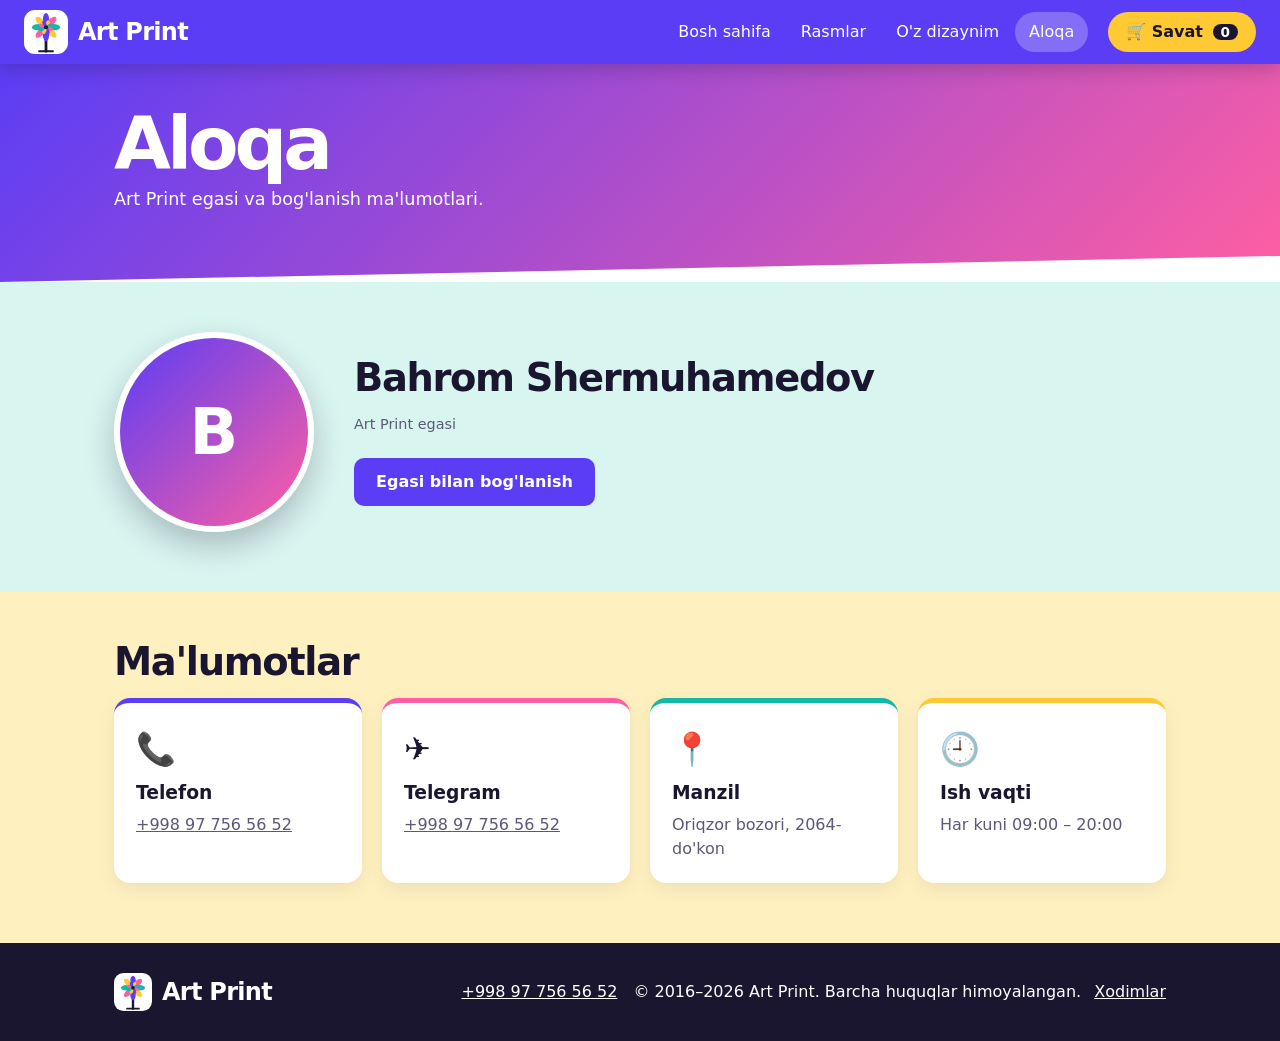
==== commit 549b2bd0: "Buyurtmalar faqat sotuv bo'limiga; dizayn tuzatishlari - Telegram bot va nusxalash zaxirasi olib tas" ====
--- a/aloqa.html
+++ b/aloqa.html
@@ -2,7 +2,7 @@
 <html lang="uz">
 <head>
 <meta charset="UTF-8">
-<meta http-equiv="Content-Security-Policy" content="default-src 'self'; script-src 'self' https://www.gstatic.com https://apis.google.com; style-src 'self' 'unsafe-inline' https://fonts.googleapis.com; font-src https://fonts.gstatic.com; img-src 'self' data: blob: https:; connect-src 'self' https://*.googleapis.com https://api.telegram.org; frame-src https://*.firebaseapp.com https://*.web.app https://accounts.google.com; object-src 'none'; base-uri 'self'; form-action 'self'">
+<meta http-equiv="Content-Security-Policy" content="default-src 'self'; script-src 'self' https://www.gstatic.com https://apis.google.com; style-src 'self' 'unsafe-inline' https://fonts.googleapis.com; font-src https://fonts.gstatic.com; img-src 'self' data: blob: https:; connect-src 'self' https://*.googleapis.com; frame-src https://*.firebaseapp.com https://*.web.app https://accounts.google.com; object-src 'none'; base-uri 'self'; form-action 'self'">
 <meta name="referrer" content="strict-origin-when-cross-origin">
 <meta name="viewport" content="width=device-width, initial-scale=1, viewport-fit=cover">
 <title>Art Print | Aloqa</title>
@@ -16,10 +16,9 @@
   <section class="band b-owner"><div class="wrap owner">
     <div class="ava" id="ava"></div>
     <div>
-      <h2>Art Print egasi</h2>
+      <h2 id="oname"></h2>
+      <div class="meta" id="orole"></div>
       <p class="oq" id="oq"></p>
-      <strong id="oname"></strong>
-      <div class="meta" id="orole"></div>
       <a class="btn" id="ocall" href="#">Egasi bilan bog'lanish</a>
     </div>
   </div></section>
--- a/style.css
+++ b/style.css
@@ -1,7 +1,9 @@
 :root{--ink:#1b1630;--violet:#5b3df5;--pink:#ff5fa2;--yellow:#ffc933;--teal:#14b8a6;--orange:#ff7a3d;--line:#e3dff2;--muted:#5d5878;--soft:#f4f1ff}
 *{box-sizing:border-box}
 html{scroll-padding-top:74px;scroll-behavior:smooth}
-body{margin:0;background:#fff;color:var(--ink);font-family:"Bricolage Grotesque",system-ui,sans-serif;line-height:1.5}
+body{margin:0;background:#fff;color:var(--ink);font-family:"Bricolage Grotesque",system-ui,sans-serif;line-height:1.5;min-height:100vh;min-height:100dvh;display:flex;flex-direction:column}
+main{flex:1;display:flex;flex-direction:column}
+main>.band:last-child{flex:1}
 button,select,input{font:inherit;color:inherit}
 button{cursor:pointer}
 a{color:inherit}
@@ -159,6 +161,7 @@
 .ava img{width:100%;height:100%;object-fit:cover}
 .oq{font-size:1.4rem;max-width:44ch;margin:0 0 14px;letter-spacing:-.01em}
 .owner .btn{margin-top:14px}
+.oq:empty{display:none}
 
 footer{background:var(--ink);color:#fff;padding:30px 0}
 .foot{display:flex;justify-content:space-between;align-items:center;gap:16px;flex-wrap:wrap}
@@ -238,7 +241,7 @@
 .toast{position:fixed;left:50%;bottom:24px;transform:translate(-50%,20px);background:var(--ink);color:#fff;padding:10px 20px;border-radius:99px;opacity:0;transition:.25s;z-index:20;pointer-events:none}
 .toast.on{opacity:1;transform:translate(-50%,0)}
 
-@media (max-width:820px){.hero-in,.viz,.detail,.owner,.cartv{grid-template-columns:1fr}.wall3{order:-1;height:340px}.stick,.sumbox{position:static}.ava{width:140px;height:140px;font-size:3rem}.citem{grid-template-columns:auto 60px 1fr}.cr{grid-column:1/-1;flex-direction:row;justify-content:space-between;align-items:center}.citem .th{width:60px;height:90px}}
+@media (max-width:820px){.hero-in,.viz,.detail,.owner,.cartv{grid-template-columns:1fr}.wall3{order:-1}.stick,.sumbox{position:static}.wall3{height:auto;aspect-ratio:1}.ava{width:140px;height:140px;font-size:3rem}.citem{grid-template-columns:auto 60px 1fr}.cr{grid-column:1/-1;flex-direction:row;justify-content:space-between;align-items:center}.citem .th{width:60px;height:90px}}
 @media (prefers-reduced-motion:reduce){*{transition:none!important;animation:none!important;scroll-behavior:auto!important}}
 input[type=number]{background:#fff;border:2px solid var(--line);border-radius:8px;padding:9px 11px;width:100%}
 .dims{display:grid;grid-template-columns:repeat(3,1fr);gap:10px}
@@ -291,7 +294,6 @@
   .cartbtn{padding:8px 12px;font-size:.9rem}
   .stats{gap:16px}
   .stats strong{font-size:1.5rem}
-  .wall3{height:280px}
   .hero .btn,.hero .btn.alt{display:block;margin:0 0 10px}
   .grid{grid-template-columns:repeat(2,1fr);gap:12px}
   .card{padding:10px;border-radius:12px}
@@ -300,8 +302,7 @@
   .card h2{font-size:.95rem}
   .szc{font-size:.68rem;padding:4px 5px}
   .price{font-size:1.05rem}
-  .row2{flex-direction:column}
-  .card>.btn,.row2 .btn{padding:10px 6px;font-size:.88rem}
+  .card>.btn,.row2 .btn{padding:10px 4px;font-size:.85rem}
   .feats{grid-template-columns:1fr}
   .dims{gap:8px}
   .netgrid{gap:6px}
